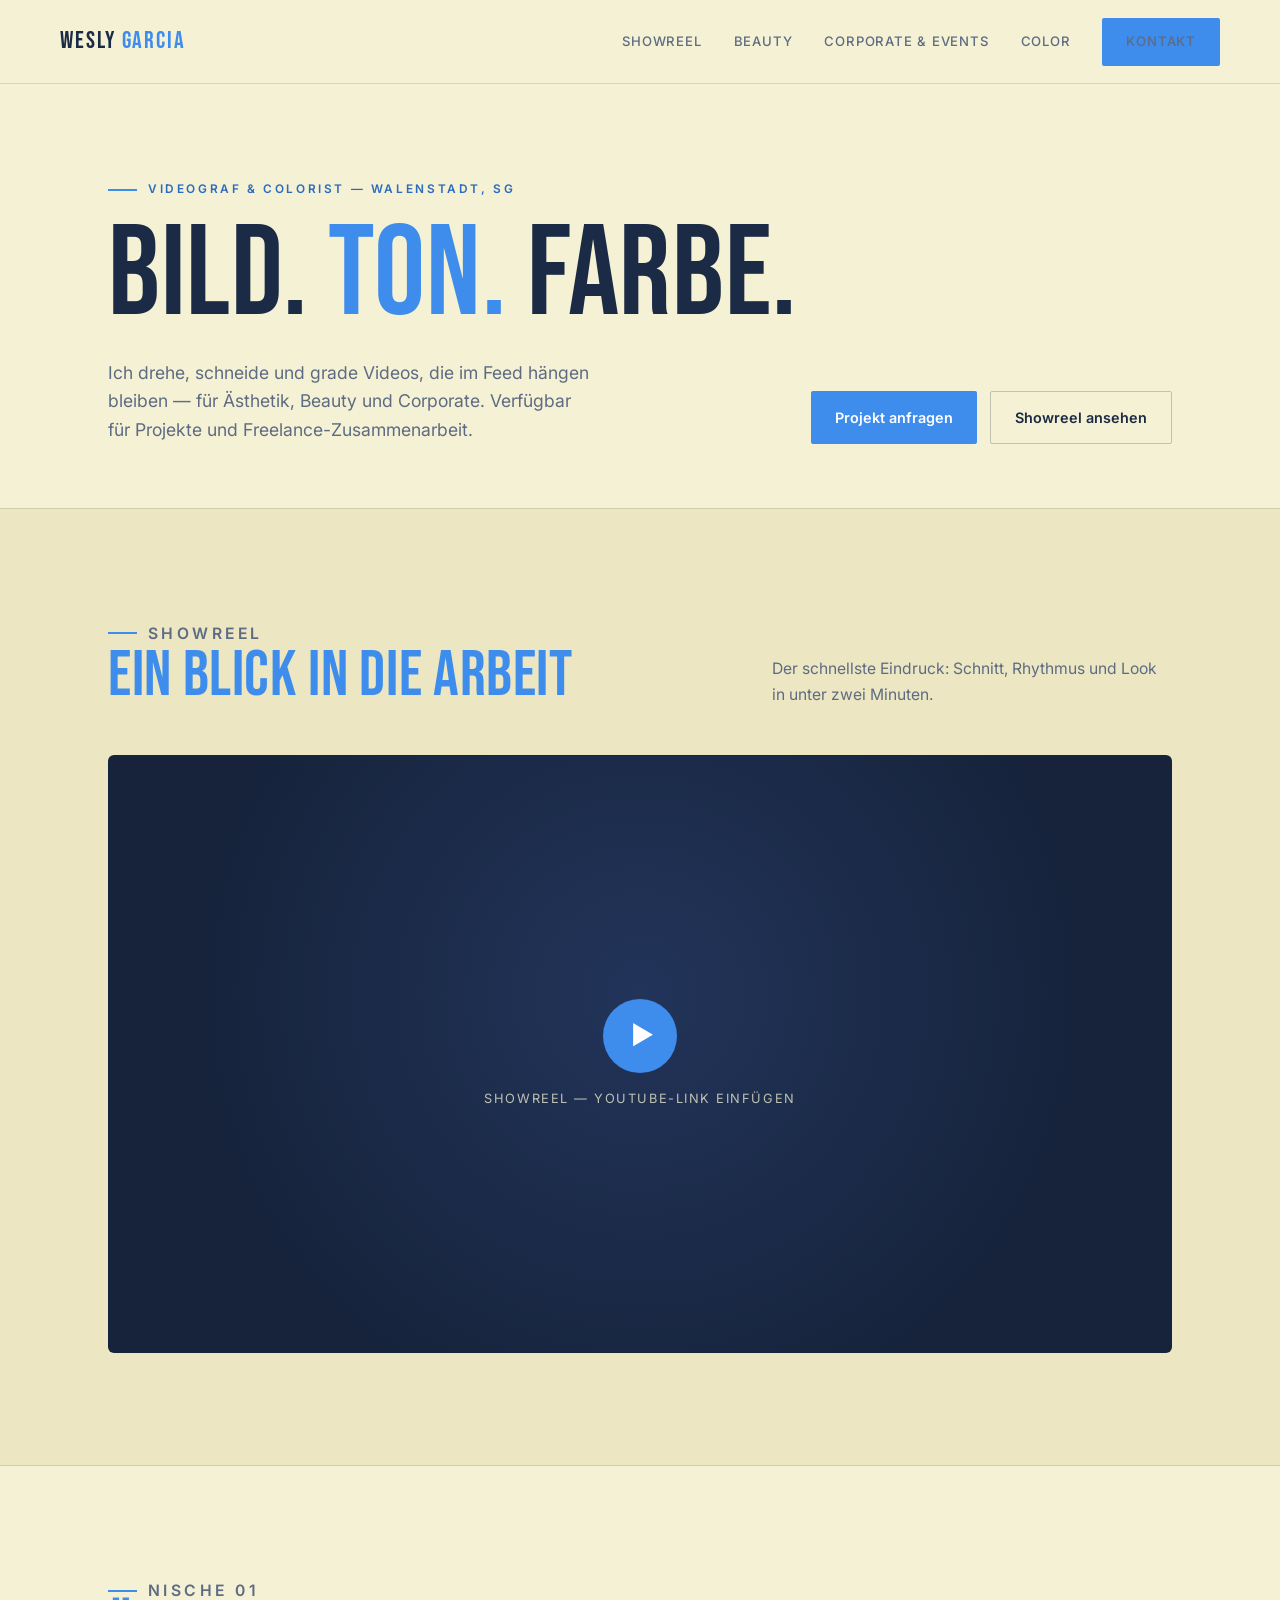
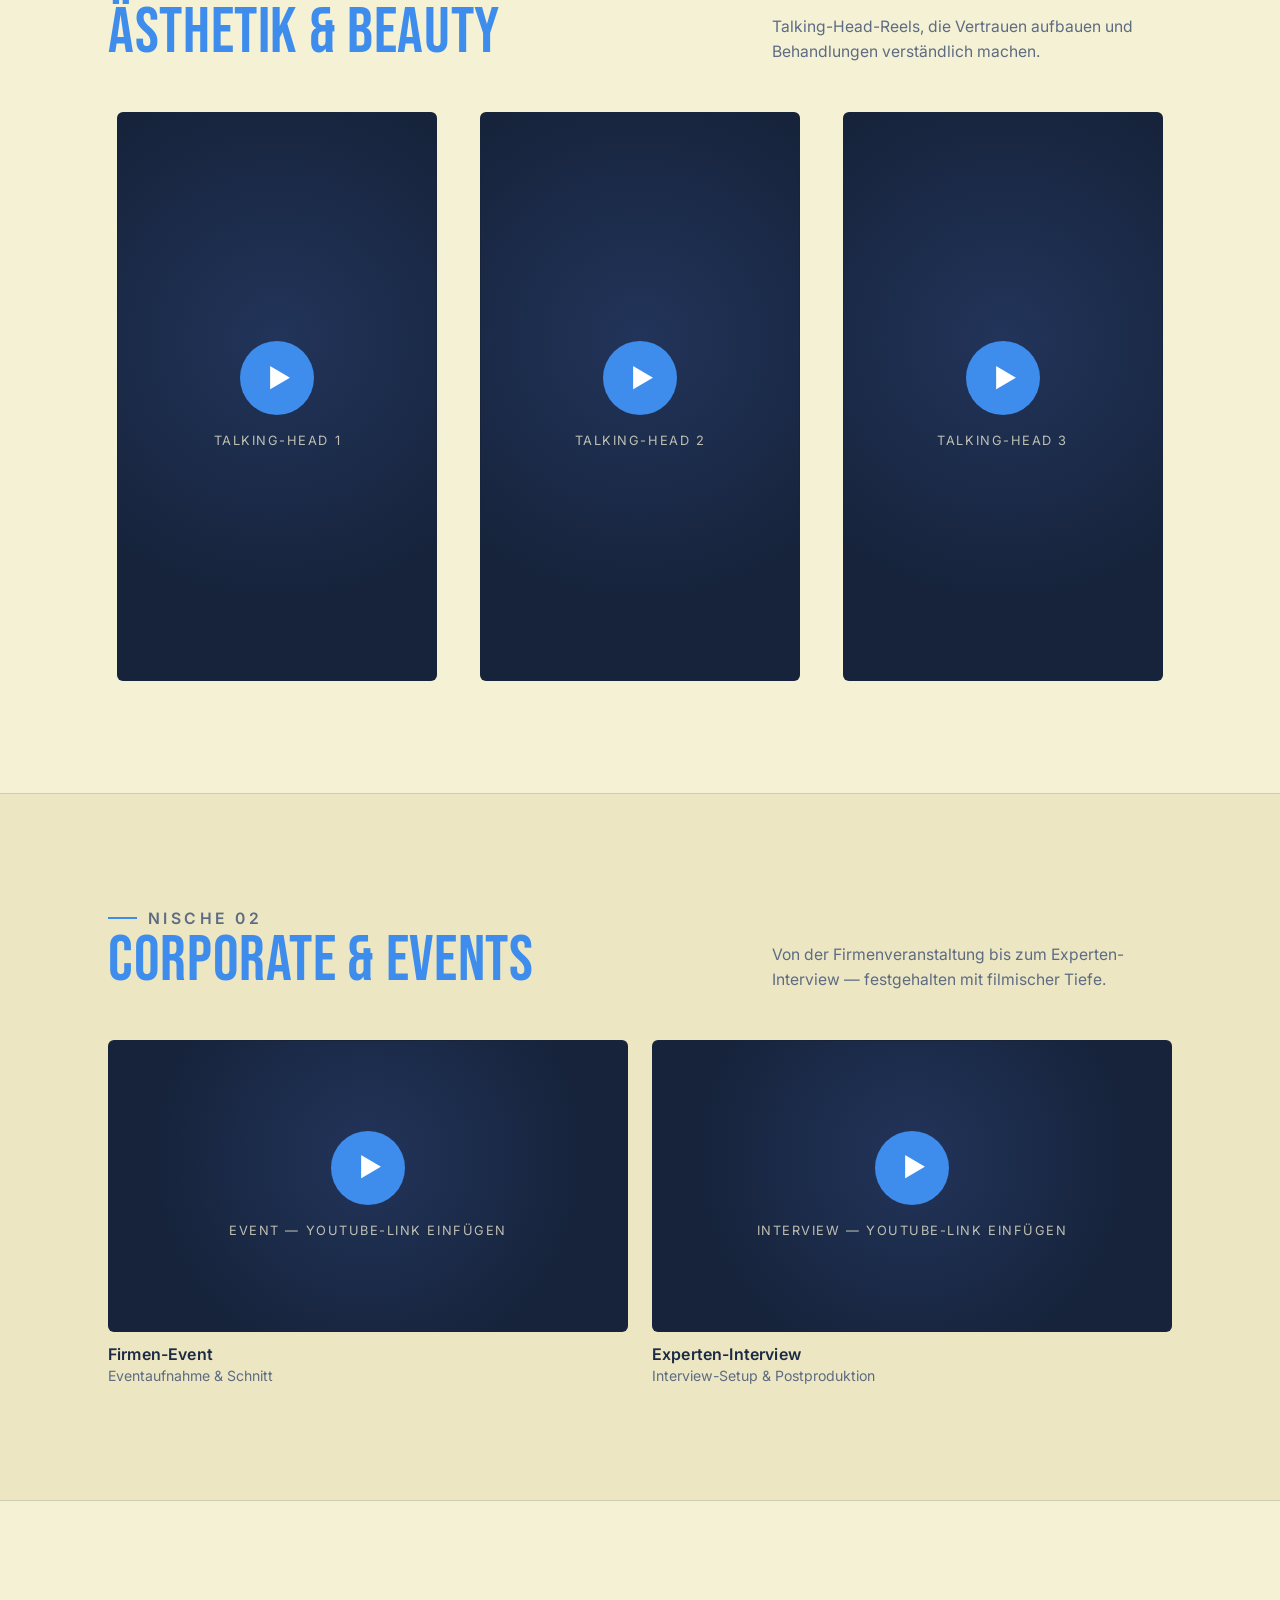
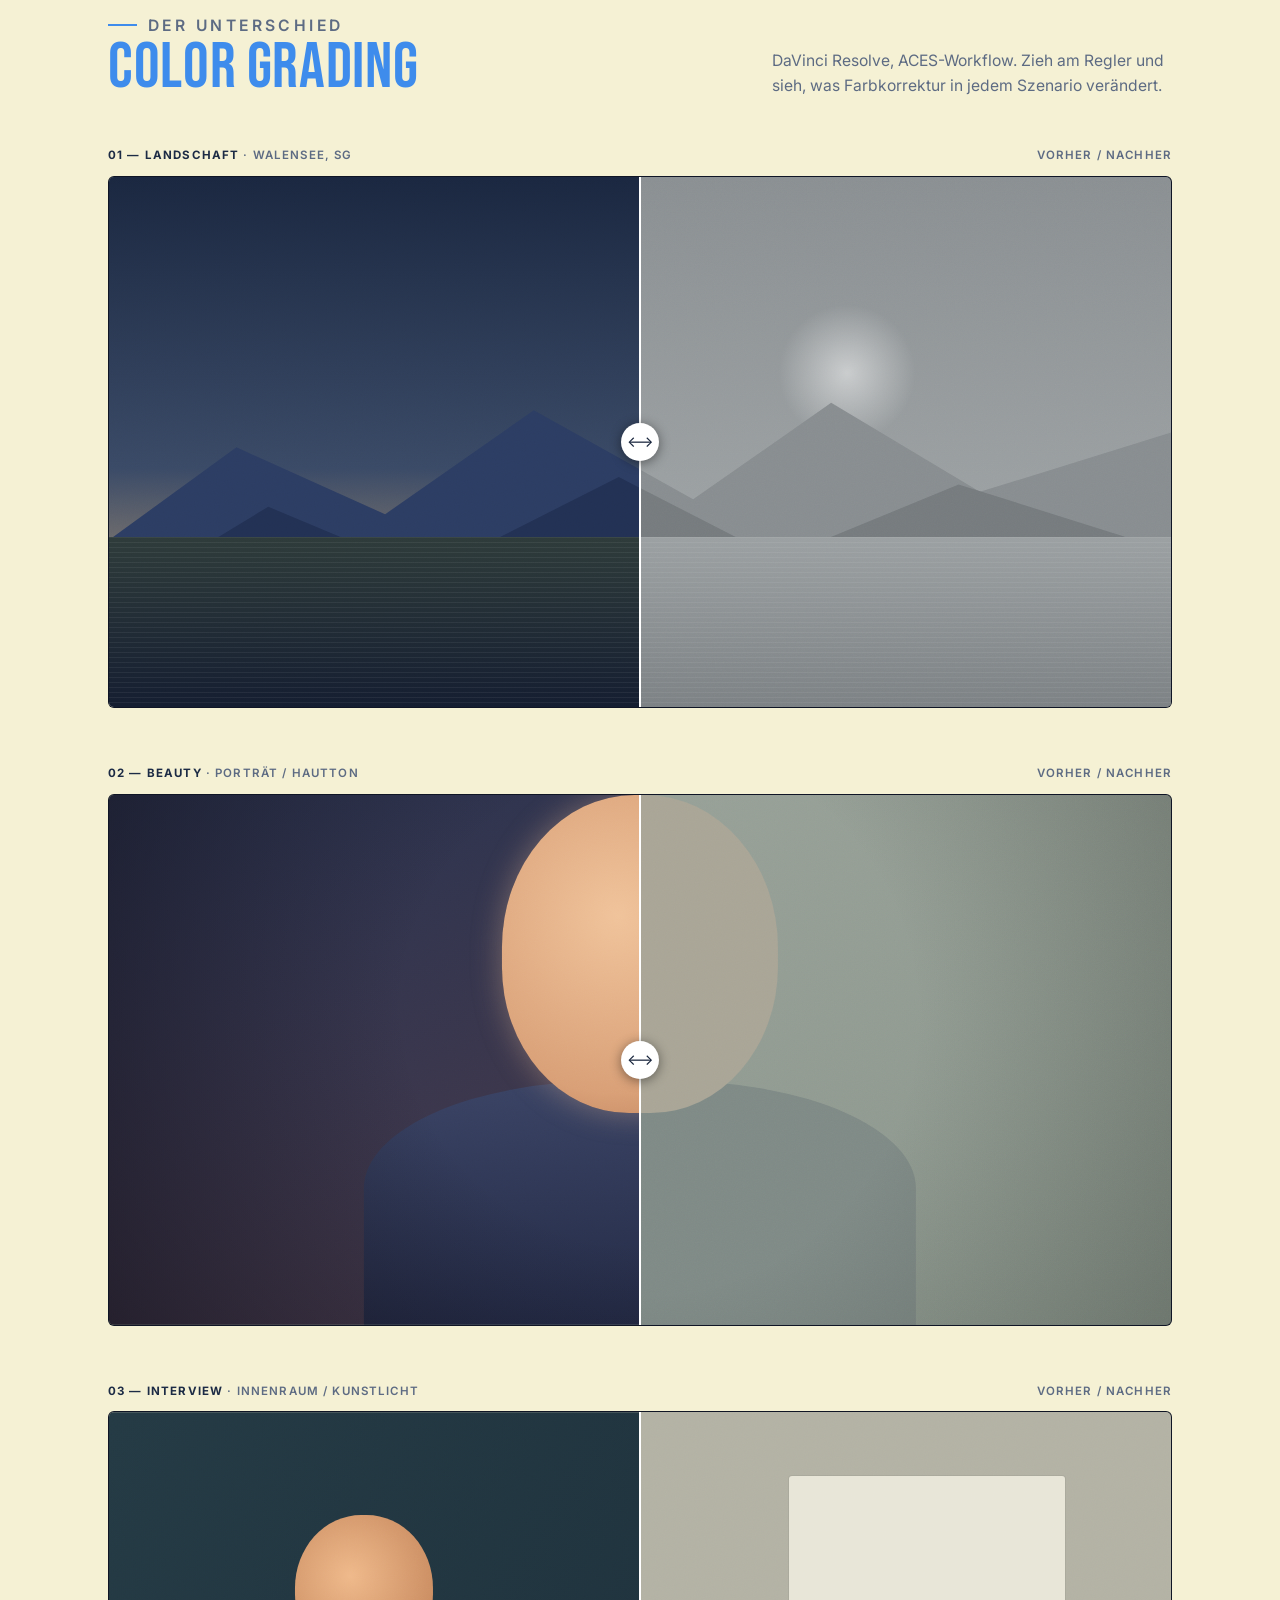
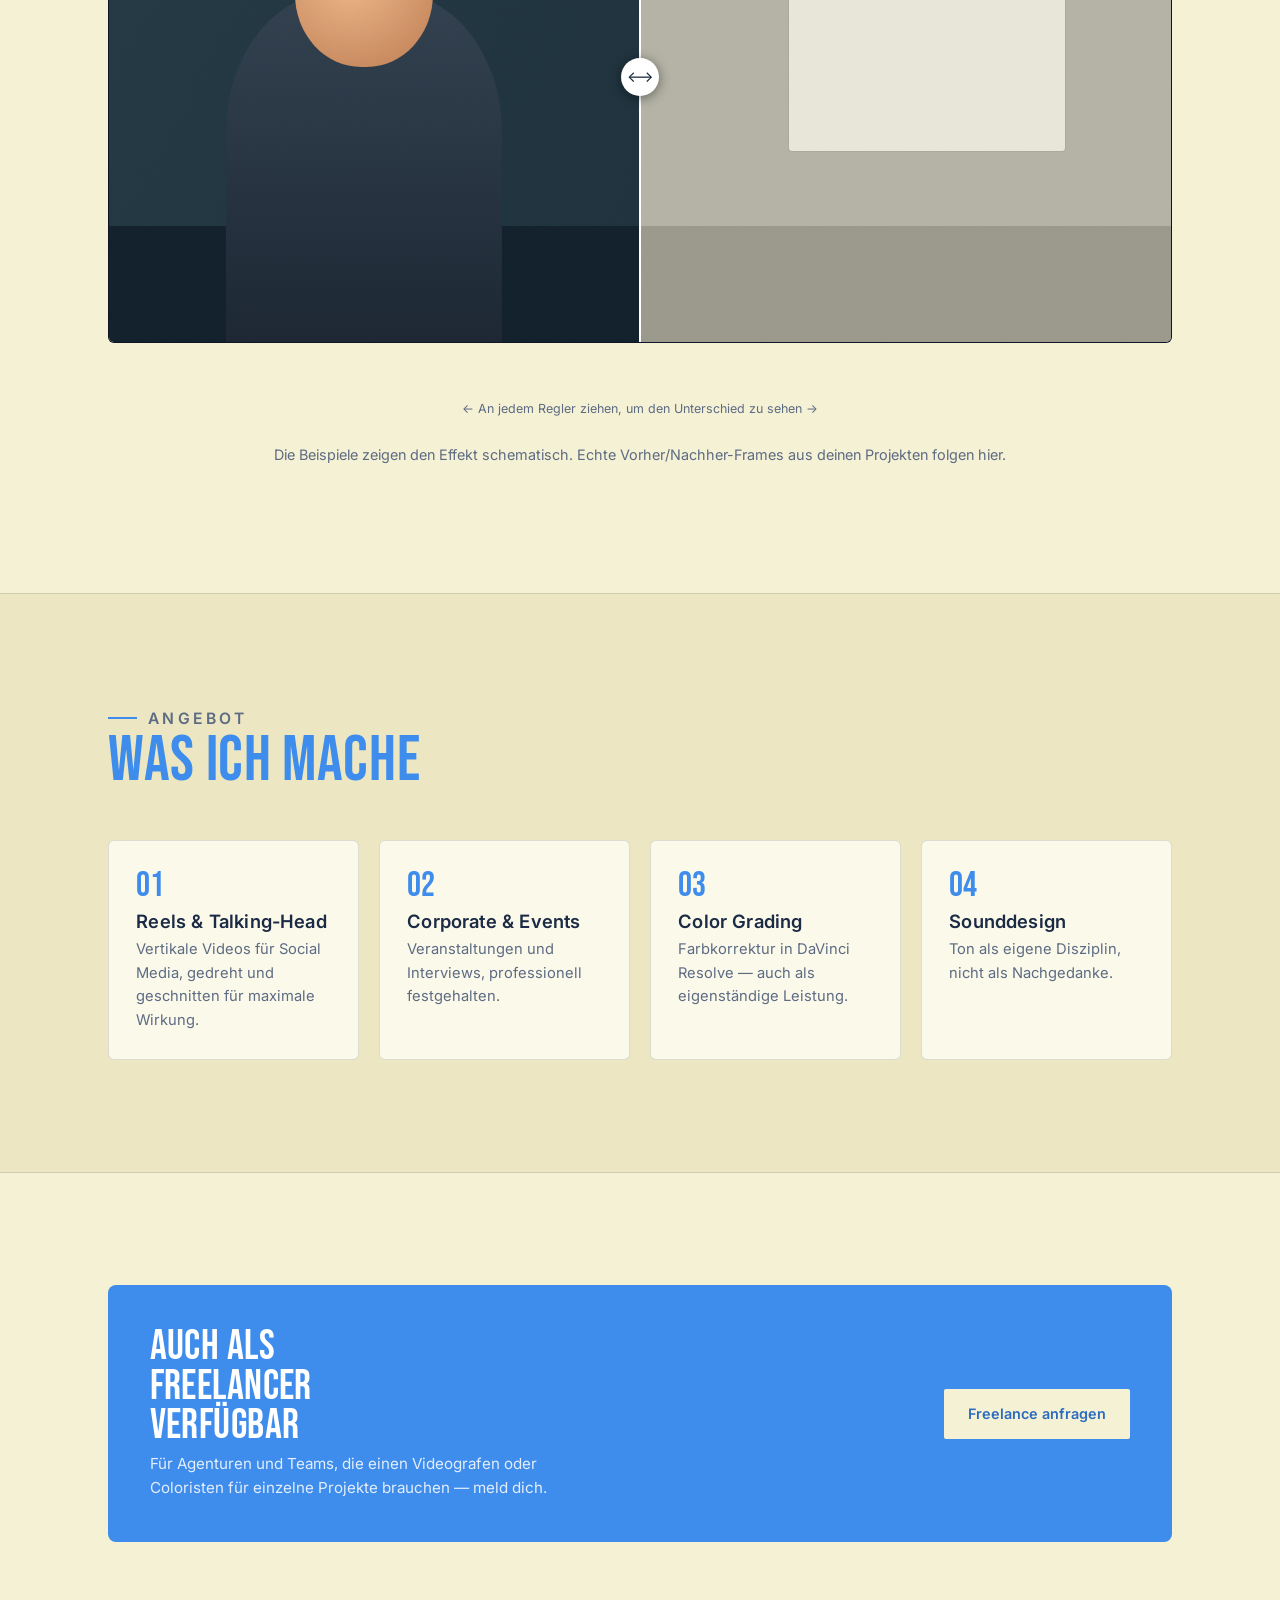
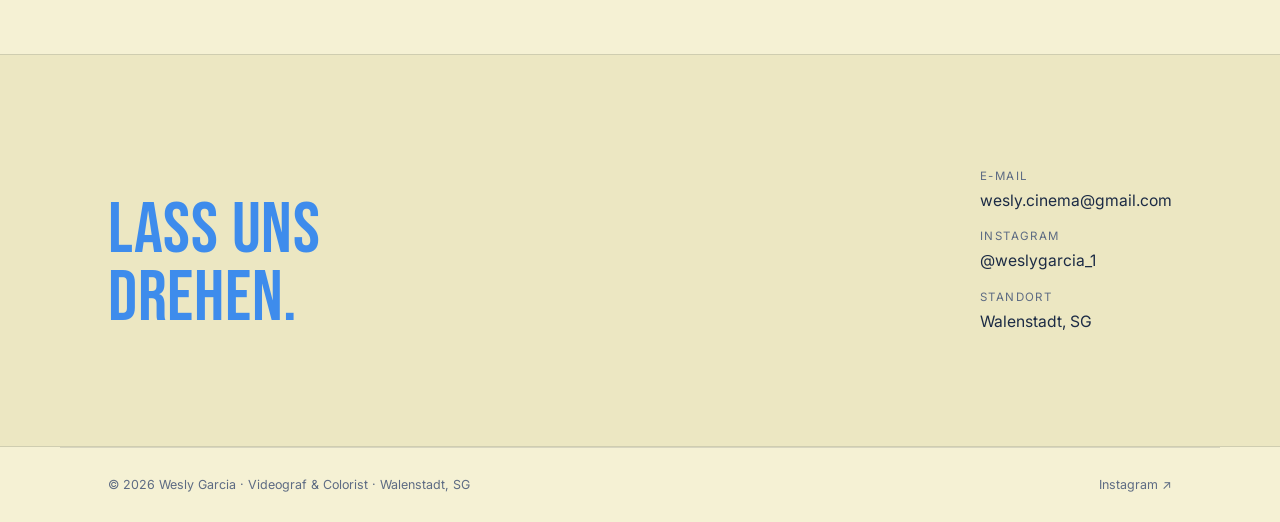
==== index.html @ 2d93962d "Add files via upload" ====
<!DOCTYPE html>
<html lang="de">
<head>
<meta charset="UTF-8">
<meta name="viewport" content="width=device-width, initial-scale=1.0">
<title>Wesly Garcia — Videograf &amp; Colorist, Walenstadt</title>
<meta name="description" content="Wesly Garcia — freier Videograf und Colorist in Walenstadt, SG. Talking-Head-Videos, Corporate & Events, Color Grading. Auch für Freelance-Zusammenarbeit verfügbar.">
<link rel="preconnect" href="https://fonts.googleapis.com">
<link rel="preconnect" href="https://fonts.gstatic.com" crossorigin>
<link href="https://fonts.googleapis.com/css2?family=Bebas+Neue&family=Inter:wght@400;500;600;700&display=swap" rel="stylesheet">
<style>
  :root{
    /* --- Farbpalette --- */
    --beige: #F5F1D4;        /* Hintergrund */
    --beige-alt: #ECE7C2;    /* alternierende Sektionen */
    --panel: #FBF9EA;        /* Karten */
    --blue: #3E8CEC;         /* Akzent / Titel */
    --blue-deep: #2b6bc0;    /* Hover / kleine Labels */
    --ink: #1c2b45;          /* Fliesstext */
    --ink-dim: #5d6b83;      /* gedämpfter Text */
    --video-bg: #16233b;     /* Videoflächen (dunkel für Kontrast) */
    --line: rgba(28,43,69,0.14);
    --line-strong: rgba(28,43,69,0.24);
    --max: 1160px;
    --gap: clamp(1.25rem, 4vw, 3rem);
  }

  *{ box-sizing:border-box; }
  html{ scroll-behavior:smooth; }
  body{
    margin:0; background:var(--beige); color:var(--ink);
    font-family:'Inter',system-ui,sans-serif; line-height:1.6;
    -webkit-font-smoothing:antialiased;
  }
  ::selection{ background:var(--blue); color:var(--beige); }
  img,iframe{ display:block; max-width:100%; }

  h1,h2,h3,.display{
    font-family:'Bebas Neue','Inter',sans-serif; font-weight:400;
    letter-spacing:0.01em; line-height:0.95; margin:0;
  }

  .eyebrow{
    font-family:'Inter',sans-serif; font-size:0.74rem; font-weight:600;
    letter-spacing:0.22em; text-transform:uppercase; color:var(--blue-deep);
    margin:0 0 1rem; display:flex; align-items:center; gap:0.7rem;
  }
  .eyebrow::before{ content:""; width:1.8rem; height:2px; background:var(--blue); }

  .wrap{ max-width:var(--max); margin:0 auto; padding-left:var(--gap); padding-right:var(--gap); }
  :focus-visible{ outline:2px solid var(--blue); outline-offset:3px; }

  .btn{
    display:inline-flex; align-items:center; gap:0.5rem;
    font-family:'Inter',sans-serif; font-weight:600; font-size:0.9rem;
    text-decoration:none; padding:0.85rem 1.5rem; border-radius:2px;
    transition:transform .15s ease, background .15s ease, color .15s ease, border-color .15s ease;
  }
  .btn-primary{ background:var(--blue); color:#fff; }
  .btn-primary:hover{ background:var(--blue-deep); transform:translateY(-2px); }
  .btn-ghost{ border:1px solid var(--line-strong); color:var(--ink); }
  .btn-ghost:hover{ border-color:var(--blue); color:var(--blue-deep); transform:translateY(-2px); }

  /* ---------- NAV ---------- */
  header.nav{
    position:sticky; top:0; z-index:30;
    background:rgba(245,241,212,0.9); backdrop-filter:blur(10px);
    border-bottom:1px solid var(--line);
  }
  .nav-inner{ display:flex; align-items:center; justify-content:space-between; padding:1.1rem 0; }
  .logo{ font-family:'Bebas Neue',sans-serif; font-size:1.5rem; letter-spacing:0.08em; text-decoration:none; color:var(--ink); }
  .logo span{ color:var(--blue); }
  nav.links{ display:flex; gap:2rem; align-items:center; }
  nav.links a{ text-decoration:none; font-size:0.82rem; font-weight:500; letter-spacing:0.06em; text-transform:uppercase; color:var(--ink-dim); transition:color .15s ease; }
  nav.links a:hover{ color:var(--blue-deep); }
  .nav-cta{ display:none; }
  @media (min-width:860px){ .nav-cta{ display:inline-flex; } }
  @media (max-width:859px){ nav.links a:not(.nav-cta){ display:none; } }

  /* ---------- HERO ---------- */
  .hero{ padding:clamp(3.5rem,9vw,6rem) 0 clamp(2.5rem,6vw,4rem); }
  .hero h1{ font-size:clamp(3.2rem,11vw,8rem); letter-spacing:0.005em; text-transform:uppercase; color:var(--ink); }
  .hero h1 .thin{ color:var(--blue); }
  .hero-row{ display:flex; flex-wrap:wrap; justify-content:space-between; align-items:flex-end; gap:1.5rem; margin-top:1.4rem; }
  .hero p.lede{ font-size:1.1rem; color:var(--ink-dim); max-width:44ch; margin:0; }
  .hero .actions{ display:flex; gap:0.8rem; flex-wrap:wrap; }

  /* ---------- VIDEO FRAME ---------- */
  .video-frame{
    position:relative; width:100%; aspect-ratio:16/9;
    background:var(--video-bg); border:1px solid var(--line);
    border-radius:6px; overflow:hidden;
  }
  .video-frame iframe{ position:absolute; inset:0; width:100%; height:100%; border:0; }
  .video-placeholder{
    position:absolute; inset:0; display:flex; flex-direction:column;
    align-items:center; justify-content:center; gap:1rem;
    background:radial-gradient(circle at 50% 40%, #22345a, var(--video-bg) 70%);
    color:rgba(245,241,212,0.75); text-align:center; padding:1.5rem;
  }
  .play-btn{
    width:74px; height:74px; border-radius:50%; background:var(--blue); color:#fff;
    display:flex; align-items:center; justify-content:center; font-size:1.6rem; padding-left:5px;
  }
  .video-placeholder .ph-label{ font-size:0.8rem; letter-spacing:0.12em; text-transform:uppercase; }

  /* ---------- SECTIONS ---------- */
  section{ padding:clamp(4rem,9vw,7rem) 0; }
  section.alt{ background:var(--beige-alt); border-top:1px solid var(--line); border-bottom:1px solid var(--line); }
  .section-head{ display:flex; justify-content:space-between; align-items:flex-end; flex-wrap:wrap; gap:1rem; margin-bottom:clamp(2rem,5vw,3rem); }
  .section-head h2{ font-size:clamp(2.4rem,6vw,4rem); text-transform:uppercase; color:var(--blue); }
  .section-head p{ color:var(--ink-dim); max-width:40ch; margin:0; font-size:0.98rem; }

  /* ---------- BEFORE / AFTER SLIDER ---------- */
  .grade-block{ margin-bottom:clamp(2.5rem,5vw,3.5rem); }
  .grade-block:last-child{ margin-bottom:0; }
  .slider-caption{
    display:flex; justify-content:space-between; align-items:baseline; gap:1rem;
    font-family:'Inter',sans-serif; font-size:0.72rem; font-weight:600;
    letter-spacing:0.1em; text-transform:uppercase; color:var(--ink-dim); margin-bottom:0.7rem;
  }
  .slider-caption strong{ color:var(--ink); font-weight:700; }
  .grade-slider{
    position:relative; width:100%; aspect-ratio:16/8;
    border-radius:6px; overflow:hidden; border:1px solid var(--line); background:#0d1220;
  }
  .frame{ position:absolute; inset:0; overflow:hidden; }
  .frame.graded{ clip-path:inset(0 calc(100% - var(--pos,50%)) 0 0); }
  .divider{ position:absolute; top:0; bottom:0; left:var(--pos,50%); width:2px; background:#fff; transform:translateX(-1px); pointer-events:none; }
  .handle{
    position:absolute; top:50%; left:var(--pos,50%); width:38px; height:38px;
    transform:translate(-50%,-50%); border-radius:50%; background:#fff;
    display:flex; align-items:center; justify-content:center; pointer-events:none;
    box-shadow:0 2px 12px rgba(0,0,0,0.45); color:#16233b; font-size:0.95rem;
  }
  .handle::after{ content:"⟷"; }
  .grade-range{ position:absolute; inset:0; width:100%; height:100%; margin:0; opacity:0; cursor:ew-resize; }
  .tag{
    position:absolute; bottom:0.9rem; font-family:'Inter',sans-serif;
    font-size:0.66rem; font-weight:600; letter-spacing:0.1em;
    padding:0.3rem 0.6rem; border-radius:3px; background:rgba(13,18,32,0.6); color:#fff;
  }
  .tag.left{ left:0.9rem; } .tag.right{ right:0.9rem; }
  .grain{
    position:absolute; inset:0; opacity:0.05; mix-blend-mode:overlay; pointer-events:none;
    background-image:url("data:image/svg+xml;utf8,<svg xmlns='http://www.w3.org/2000/svg' width='120' height='120'><filter id='n'><feTurbulence type='fractalNoise' baseFrequency='0.9' numOctaves='2' stitchTiles='stitch'/></filter><rect width='100%25' height='100%25' filter='url(%23n)'/></svg>");
  }
  .slider-help{ font-size:0.78rem; color:var(--ink-dim); margin-top:0.7rem; text-align:center; }

  /* ---- SCENE: SEE / LANDSCHAFT ---- */
  .scene-lake .sky{ position:absolute; inset:0; }
  .scene-lake .sun{ position:absolute; width:13%; aspect-ratio:1; border-radius:50%; top:24%; left:63%; }
  .scene-lake .mtn{ position:absolute; left:0; right:0; bottom:0; height:70%; }
  .scene-lake .water{ position:absolute; left:0; right:0; bottom:0; height:32%; }
  .scene-lake .water::before{ content:""; position:absolute; inset:0; background:repeating-linear-gradient(to bottom,rgba(255,255,255,0.06) 0px,rgba(255,255,255,0.06) 1px,transparent 1px,transparent 5px); }
  .scene-lake .raw .sky{ background:linear-gradient(180deg,#8a8f92,#9ba0a2 60%,#a7abac); }
  .scene-lake .raw .sun{ background:radial-gradient(circle,rgba(255,255,255,0.5),rgba(255,255,255,0) 70%); }
  .scene-lake .raw .mtn.back{ clip-path:polygon(0 55%,12% 30%,26% 48%,40% 20%,55% 44%,68% 18%,82% 42%,100% 26%,100% 100%,0 100%); background:#888d90; }
  .scene-lake .raw .mtn.mid{ clip-path:polygon(0 72%,15% 46%,30% 64%,48% 38%,63% 60%,80% 40%,100% 58%,100% 100%,0 100%); background:#767b7e; }
  .scene-lake .raw .mtn.front{ clip-path:polygon(0 88%,20% 66%,38% 80%,58% 60%,75% 78%,100% 68%,100% 100%,0 100%); background:#5b6063; }
  .scene-lake .raw .water{ background:linear-gradient(180deg,#9ba0a2,#7c8184); }
  .scene-lake .graded .sky{ background:linear-gradient(180deg,#1a2740,#3a4a66 55%,#e0b57a); }
  .scene-lake .graded .sun{ background:radial-gradient(circle,#fbe6c4,#e0b57a 45%,rgba(224,181,122,0) 72%); box-shadow:0 0 55px 18px rgba(224,181,122,0.3); }
  .scene-lake .graded .mtn.back{ clip-path:polygon(0 55%,12% 30%,26% 48%,40% 20%,55% 44%,68% 18%,82% 42%,100% 26%,100% 100%,0 100%); background:#2c3d63; }
  .scene-lake .graded .mtn.mid{ clip-path:polygon(0 72%,15% 46%,30% 64%,48% 38%,63% 60%,80% 40%,100% 58%,100% 100%,0 100%); background:#223154; }
  .scene-lake .graded .mtn.front{ clip-path:polygon(0 88%,20% 66%,38% 80%,58% 60%,75% 78%,100% 68%,100% 100%,0 100%); background:#141d30; }
  .scene-lake .graded .water{ background:linear-gradient(180deg,#2e3b3a,#141d30); }

  /* ---- SCENE: PORTRÄT / BEAUTY ---- */
  .scene-portrait .bg{ position:absolute; inset:0; }
  .scene-portrait .body{ position:absolute; bottom:0; left:50%; transform:translateX(-50%); width:52%; height:46%; border-radius:44% 44% 0 0; }
  .scene-portrait .head{ position:absolute; bottom:40%; left:50%; transform:translateX(-50%); width:26%; aspect-ratio:1/1.15; border-radius:48% 48% 46% 46%; }
  .scene-portrait .vignette{ position:absolute; inset:0; }
  .scene-portrait .raw .bg{ background:linear-gradient(160deg,#9aa39a,#8b968c); }
  .scene-portrait .raw .body{ background:#7f8a86; }
  .scene-portrait .raw .head{ background:#a9a596; }
  .scene-portrait .raw .vignette{ background:radial-gradient(circle at 50% 42%, transparent 45%, rgba(30,35,30,0.28)); }
  .scene-portrait .graded .bg{ background:linear-gradient(160deg,#2a3350,#43384a 70%,#6b4a52); }
  .scene-portrait .graded .body{ background:linear-gradient(180deg,#3a4364,#232a45); }
  .scene-portrait .graded .head{ background:radial-gradient(circle at 42% 38%, #f0c39a, #d99f76 70%, #b87a55); box-shadow:0 0 30px rgba(240,195,154,0.35); }
  .scene-portrait .graded .vignette{ background:radial-gradient(circle at 50% 40%, transparent 38%, rgba(15,12,20,0.55)); }

  /* ---- SCENE: INTERVIEW / INNENRAUM ---- */
  .scene-interview .wall{ position:absolute; inset:0; }
  .scene-interview .window{ position:absolute; top:12%; right:10%; width:26%; height:52%; border-radius:3px; }
  .scene-interview .floor{ position:absolute; left:0; right:0; bottom:0; height:22%; }
  .scene-interview .subject{ position:absolute; bottom:0; left:24%; transform:translateX(-50%); width:26%; height:66%; border-radius:40% 40% 0 0; }
  .scene-interview .shead{ position:absolute; bottom:52%; left:24%; transform:translateX(-50%); width:13%; aspect-ratio:1/1.1; border-radius:48%; }
  .scene-interview .raw .wall{ background:#b3b2a4; }
  .scene-interview .raw .window{ background:#e8e6d8; box-shadow:0 0 0 1px rgba(0,0,0,0.05); }
  .scene-interview .raw .floor{ background:#9a988b; }
  .scene-interview .raw .subject{ background:#6f7268; }
  .scene-interview .raw .shead{ background:#aba894; }
  .scene-interview .graded .wall{ background:linear-gradient(120deg,#243a44,#1b2c38); }
  .scene-interview .graded .window{ background:linear-gradient(180deg,#f4d9a0,#e0b170); box-shadow:0 0 40px 8px rgba(244,217,160,0.4); }
  .scene-interview .graded .floor{ background:#12212b; }
  .scene-interview .graded .subject{ background:linear-gradient(180deg,#33414f,#1c2733); }
  .scene-interview .graded .shead{ background:radial-gradient(circle at 40% 40%, #efb98a, #c98a5f 75%); }

  /* ---------- VIDEO GRID ---------- */
  .video-grid{ display:grid; grid-template-columns:repeat(auto-fit,minmax(300px,1fr)); gap:1.5rem; }
  .video-grid.trio{ grid-template-columns:repeat(auto-fit,minmax(240px,1fr)); }
  .video-card{ display:flex; flex-direction:column; gap:0.9rem; }
  .video-card .meta h3{ font-family:'Inter',sans-serif; font-weight:600; font-size:1rem; margin:0 0 0.2rem; color:var(--ink); }
  .video-card .meta p{ margin:0; font-size:0.88rem; color:var(--ink-dim); }
  .video-frame.vertical{ aspect-ratio:9/16; max-width:320px; margin:0 auto; width:100%; }

  /* ---------- ANGEBOT ---------- */
  .offer-grid{ display:grid; grid-template-columns:repeat(auto-fit,minmax(230px,1fr)); gap:1.25rem; }
  .offer-card{ background:var(--panel); border:1px solid var(--line); border-radius:6px; padding:1.7rem; display:flex; flex-direction:column; }
  .offer-card .num{ font-family:'Bebas Neue',sans-serif; font-size:2.2rem; color:var(--blue); line-height:1; margin-bottom:0.6rem; }
  .offer-card h3{ font-family:'Inter',sans-serif; font-weight:600; font-size:1.15rem; margin:0 0 0.5rem; color:var(--ink); }
  .offer-card p{ margin:0; color:var(--ink-dim); font-size:0.92rem; }

  /* ---------- FREELANCE ---------- */
  .freelance{
    background:var(--blue); color:#fff; border-radius:8px;
    padding:clamp(1.8rem,4vw,2.6rem); display:flex; flex-wrap:wrap;
    align-items:center; justify-content:space-between; gap:1.5rem;
  }
  .freelance h3{ font-family:'Bebas Neue',sans-serif; font-size:clamp(1.8rem,4vw,2.6rem); text-transform:uppercase; max-width:16ch; color:#fff; }
  .freelance p{ color:rgba(255,255,255,0.85); margin:0.4rem 0 0; max-width:42ch; font-size:0.95rem; }
  .freelance .btn-primary{ background:var(--beige); color:var(--blue-deep); }
  .freelance .btn-primary:hover{ background:#fff; }

  /* ---------- CONTACT ---------- */
  .contact-inner{ display:flex; flex-wrap:wrap; justify-content:space-between; align-items:flex-end; gap:2rem; }
  .contact-inner h2{ font-size:clamp(2.6rem,6vw,4.5rem); text-transform:uppercase; max-width:14ch; color:var(--blue); }
  .contact-links{ display:flex; flex-direction:column; gap:0.9rem; font-size:0.98rem; }
  .contact-links a{ text-decoration:none; color:var(--ink); }
  .contact-links a:hover{ color:var(--blue-deep); }
  .contact-links .label{ font-size:0.72rem; letter-spacing:0.12em; text-transform:uppercase; color:var(--ink-dim); display:block; margin-bottom:0.15rem; }

  footer{ border-top:1px solid var(--line); padding:1.7rem 0; font-size:0.78rem; color:var(--ink-dim); display:flex; justify-content:space-between; flex-wrap:wrap; gap:0.6rem; }
  footer a{ color:var(--ink-dim); text-decoration:none; }
  footer a:hover{ color:var(--blue-deep); }

  @media (prefers-reduced-motion:reduce){ html{ scroll-behavior:auto; } .btn{ transition:none; } }
</style>
</head>
<body id="top">

<header class="nav">
  <div class="wrap nav-inner">
    <a class="logo" href="#top">WESLY <span>GARCIA</span></a>
    <nav class="links">
      <a href="#reel">Showreel</a>
      <a href="#beauty">Beauty</a>
      <a href="#corporate">Corporate &amp; Events</a>
      <a href="#grading">Color</a>
      <a class="btn btn-primary nav-cta" href="#kontakt">Kontakt</a>
    </nav>
  </div>
</header>

<main>

  <!-- HERO -->
  <section class="hero">
    <div class="wrap">
      <p class="eyebrow">Videograf &amp; Colorist — Walenstadt, SG</p>
      <h1>Bild.<span class="thin"> Ton.</span> Farbe.</h1>
      <div class="hero-row">
        <p class="lede">Ich drehe, schneide und grade Videos, die im Feed hängen bleiben — für Ästhetik, Beauty und Corporate. Verfügbar für Projekte und Freelance-Zusammenarbeit.</p>
        <div class="actions">
          <a class="btn btn-primary" href="#kontakt">Projekt anfragen</a>
          <a class="btn btn-ghost" href="#reel">Showreel ansehen</a>
        </div>
      </div>
    </div>
  </section>

  <!-- SHOWREEL -->
  <section id="reel" class="alt">
    <div class="wrap">
      <div class="section-head">
        <div><p class="eyebrow">Showreel</p><h2>Ein Blick in die Arbeit</h2></div>
        <p>Der schnellste Eindruck: Schnitt, Rhythmus und Look in unter zwei Minuten.</p>
      </div>
      <div class="video-frame" data-yt="VIDEO_ID_SHOWREEL">
        <div class="video-placeholder"><div class="play-btn">▶</div><div class="ph-label">Showreel — YouTube-Link einfügen</div></div>
      </div>
    </div>
  </section>

  <!-- ÄSTHETIK & BEAUTY -->
  <section id="beauty">
    <div class="wrap">
      <div class="section-head">
        <div><p class="eyebrow">Nische 01</p><h2>Ästhetik &amp; Beauty</h2></div>
        <p>Talking-Head-Reels, die Vertrauen aufbauen und Behandlungen verständlich machen.</p>
      </div>
      <div class="video-grid trio">
        <div class="video-card"><div class="video-frame vertical" data-yt="VIDEO_ID_BEAUTY_1"><div class="video-placeholder"><div class="play-btn">▶</div><div class="ph-label">Talking-Head 1</div></div></div></div>
        <div class="video-card"><div class="video-frame vertical" data-yt="VIDEO_ID_BEAUTY_2"><div class="video-placeholder"><div class="play-btn">▶</div><div class="ph-label">Talking-Head 2</div></div></div></div>
        <div class="video-card"><div class="video-frame vertical" data-yt="VIDEO_ID_BEAUTY_3"><div class="video-placeholder"><div class="play-btn">▶</div><div class="ph-label">Talking-Head 3</div></div></div></div>
      </div>
    </div>
  </section>

  <!-- CORPORATE & EVENTS -->
  <section id="corporate" class="alt">
    <div class="wrap">
      <div class="section-head">
        <div><p class="eyebrow">Nische 02</p><h2>Corporate &amp; Events</h2></div>
        <p>Von der Firmenveranstaltung bis zum Experten-Interview — festgehalten mit filmischer Tiefe.</p>
      </div>
      <div class="video-grid">
        <div class="video-card">
          <div class="video-frame" data-yt="VIDEO_ID_EVENT"><div class="video-placeholder"><div class="play-btn">▶</div><div class="ph-label">Event — YouTube-Link einfügen</div></div></div>
          <div class="meta"><h3>Firmen-Event</h3><p>Eventaufnahme &amp; Schnitt</p></div>
        </div>
        <div class="video-card">
          <div class="video-frame" data-yt="VIDEO_ID_INTERVIEW"><div class="video-placeholder"><div class="play-btn">▶</div><div class="ph-label">Interview — YouTube-Link einfügen</div></div></div>
          <div class="meta"><h3>Experten-Interview</h3><p>Interview-Setup &amp; Postproduktion</p></div>
        </div>
      </div>
    </div>
  </section>

  <!-- COLOR GRADING / VORHER-NACHHER -->
  <section id="grading">
    <div class="wrap">
      <div class="section-head">
        <div><p class="eyebrow">Der Unterschied</p><h2>Color Grading</h2></div>
        <p>DaVinci Resolve, ACES-Workflow. Zieh am Regler und sieh, was Farbkorrektur in jedem Szenario verändert.</p>
      </div>

      <!-- Beispiel 1: Landschaft -->
      <div class="grade-block">
        <div class="slider-caption"><span><strong>01 — Landschaft</strong> · Walensee, SG</span><span>Vorher / Nachher</span></div>
        <div class="grade-slider scene-lake">
          <div class="frame raw"><div class="sky"></div><div class="sun"></div><div class="mtn back"></div><div class="mtn mid"></div><div class="mtn front"></div><div class="water"></div><div class="grain"></div><span class="tag left">Roh</span></div>
          <div class="frame graded"><div class="sky"></div><div class="sun"></div><div class="mtn back"></div><div class="mtn mid"></div><div class="mtn front"></div><div class="water"></div><div class="grain"></div><span class="tag right">Graded</span></div>
          <div class="divider"></div><div class="handle"></div>
          <input class="grade-range" type="range" min="0" max="100" value="50" aria-label="Regler Landschaft">
        </div>
      </div>

      <!-- Beispiel 2: Porträt / Beauty -->
      <div class="grade-block">
        <div class="slider-caption"><span><strong>02 — Beauty</strong> · Porträt / Hautton</span><span>Vorher / Nachher</span></div>
        <div class="grade-slider scene-portrait">
          <div class="frame raw"><div class="bg"></div><div class="body"></div><div class="head"></div><div class="vignette"></div><div class="grain"></div><span class="tag left">Roh</span></div>
          <div class="frame graded"><div class="bg"></div><div class="body"></div><div class="head"></div><div class="vignette"></div><div class="grain"></div><span class="tag right">Graded</span></div>
          <div class="divider"></div><div class="handle"></div>
          <input class="grade-range" type="range" min="0" max="100" value="50" aria-label="Regler Porträt">
        </div>
      </div>

      <!-- Beispiel 3: Interview / Innenraum -->
      <div class="grade-block">
        <div class="slider-caption"><span><strong>03 — Interview</strong> · Innenraum / Kunstlicht</span><span>Vorher / Nachher</span></div>
        <div class="grade-slider scene-interview">
          <div class="frame raw"><div class="wall"></div><div class="window"></div><div class="floor"></div><div class="subject"></div><div class="shead"></div><div class="grain"></div><span class="tag left">Roh</span></div>
          <div class="frame graded"><div class="wall"></div><div class="window"></div><div class="floor"></div><div class="subject"></div><div class="shead"></div><div class="grain"></div><span class="tag right">Graded</span></div>
          <div class="divider"></div><div class="handle"></div>
          <input class="grade-range" type="range" min="0" max="100" value="50" aria-label="Regler Interview">
        </div>
      </div>

      <p class="slider-help">← An jedem Regler ziehen, um den Unterschied zu sehen →</p>
      <p style="text-align:center; color:var(--ink-dim); font-size:0.9rem; margin-top:1.5rem;">Die Beispiele zeigen den Effekt schematisch. Echte Vorher/Nachher-Frames aus deinen Projekten folgen hier.</p>
    </div>
  </section>

  <!-- ANGEBOT -->
  <section id="angebot" class="alt">
    <div class="wrap">
      <div class="section-head"><div><p class="eyebrow">Angebot</p><h2>Was ich mache</h2></div></div>
      <div class="offer-grid">
        <div class="offer-card"><div class="num">01</div><h3>Reels &amp; Talking-Head</h3><p>Vertikale Videos für Social Media, gedreht und geschnitten für maximale Wirkung.</p></div>
        <div class="offer-card"><div class="num">02</div><h3>Corporate &amp; Events</h3><p>Veranstaltungen und Interviews, professionell festgehalten.</p></div>
        <div class="offer-card"><div class="num">03</div><h3>Color Grading</h3><p>Farbkorrektur in DaVinci Resolve — auch als eigenständige Leistung.</p></div>
        <div class="offer-card"><div class="num">04</div><h3>Sounddesign</h3><p>Ton als eigene Disziplin, nicht als Nachgedanke.</p></div>
      </div>
    </div>
  </section>

  <!-- FREELANCE -->
  <section id="freelance">
    <div class="wrap">
      <div class="freelance">
        <div>
          <h3>Auch als Freelancer verfügbar</h3>
          <p>Für Agenturen und Teams, die einen Videografen oder Coloristen für einzelne Projekte brauchen — meld dich.</p>
        </div>
        <a class="btn btn-primary" href="mailto:wesly.cinema@gmail.com?subject=Freelance-Anfrage">Freelance anfragen</a>
      </div>
    </div>
  </section>

  <!-- KONTAKT -->
  <section id="kontakt" class="alt">
    <div class="wrap contact-inner">
      <h2>Lass uns drehen.</h2>
      <div class="contact-links">
        <a href="mailto:wesly.cinema@gmail.com?subject=Projektanfrage"><span class="label">E-Mail</span>wesly.cinema@gmail.com</a>
        <a href="https://www.instagram.com/weslygarcia_1/" target="_blank" rel="noopener"><span class="label">Instagram</span>@weslygarcia_1</a>
        <span><span class="label">Standort</span>Walenstadt, SG</span>
      </div>
    </div>
  </section>

</main>

<footer class="wrap">
  <span>© 2026 Wesly Garcia · Videograf &amp; Colorist · Walenstadt, SG</span>
  <a href="https://www.instagram.com/weslygarcia_1/" target="_blank" rel="noopener">Instagram ↗</a>
</footer>

<script>
  // Alle Vorher/Nachher-Regler verkabeln
  document.querySelectorAll('.grade-slider').forEach(slider => {
    const range = slider.querySelector('.grade-range');
    const setPos = v => slider.style.setProperty('--pos', v + '%');
    setPos(range.value);
    range.addEventListener('input', e => setPos(e.target.value));
  });

  // Klick-zum-Laden YouTube
  document.querySelectorAll('.video-frame[data-yt]').forEach(frame => {
    const id = frame.getAttribute('data-yt');
    const isPlaceholder = !id || id.startsWith('VIDEO_ID_');
    frame.style.cursor = isPlaceholder ? 'default' : 'pointer';
    if (isPlaceholder) return;
    frame.addEventListener('click', () => {
      frame.innerHTML =
        '<iframe src="https://www.youtube.com/embed/' + id + '?autoplay=1&rel=0" ' +
        'title="Video" allow="accelerometer; autoplay; clipboard-write; encrypted-media; gyroscope; picture-in-picture" allowfullscreen></iframe>';
    });
  });
</script>

</body>
</html>
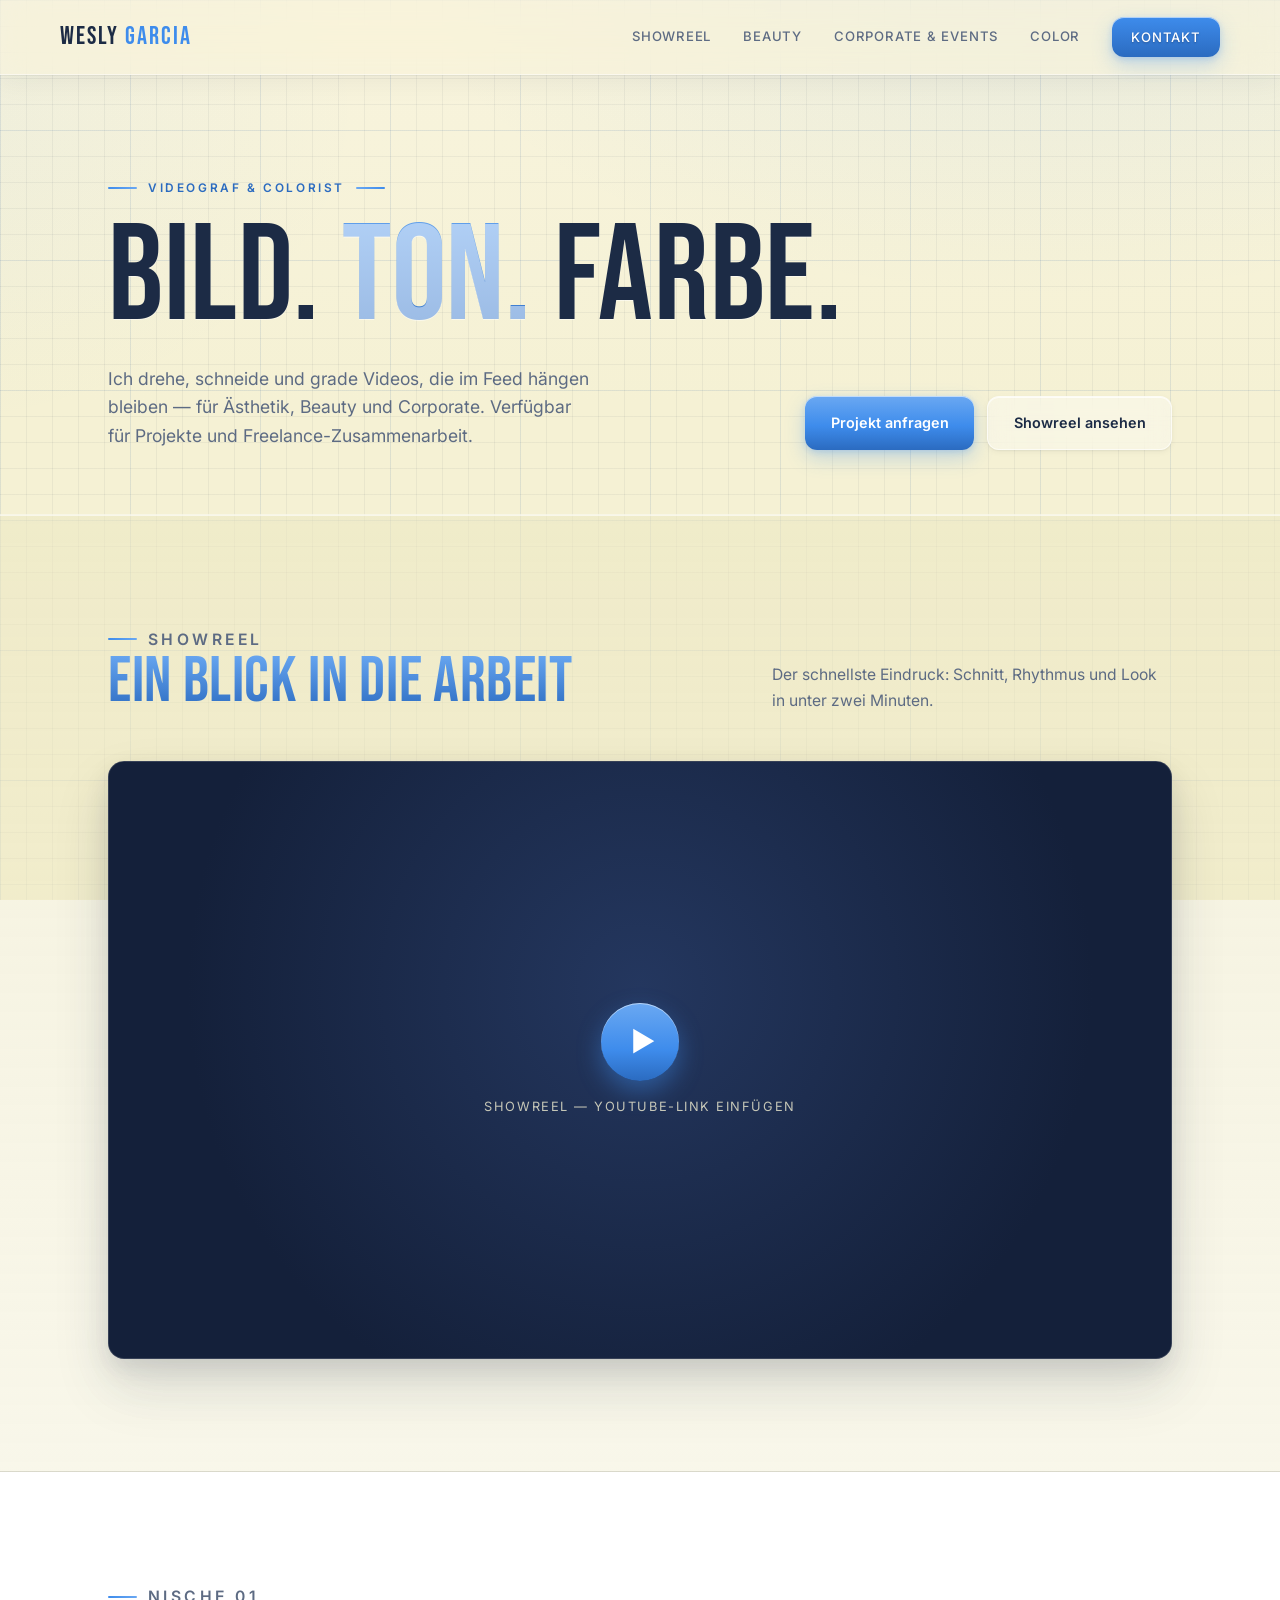
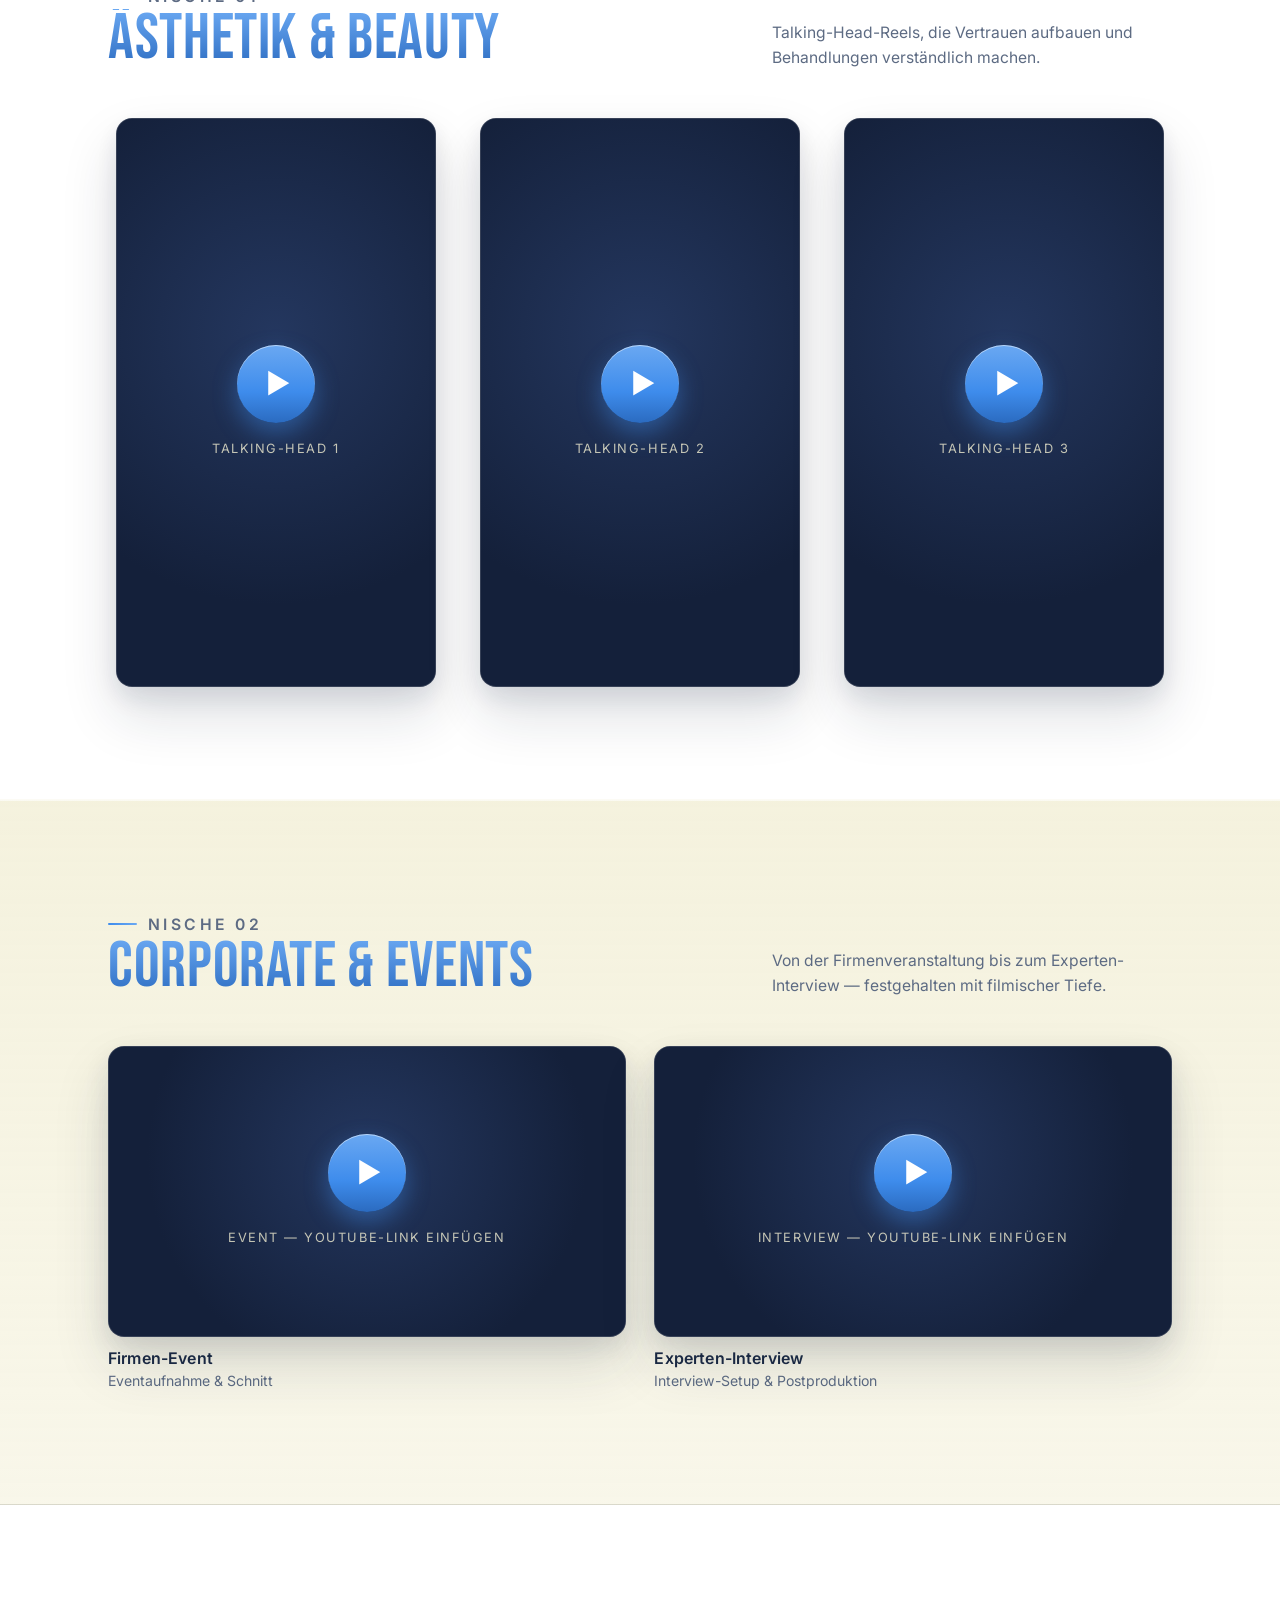
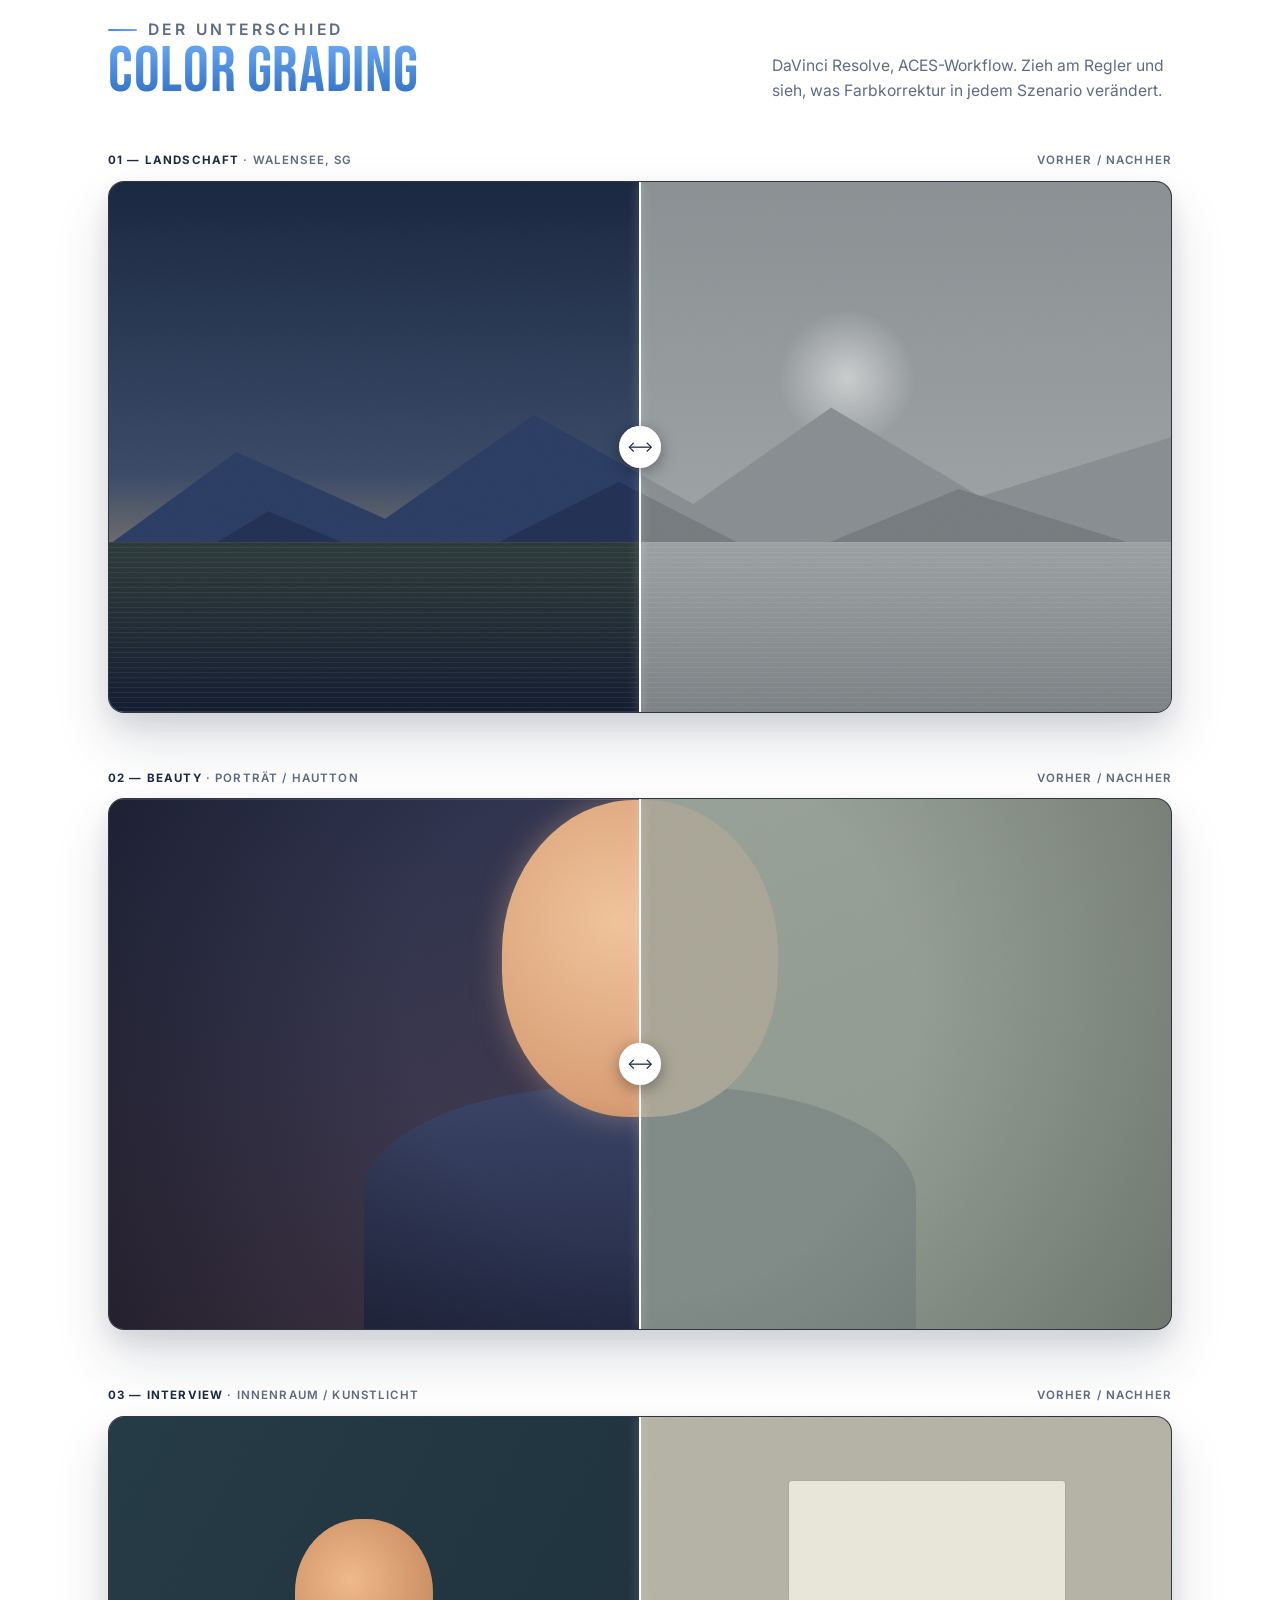
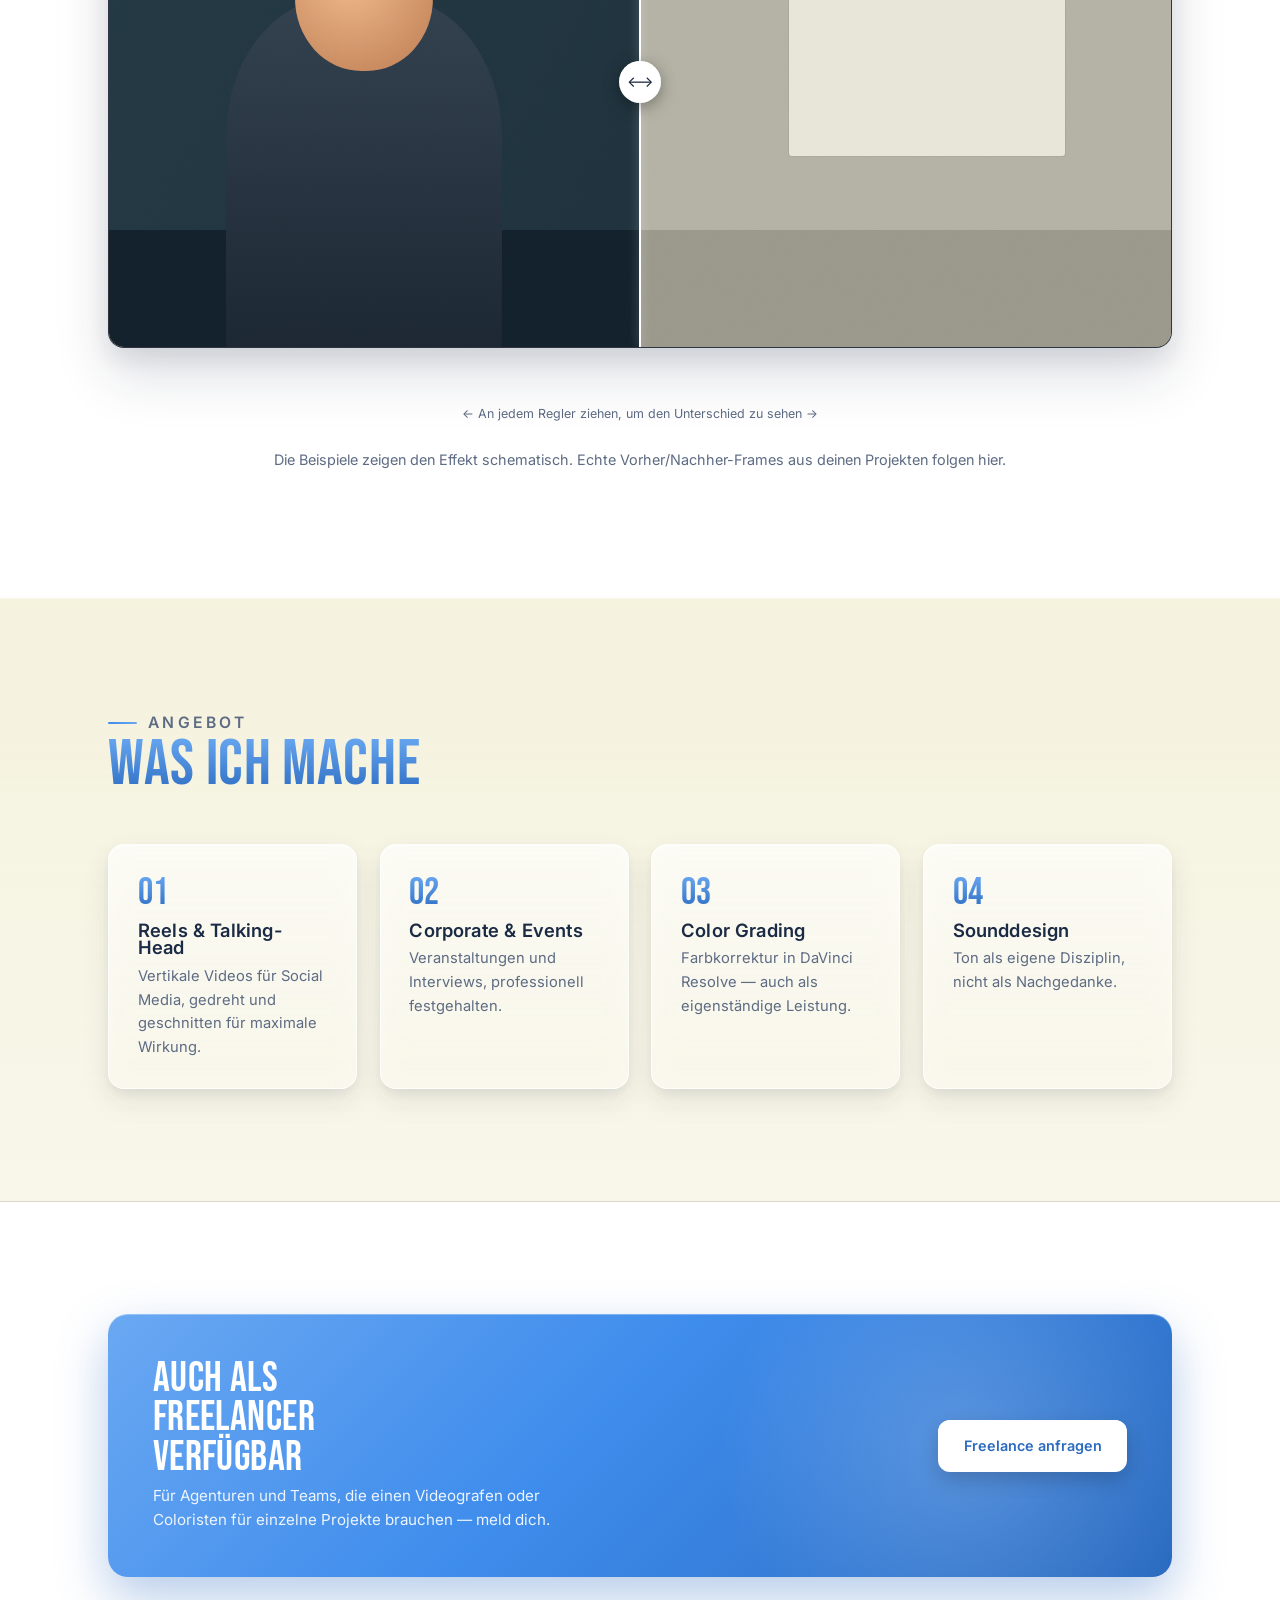
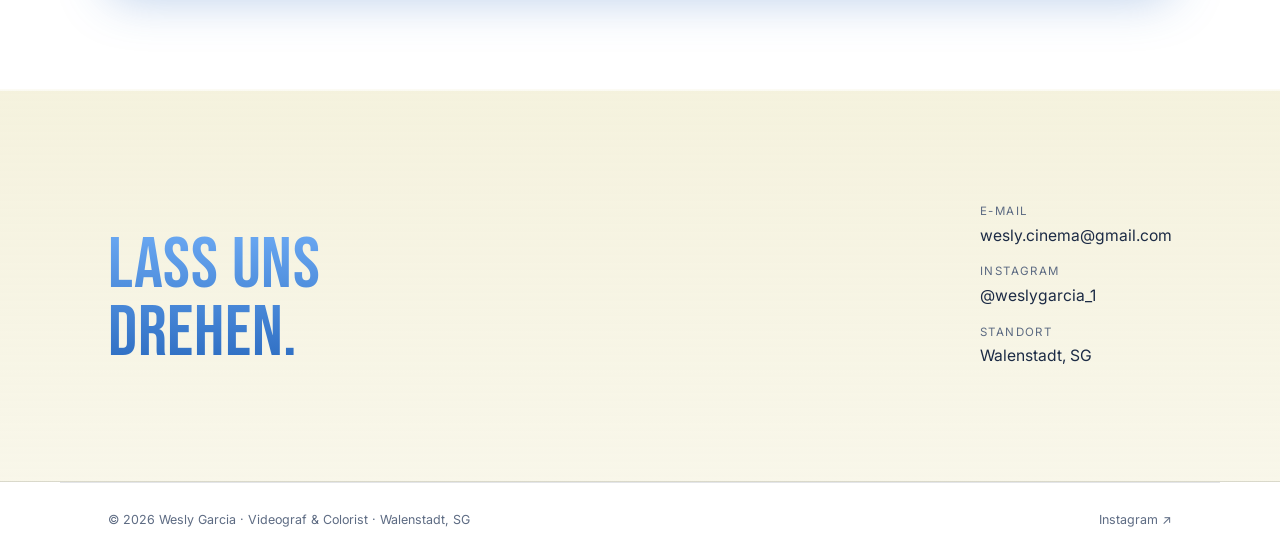
==== commit cfc38c70: "Add files via upload" ====
--- a/index.html
+++ b/index.html
@@ -11,16 +11,26 @@
 <style>
   :root{
     /* --- Farbpalette --- */
-    --beige: #F5F1D4;        /* Hintergrund */
-    --beige-alt: #ECE7C2;    /* alternierende Sektionen */
-    --panel: #FBF9EA;        /* Karten */
-    --blue: #3E8CEC;         /* Akzent / Titel */
-    --blue-deep: #2b6bc0;    /* Hover / kleine Labels */
-    --ink: #1c2b45;          /* Fliesstext */
-    --ink-dim: #5d6b83;      /* gedämpfter Text */
-    --video-bg: #16233b;     /* Videoflächen (dunkel für Kontrast) */
-    --line: rgba(28,43,69,0.14);
-    --line-strong: rgba(28,43,69,0.24);
+    --beige: #F5F1D4;
+    --beige-2: #F8F4DE;
+    --beige-alt: #ECE7C2;
+    --panel: #FCFAEE;
+    --blue: #3E8CEC;
+    --blue-light: #6aa8f2;
+    --blue-deep: #2b6bc0;
+    --ink: #1c2b45;
+    --ink-dim: #5d6b83;
+    --video-bg: #14203a;
+    --line: rgba(28,43,69,0.12);
+    --line-strong: rgba(28,43,69,0.22);
+
+    /* --- Schatten / Tiefe (Elevation) --- */
+    --sh-sm: 0 1px 2px rgba(20,32,58,0.06), 0 2px 6px rgba(20,32,58,0.05);
+    --sh-md: 0 4px 10px rgba(20,32,58,0.06), 0 12px 28px rgba(20,32,58,0.09);
+    --sh-lg: 0 10px 24px rgba(20,32,58,0.10), 0 28px 56px rgba(20,32,58,0.14);
+    --sh-blue: 0 8px 20px rgba(62,140,236,0.28), 0 2px 6px rgba(62,140,236,0.22);
+    --sh-inset: inset 0 1px 0 rgba(255,255,255,0.6);
+
     --max: 1160px;
     --gap: clamp(1.25rem, 4vw, 3rem);
   }
@@ -28,11 +38,22 @@
   *{ box-sizing:border-box; }
   html{ scroll-behavior:smooth; }
   body{
-    margin:0; background:var(--beige); color:var(--ink);
+    margin:0;
+    color:var(--ink);
     font-family:'Inter',system-ui,sans-serif; line-height:1.6;
     -webkit-font-smoothing:antialiased;
-  }
-  ::selection{ background:var(--blue); color:var(--beige); }
+    /* Papier-Textur (Karo/Raster) + weiche Lichtflecken + warmer Verlauf */
+    background:
+      radial-gradient(1100px 620px at 82% -8%, rgba(62,140,236,0.09), transparent 60%),
+      radial-gradient(900px 600px at -10% 12%, rgba(62,140,236,0.05), transparent 55%),
+      repeating-linear-gradient(to right, rgba(28,43,69,0.055) 0 1px, transparent 1px 26px),
+      repeating-linear-gradient(to bottom, rgba(28,43,69,0.055) 0 1px, transparent 1px 26px),
+      repeating-linear-gradient(to right, rgba(62,140,236,0.07) 0 1.5px, transparent 1.5px 130px),
+      repeating-linear-gradient(to bottom, rgba(62,140,236,0.07) 0 1.5px, transparent 1.5px 130px),
+      linear-gradient(180deg, var(--beige-2) 0%, var(--beige) 45%);
+    background-attachment: fixed;
+  }
+  ::selection{ background:var(--blue); color:#fff; }
   img,iframe{ display:block; max-width:100%; }
 
   h1,h2,h3,.display{
@@ -45,42 +66,72 @@
     letter-spacing:0.22em; text-transform:uppercase; color:var(--blue-deep);
     margin:0 0 1rem; display:flex; align-items:center; gap:0.7rem;
   }
-  .eyebrow::before{ content:""; width:1.8rem; height:2px; background:var(--blue); }
+  .eyebrow::before{ content:""; width:1.8rem; height:2px; border-radius:2px;
+    background:linear-gradient(90deg,var(--blue),var(--blue-light)); }
+  .hero .eyebrow::after{ content:""; width:1.8rem; height:2px; border-radius:2px;
+    background:linear-gradient(90deg,var(--blue-light),var(--blue)); }
 
   .wrap{ max-width:var(--max); margin:0 auto; padding-left:var(--gap); padding-right:var(--gap); }
   :focus-visible{ outline:2px solid var(--blue); outline-offset:3px; }
 
+  /* ---------- BUTTONS (Glas + Tiefe) ---------- */
   .btn{
-    display:inline-flex; align-items:center; gap:0.5rem;
+    position:relative; display:inline-flex; align-items:center; gap:0.5rem;
     font-family:'Inter',sans-serif; font-weight:600; font-size:0.9rem;
-    text-decoration:none; padding:0.85rem 1.5rem; border-radius:2px;
-    transition:transform .15s ease, background .15s ease, color .15s ease, border-color .15s ease;
-  }
-  .btn-primary{ background:var(--blue); color:#fff; }
-  .btn-primary:hover{ background:var(--blue-deep); transform:translateY(-2px); }
-  .btn-ghost{ border:1px solid var(--line-strong); color:var(--ink); }
-  .btn-ghost:hover{ border-color:var(--blue); color:var(--blue-deep); transform:translateY(-2px); }
-
-  /* ---------- NAV ---------- */
+    text-decoration:none; padding:0.9rem 1.6rem; border-radius:12px;
+    transition:transform .2s cubic-bezier(.2,.8,.2,1), box-shadow .2s ease, background .2s ease, border-color .2s ease;
+    will-change:transform;
+  }
+  .btn-primary{
+    color:#fff;
+    background:linear-gradient(180deg,var(--blue-light),var(--blue) 55%,var(--blue-deep));
+    box-shadow:var(--sh-blue), var(--sh-inset);
+  }
+  .btn-primary:hover{ transform:translateY(-3px); box-shadow:0 14px 30px rgba(62,140,236,0.36), 0 4px 10px rgba(62,140,236,0.28), var(--sh-inset); }
+  .btn-primary:active{ transform:translateY(-1px); }
+  .btn-ghost{
+    color:var(--ink);
+    background:rgba(255,255,255,0.35);
+    border:1px solid rgba(255,255,255,0.6);
+    backdrop-filter:blur(10px); -webkit-backdrop-filter:blur(10px);
+    box-shadow:var(--sh-sm), inset 0 1px 0 rgba(255,255,255,0.7);
+  }
+  .btn-ghost:hover{ transform:translateY(-3px); color:var(--blue-deep); border-color:var(--blue-light); box-shadow:var(--sh-md), inset 0 1px 0 rgba(255,255,255,0.7); }
+  .btn-ghost:active{ transform:translateY(-1px); }
+
+  /* ---------- NAV (Glasmorphismus) ---------- */
   header.nav{
     position:sticky; top:0; z-index:30;
-    background:rgba(245,241,212,0.9); backdrop-filter:blur(10px);
-    border-bottom:1px solid var(--line);
-  }
-  .nav-inner{ display:flex; align-items:center; justify-content:space-between; padding:1.1rem 0; }
-  .logo{ font-family:'Bebas Neue',sans-serif; font-size:1.5rem; letter-spacing:0.08em; text-decoration:none; color:var(--ink); }
+    background:rgba(248,244,222,0.6);
+    backdrop-filter:blur(16px) saturate(1.4); -webkit-backdrop-filter:blur(16px) saturate(1.4);
+    border-bottom:1px solid rgba(255,255,255,0.5);
+    box-shadow:0 1px 0 rgba(28,43,69,0.05), 0 8px 24px rgba(20,32,58,0.05);
+  }
+  .nav-inner{ display:flex; align-items:center; justify-content:space-between; padding:1.05rem 0; }
+  .logo{ font-family:'Bebas Neue',sans-serif; font-size:1.55rem; letter-spacing:0.08em; text-decoration:none; color:var(--ink); }
   .logo span{ color:var(--blue); }
   nav.links{ display:flex; gap:2rem; align-items:center; }
   nav.links a{ text-decoration:none; font-size:0.82rem; font-weight:500; letter-spacing:0.06em; text-transform:uppercase; color:var(--ink-dim); transition:color .15s ease; }
   nav.links a:hover{ color:var(--blue-deep); }
-  .nav-cta{ display:none; }
+  .nav-cta{ display:none; padding:0.6rem 1.2rem; }
+  .nav-cta.btn-primary{
+    color:#fff;
+    background:linear-gradient(180deg,var(--blue),var(--blue-deep));
+    text-shadow:0 1px 2px rgba(20,32,58,0.35);
+  }
   @media (min-width:860px){ .nav-cta{ display:inline-flex; } }
   @media (max-width:859px){ nav.links a:not(.nav-cta){ display:none; } }
 
   /* ---------- HERO ---------- */
-  .hero{ padding:clamp(3.5rem,9vw,6rem) 0 clamp(2.5rem,6vw,4rem); }
-  .hero h1{ font-size:clamp(3.2rem,11vw,8rem); letter-spacing:0.005em; text-transform:uppercase; color:var(--ink); }
-  .hero h1 .thin{ color:var(--blue); }
+  .hero{ padding:clamp(3.5rem,9vw,6.5rem) 0 clamp(2.5rem,6vw,4rem); }
+  .hero h1{
+    font-size:clamp(3.2rem,11vw,8.5rem); letter-spacing:0.005em; text-transform:uppercase;
+    color:var(--ink); text-shadow:0 1px 0 rgba(255,255,255,0.5);
+  }
+  .hero h1 .thin{
+    background:linear-gradient(180deg,var(--blue-light),var(--blue-deep));
+    -webkit-background-clip:text; background-clip:text; -webkit-text-fill-color:transparent;
+  }
   .hero-row{ display:flex; flex-wrap:wrap; justify-content:space-between; align-items:flex-end; gap:1.5rem; margin-top:1.4rem; }
   .hero p.lede{ font-size:1.1rem; color:var(--ink-dim); max-width:44ch; margin:0; }
   .hero .actions{ display:flex; gap:0.8rem; flex-wrap:wrap; }
@@ -88,27 +139,38 @@
   /* ---------- VIDEO FRAME ---------- */
   .video-frame{
     position:relative; width:100%; aspect-ratio:16/9;
-    background:var(--video-bg); border:1px solid var(--line);
-    border-radius:6px; overflow:hidden;
-  }
+    background:var(--video-bg); border:1px solid rgba(255,255,255,0.15);
+    border-radius:16px; overflow:hidden;
+    box-shadow:var(--sh-lg);
+    transition:transform .25s cubic-bezier(.2,.8,.2,1), box-shadow .25s ease;
+  }
+  .video-frame:hover{ transform:translateY(-4px); box-shadow:0 16px 34px rgba(20,32,58,0.16), 0 40px 70px rgba(20,32,58,0.18); }
   .video-frame iframe{ position:absolute; inset:0; width:100%; height:100%; border:0; }
   .video-placeholder{
     position:absolute; inset:0; display:flex; flex-direction:column;
     align-items:center; justify-content:center; gap:1rem;
-    background:radial-gradient(circle at 50% 40%, #22345a, var(--video-bg) 70%);
-    color:rgba(245,241,212,0.75); text-align:center; padding:1.5rem;
+    background:radial-gradient(circle at 50% 38%, #24375f, var(--video-bg) 70%);
+    color:rgba(245,241,212,0.78); text-align:center; padding:1.5rem;
   }
   .play-btn{
-    width:74px; height:74px; border-radius:50%; background:var(--blue); color:#fff;
-    display:flex; align-items:center; justify-content:center; font-size:1.6rem; padding-left:5px;
+    width:78px; height:78px; border-radius:50%; color:#fff;
+    background:linear-gradient(180deg,var(--blue-light),var(--blue) 60%,var(--blue-deep));
+    display:flex; align-items:center; justify-content:center; font-size:1.7rem; padding-left:5px;
+    box-shadow:0 10px 24px rgba(62,140,236,0.45), inset 0 1px 0 rgba(255,255,255,0.5);
   }
   .video-placeholder .ph-label{ font-size:0.8rem; letter-spacing:0.12em; text-transform:uppercase; }
 
   /* ---------- SECTIONS ---------- */
-  section{ padding:clamp(4rem,9vw,7rem) 0; }
-  section.alt{ background:var(--beige-alt); border-top:1px solid var(--line); border-bottom:1px solid var(--line); }
+  section{ padding:clamp(4rem,9vw,7rem) 0; position:relative; }
+  section.alt{
+    background:linear-gradient(180deg, rgba(236,231,194,0.55), rgba(236,231,194,0.35));
+    border-top:1px solid rgba(255,255,255,0.5); border-bottom:1px solid var(--line);
+    box-shadow:inset 0 1px 0 rgba(255,255,255,0.6);
+  }
   .section-head{ display:flex; justify-content:space-between; align-items:flex-end; flex-wrap:wrap; gap:1rem; margin-bottom:clamp(2rem,5vw,3rem); }
-  .section-head h2{ font-size:clamp(2.4rem,6vw,4rem); text-transform:uppercase; color:var(--blue); }
+  .section-head h2{ font-size:clamp(2.4rem,6vw,4rem); text-transform:uppercase;
+    background:linear-gradient(180deg,var(--blue-light),var(--blue-deep));
+    -webkit-background-clip:text; background-clip:text; -webkit-text-fill-color:transparent; }
   .section-head p{ color:var(--ink-dim); max-width:40ch; margin:0; font-size:0.98rem; }
 
   /* ---------- BEFORE / AFTER SLIDER ---------- */
@@ -122,23 +184,26 @@
   .slider-caption strong{ color:var(--ink); font-weight:700; }
   .grade-slider{
     position:relative; width:100%; aspect-ratio:16/8;
-    border-radius:6px; overflow:hidden; border:1px solid var(--line); background:#0d1220;
+    border-radius:16px; overflow:hidden; border:1px solid rgba(255,255,255,0.15); background:#0d1220;
+    box-shadow:var(--sh-lg);
   }
   .frame{ position:absolute; inset:0; overflow:hidden; }
   .frame.graded{ clip-path:inset(0 calc(100% - var(--pos,50%)) 0 0); }
-  .divider{ position:absolute; top:0; bottom:0; left:var(--pos,50%); width:2px; background:#fff; transform:translateX(-1px); pointer-events:none; }
+  .divider{ position:absolute; top:0; bottom:0; left:var(--pos,50%); width:2px; background:#fff; transform:translateX(-1px); pointer-events:none; box-shadow:0 0 10px rgba(255,255,255,0.5); }
   .handle{
-    position:absolute; top:50%; left:var(--pos,50%); width:38px; height:38px;
+    position:absolute; top:50%; left:var(--pos,50%); width:42px; height:42px;
     transform:translate(-50%,-50%); border-radius:50%; background:#fff;
     display:flex; align-items:center; justify-content:center; pointer-events:none;
-    box-shadow:0 2px 12px rgba(0,0,0,0.45); color:#16233b; font-size:0.95rem;
+    box-shadow:0 4px 16px rgba(0,0,0,0.35), inset 0 1px 0 rgba(255,255,255,0.9); color:#16233b; font-size:0.95rem;
   }
   .handle::after{ content:"⟷"; }
   .grade-range{ position:absolute; inset:0; width:100%; height:100%; margin:0; opacity:0; cursor:ew-resize; }
   .tag{
     position:absolute; bottom:0.9rem; font-family:'Inter',sans-serif;
     font-size:0.66rem; font-weight:600; letter-spacing:0.1em;
-    padding:0.3rem 0.6rem; border-radius:3px; background:rgba(13,18,32,0.6); color:#fff;
+    padding:0.32rem 0.65rem; border-radius:8px; color:#fff;
+    background:rgba(13,18,32,0.45); backdrop-filter:blur(6px); -webkit-backdrop-filter:blur(6px);
+    border:1px solid rgba(255,255,255,0.14);
   }
   .tag.left{ left:0.9rem; } .tag.right{ right:0.9rem; }
   .grain{
@@ -198,34 +263,53 @@
   .scene-interview .graded .shead{ background:radial-gradient(circle at 40% 40%, #efb98a, #c98a5f 75%); }
 
   /* ---------- VIDEO GRID ---------- */
-  .video-grid{ display:grid; grid-template-columns:repeat(auto-fit,minmax(300px,1fr)); gap:1.5rem; }
+  .video-grid{ display:grid; grid-template-columns:repeat(auto-fit,minmax(300px,1fr)); gap:1.8rem; }
   .video-grid.trio{ grid-template-columns:repeat(auto-fit,minmax(240px,1fr)); }
   .video-card{ display:flex; flex-direction:column; gap:0.9rem; }
   .video-card .meta h3{ font-family:'Inter',sans-serif; font-weight:600; font-size:1rem; margin:0 0 0.2rem; color:var(--ink); }
   .video-card .meta p{ margin:0; font-size:0.88rem; color:var(--ink-dim); }
   .video-frame.vertical{ aspect-ratio:9/16; max-width:320px; margin:0 auto; width:100%; }
 
-  /* ---------- ANGEBOT ---------- */
-  .offer-grid{ display:grid; grid-template-columns:repeat(auto-fit,minmax(230px,1fr)); gap:1.25rem; }
-  .offer-card{ background:var(--panel); border:1px solid var(--line); border-radius:6px; padding:1.7rem; display:flex; flex-direction:column; }
-  .offer-card .num{ font-family:'Bebas Neue',sans-serif; font-size:2.2rem; color:var(--blue); line-height:1; margin-bottom:0.6rem; }
+  /* ---------- ANGEBOT (Glaskarten mit Tiefe) ---------- */
+  .offer-grid{ display:grid; grid-template-columns:repeat(auto-fit,minmax(230px,1fr)); gap:1.4rem; }
+  .offer-card{
+    position:relative; border-radius:16px; padding:1.8rem; display:flex; flex-direction:column;
+    background:linear-gradient(180deg, rgba(255,255,255,0.75), rgba(255,255,255,0.45));
+    backdrop-filter:blur(12px); -webkit-backdrop-filter:blur(12px);
+    border:1px solid rgba(255,255,255,0.7);
+    box-shadow:var(--sh-md), inset 0 1px 0 rgba(255,255,255,0.8);
+    transition:transform .25s cubic-bezier(.2,.8,.2,1), box-shadow .25s ease;
+  }
+  .offer-card:hover{ transform:translateY(-6px); box-shadow:var(--sh-lg), inset 0 1px 0 rgba(255,255,255,0.8); }
+  .offer-card .num{
+    font-family:'Bebas Neue',sans-serif; font-size:2.4rem; line-height:1; margin-bottom:0.6rem;
+    background:linear-gradient(180deg,var(--blue-light),var(--blue-deep));
+    -webkit-background-clip:text; background-clip:text; -webkit-text-fill-color:transparent;
+  }
   .offer-card h3{ font-family:'Inter',sans-serif; font-weight:600; font-size:1.15rem; margin:0 0 0.5rem; color:var(--ink); }
   .offer-card p{ margin:0; color:var(--ink-dim); font-size:0.92rem; }
 
-  /* ---------- FREELANCE ---------- */
+  /* ---------- FREELANCE (erhöhtes Panel) ---------- */
   .freelance{
-    background:var(--blue); color:#fff; border-radius:8px;
-    padding:clamp(1.8rem,4vw,2.6rem); display:flex; flex-wrap:wrap;
+    position:relative; overflow:hidden; color:#fff; border-radius:20px;
+    padding:clamp(1.8rem,4vw,2.8rem); display:flex; flex-wrap:wrap;
     align-items:center; justify-content:space-between; gap:1.5rem;
-  }
+    background:linear-gradient(135deg,var(--blue-light),var(--blue) 45%,var(--blue-deep));
+    box-shadow:0 20px 50px rgba(43,107,192,0.35), inset 0 1px 0 rgba(255,255,255,0.3);
+  }
+  .freelance::after{ content:""; position:absolute; top:-40%; right:-10%; width:60%; height:180%;
+    background:radial-gradient(circle, rgba(255,255,255,0.18), transparent 60%); pointer-events:none; }
+  .freelance > *{ position:relative; z-index:1; }
   .freelance h3{ font-family:'Bebas Neue',sans-serif; font-size:clamp(1.8rem,4vw,2.6rem); text-transform:uppercase; max-width:16ch; color:#fff; }
-  .freelance p{ color:rgba(255,255,255,0.85); margin:0.4rem 0 0; max-width:42ch; font-size:0.95rem; }
-  .freelance .btn-primary{ background:var(--beige); color:var(--blue-deep); }
-  .freelance .btn-primary:hover{ background:#fff; }
+  .freelance p{ color:rgba(255,255,255,0.9); margin:0.4rem 0 0; max-width:42ch; font-size:0.95rem; }
+  .freelance .btn-primary{ background:#fff; color:var(--blue-deep); box-shadow:0 8px 20px rgba(0,0,0,0.18), inset 0 1px 0 rgba(255,255,255,0.9); }
+  .freelance .btn-primary:hover{ background:var(--beige-2); }
 
   /* ---------- CONTACT ---------- */
   .contact-inner{ display:flex; flex-wrap:wrap; justify-content:space-between; align-items:flex-end; gap:2rem; }
-  .contact-inner h2{ font-size:clamp(2.6rem,6vw,4.5rem); text-transform:uppercase; max-width:14ch; color:var(--blue); }
+  .contact-inner h2{ font-size:clamp(2.6rem,6vw,4.5rem); text-transform:uppercase; max-width:14ch;
+    background:linear-gradient(180deg,var(--blue-light),var(--blue-deep));
+    -webkit-background-clip:text; background-clip:text; -webkit-text-fill-color:transparent; }
   .contact-links{ display:flex; flex-direction:column; gap:0.9rem; font-size:0.98rem; }
   .contact-links a{ text-decoration:none; color:var(--ink); }
   .contact-links a:hover{ color:var(--blue-deep); }
@@ -235,7 +319,7 @@
   footer a{ color:var(--ink-dim); text-decoration:none; }
   footer a:hover{ color:var(--blue-deep); }
 
-  @media (prefers-reduced-motion:reduce){ html{ scroll-behavior:auto; } .btn{ transition:none; } }
+  @media (prefers-reduced-motion:reduce){ html{ scroll-behavior:auto; } .btn,.offer-card,.video-frame{ transition:none; } }
 </style>
 </head>
 <body id="top">
@@ -258,7 +342,7 @@
   <!-- HERO -->
   <section class="hero">
     <div class="wrap">
-      <p class="eyebrow">Videograf &amp; Colorist — Walenstadt, SG</p>
+      <p class="eyebrow">Videograf &amp; Colorist</p>
       <h1>Bild.<span class="thin"> Ton.</span> Farbe.</h1>
       <div class="hero-row">
         <p class="lede">Ich drehe, schneide und grade Videos, die im Feed hängen bleiben — für Ästhetik, Beauty und Corporate. Verfügbar für Projekte und Freelance-Zusammenarbeit.</p>
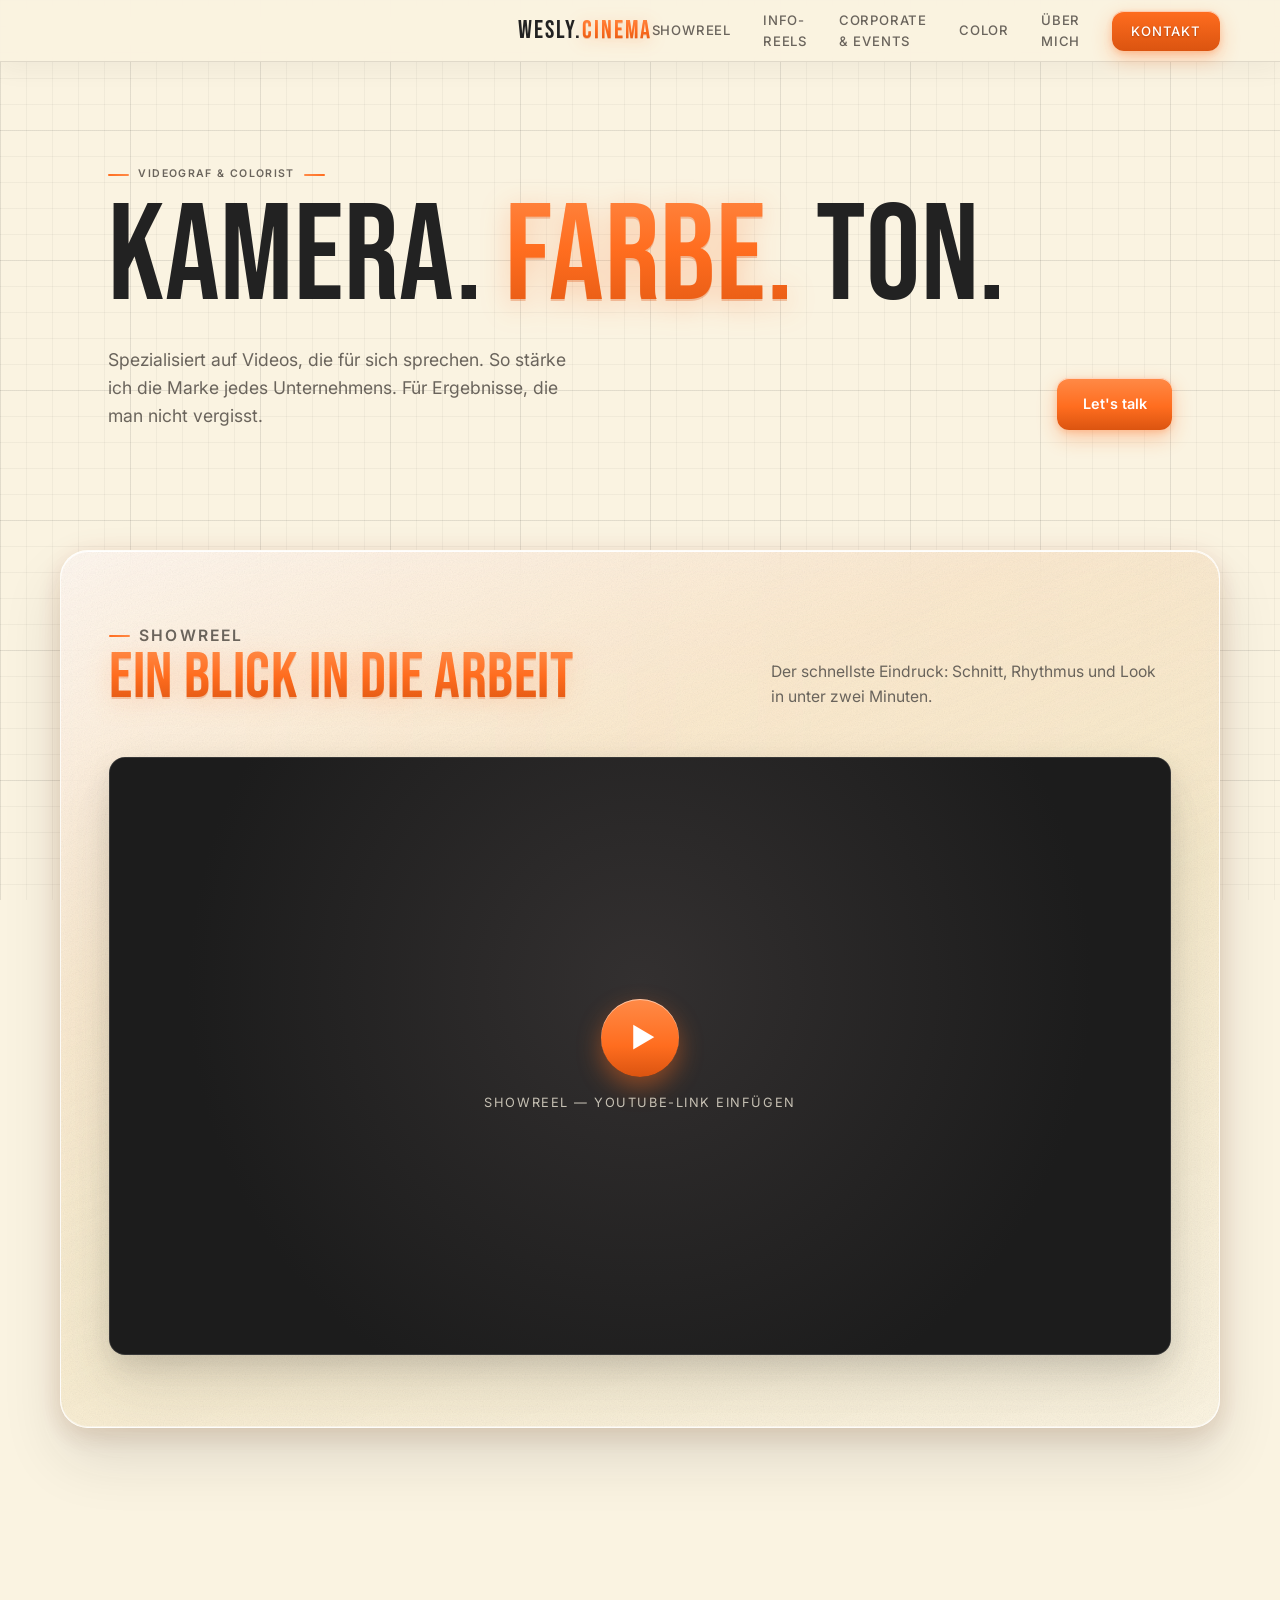
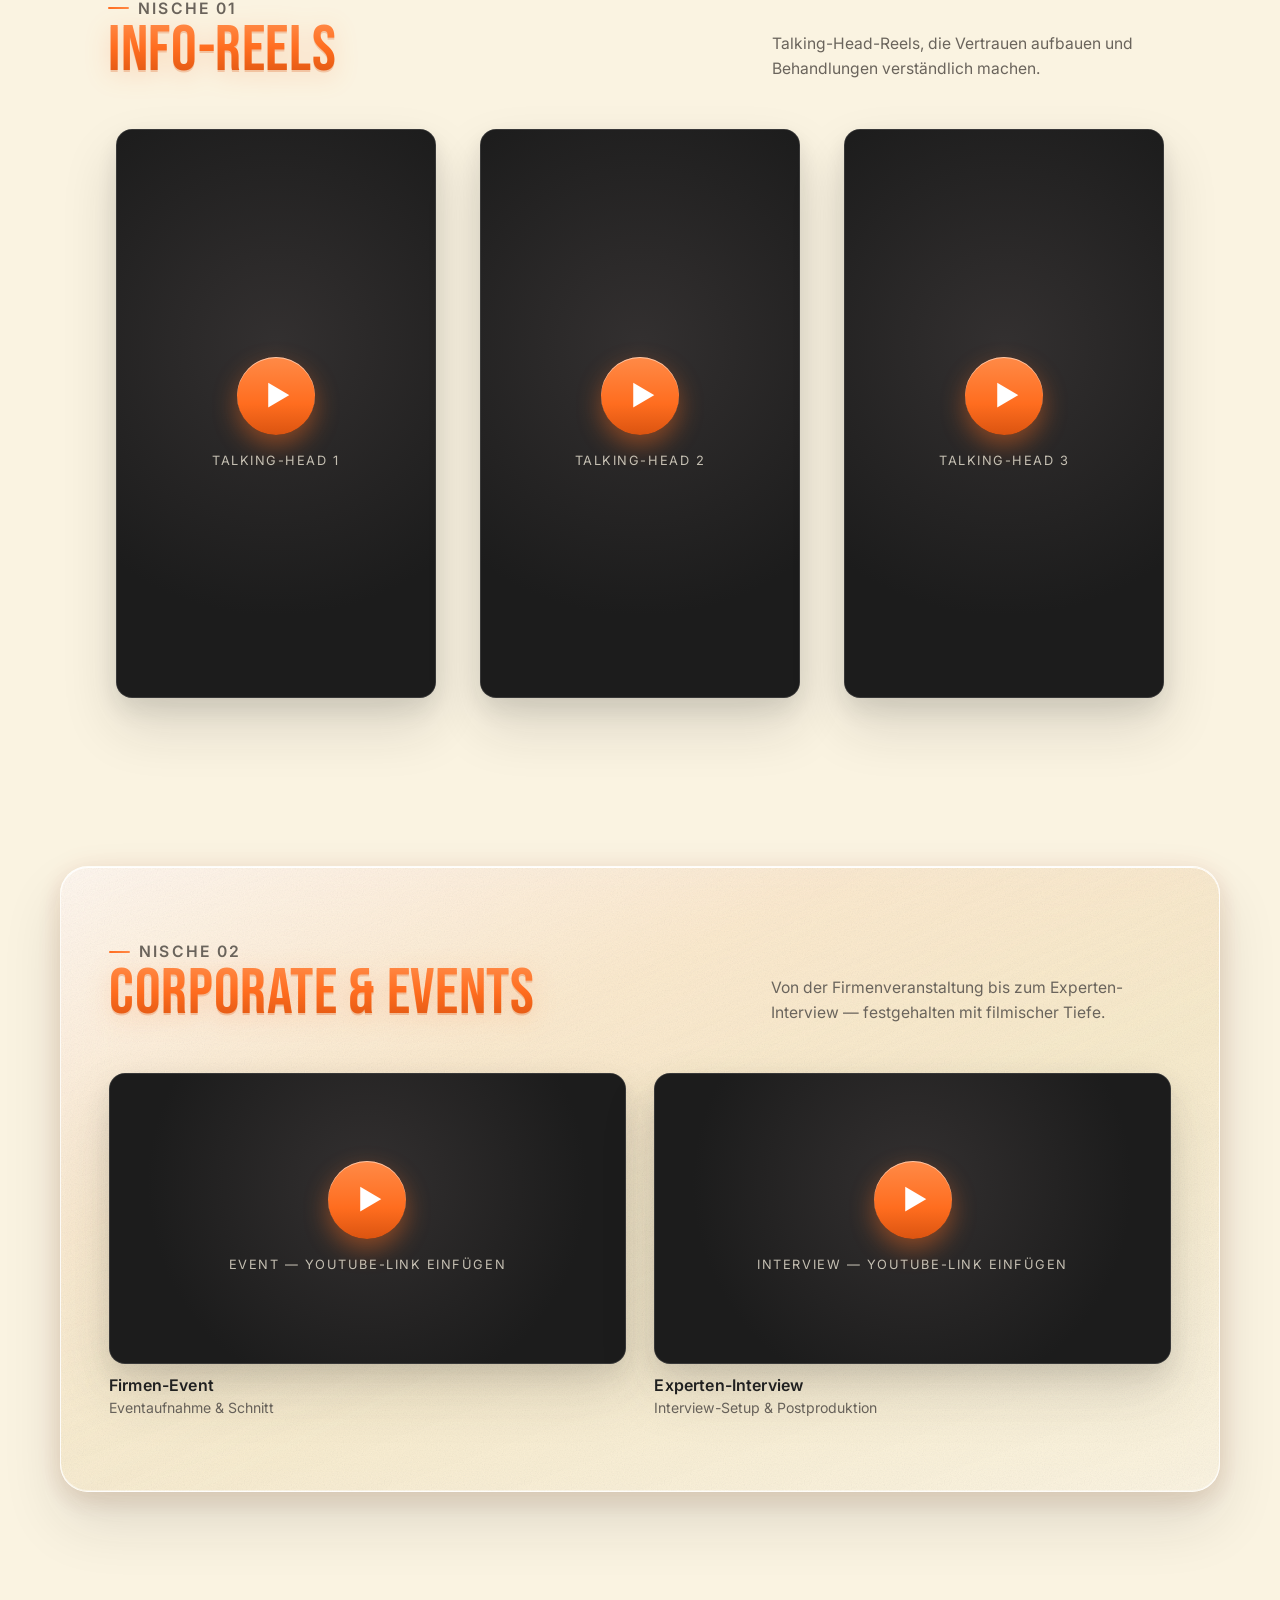
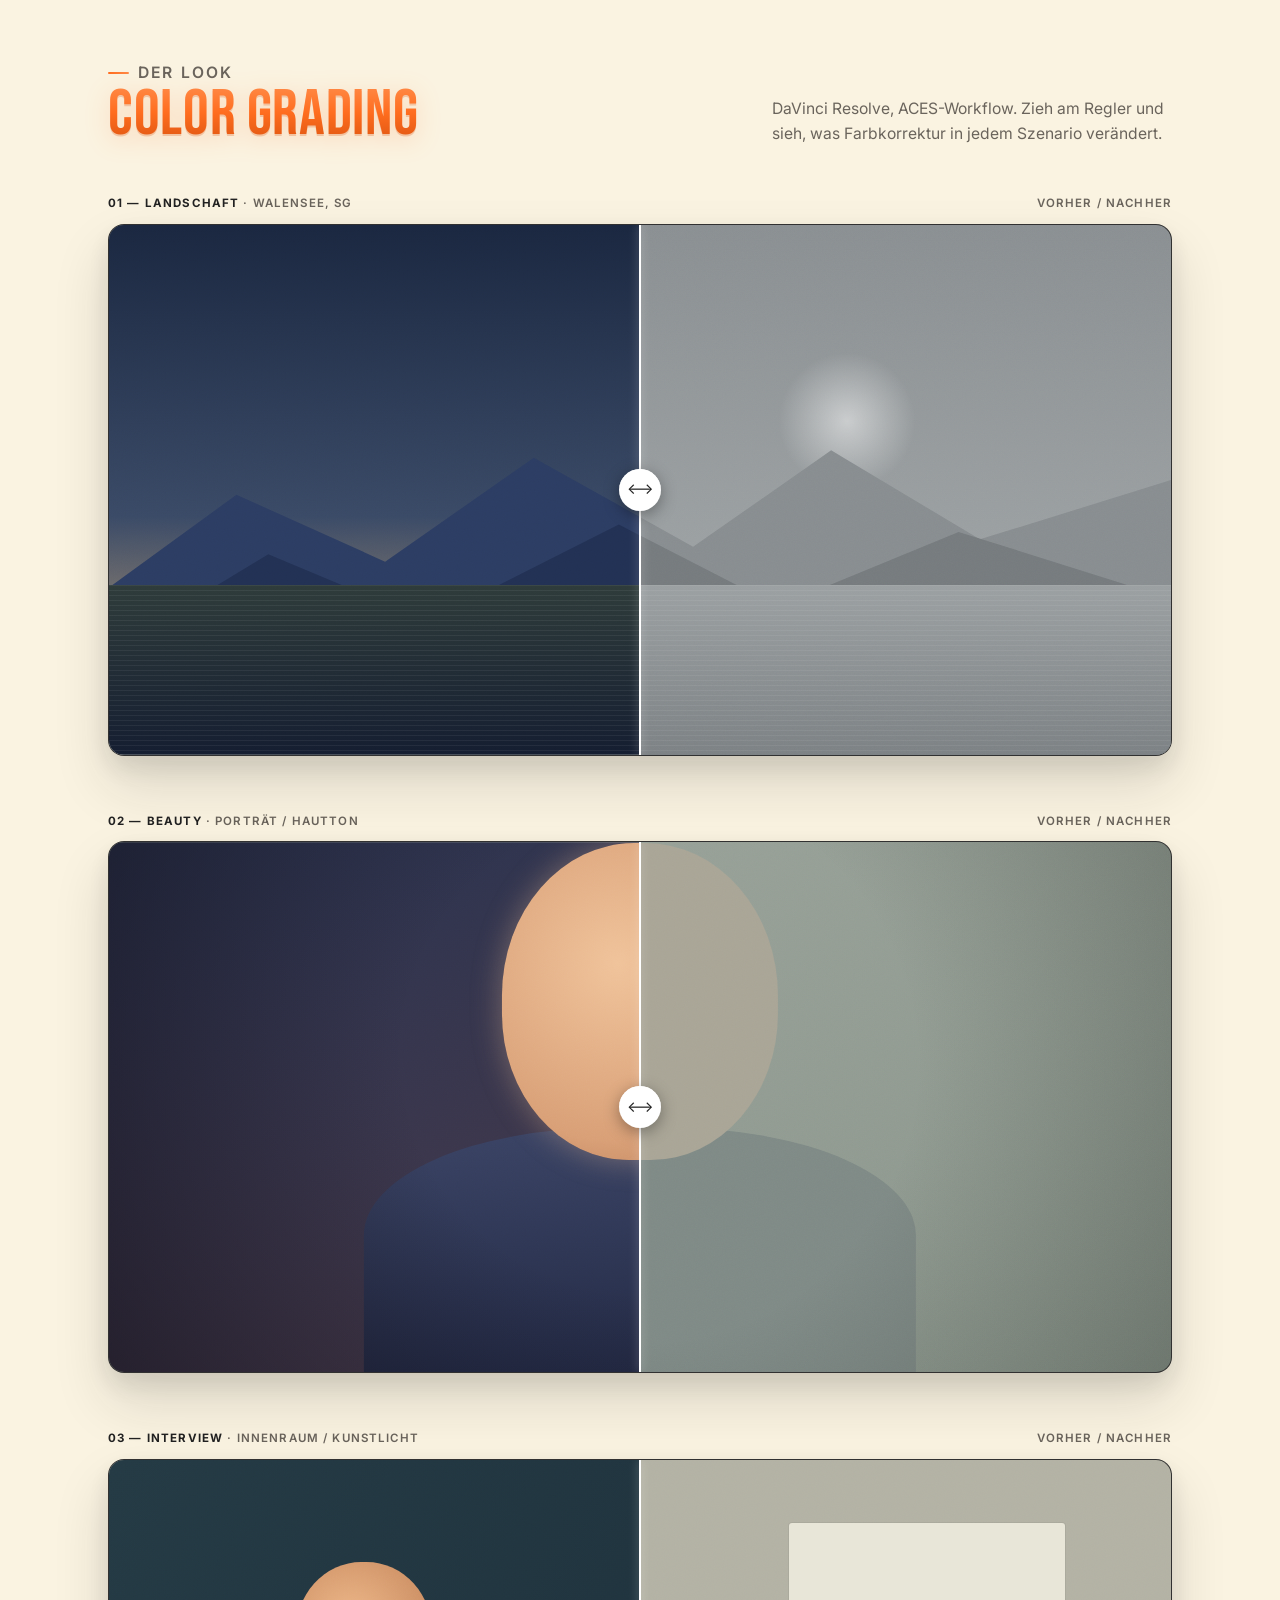
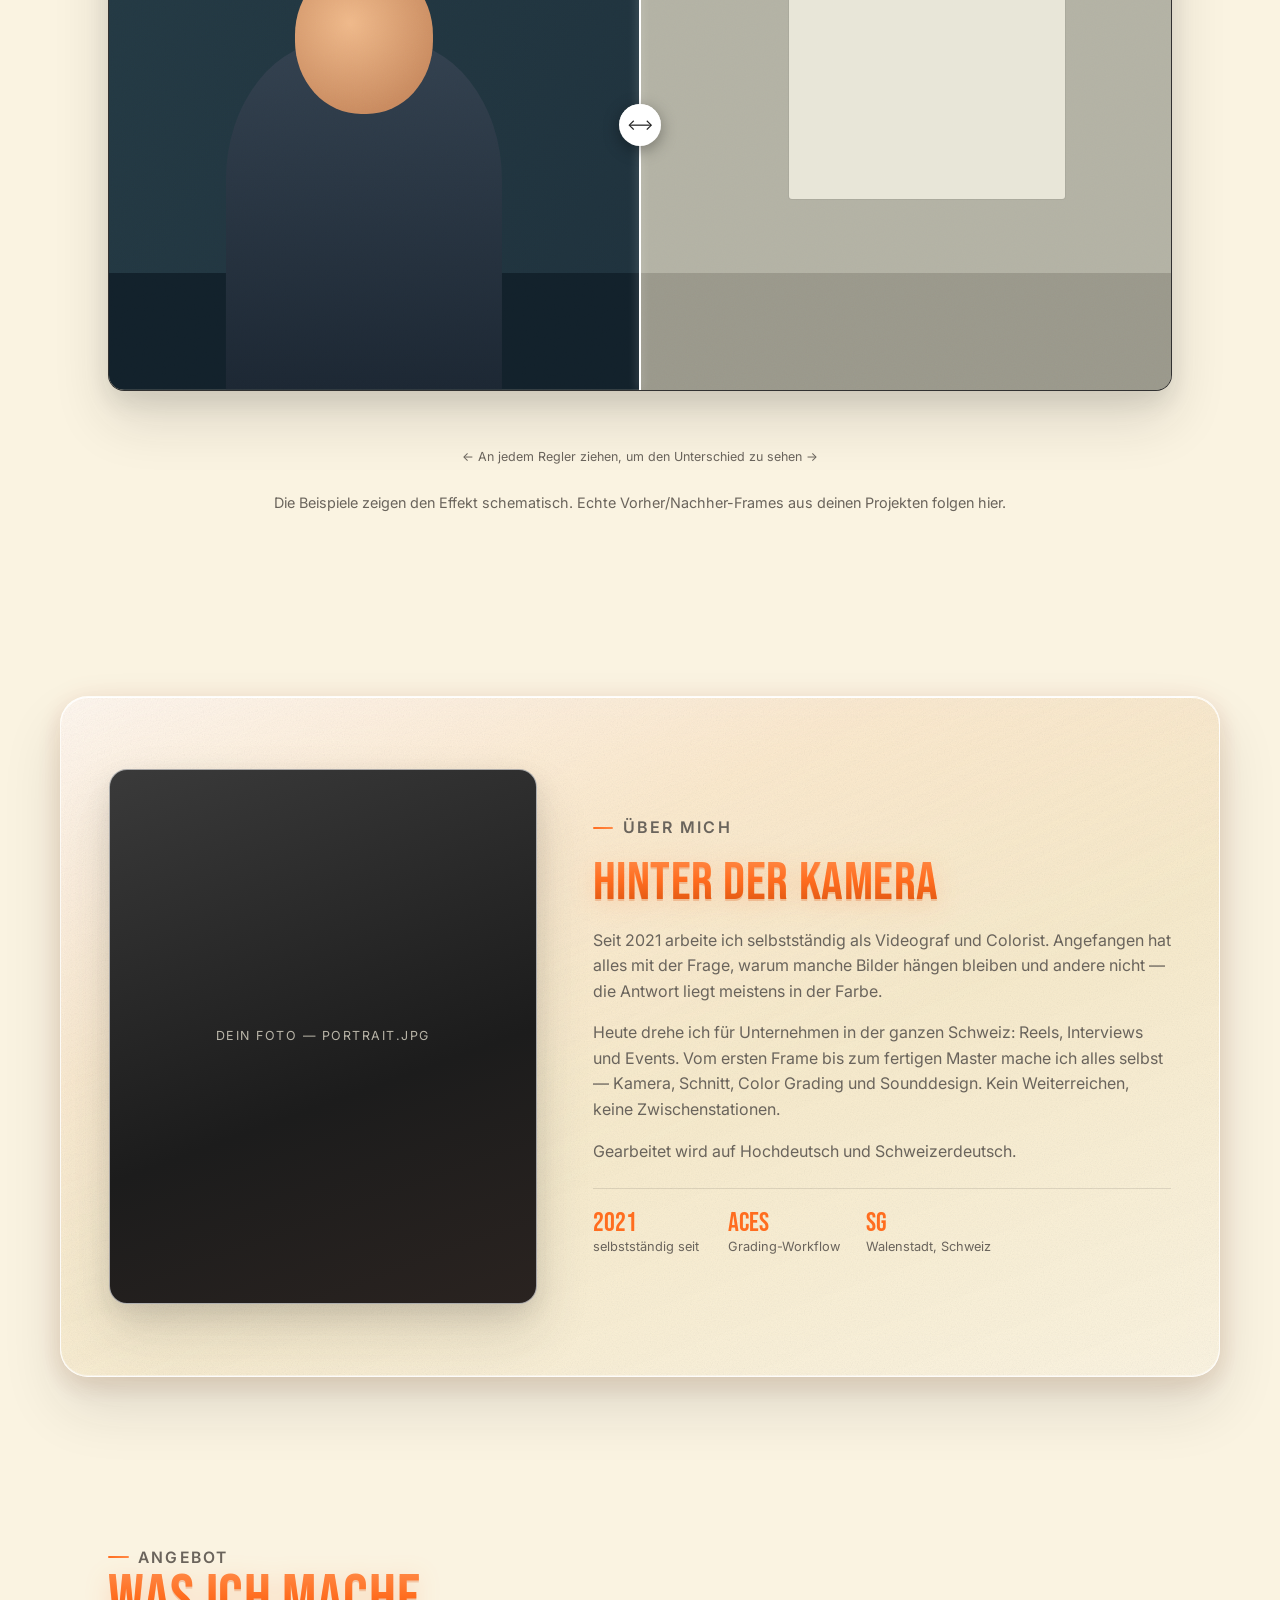
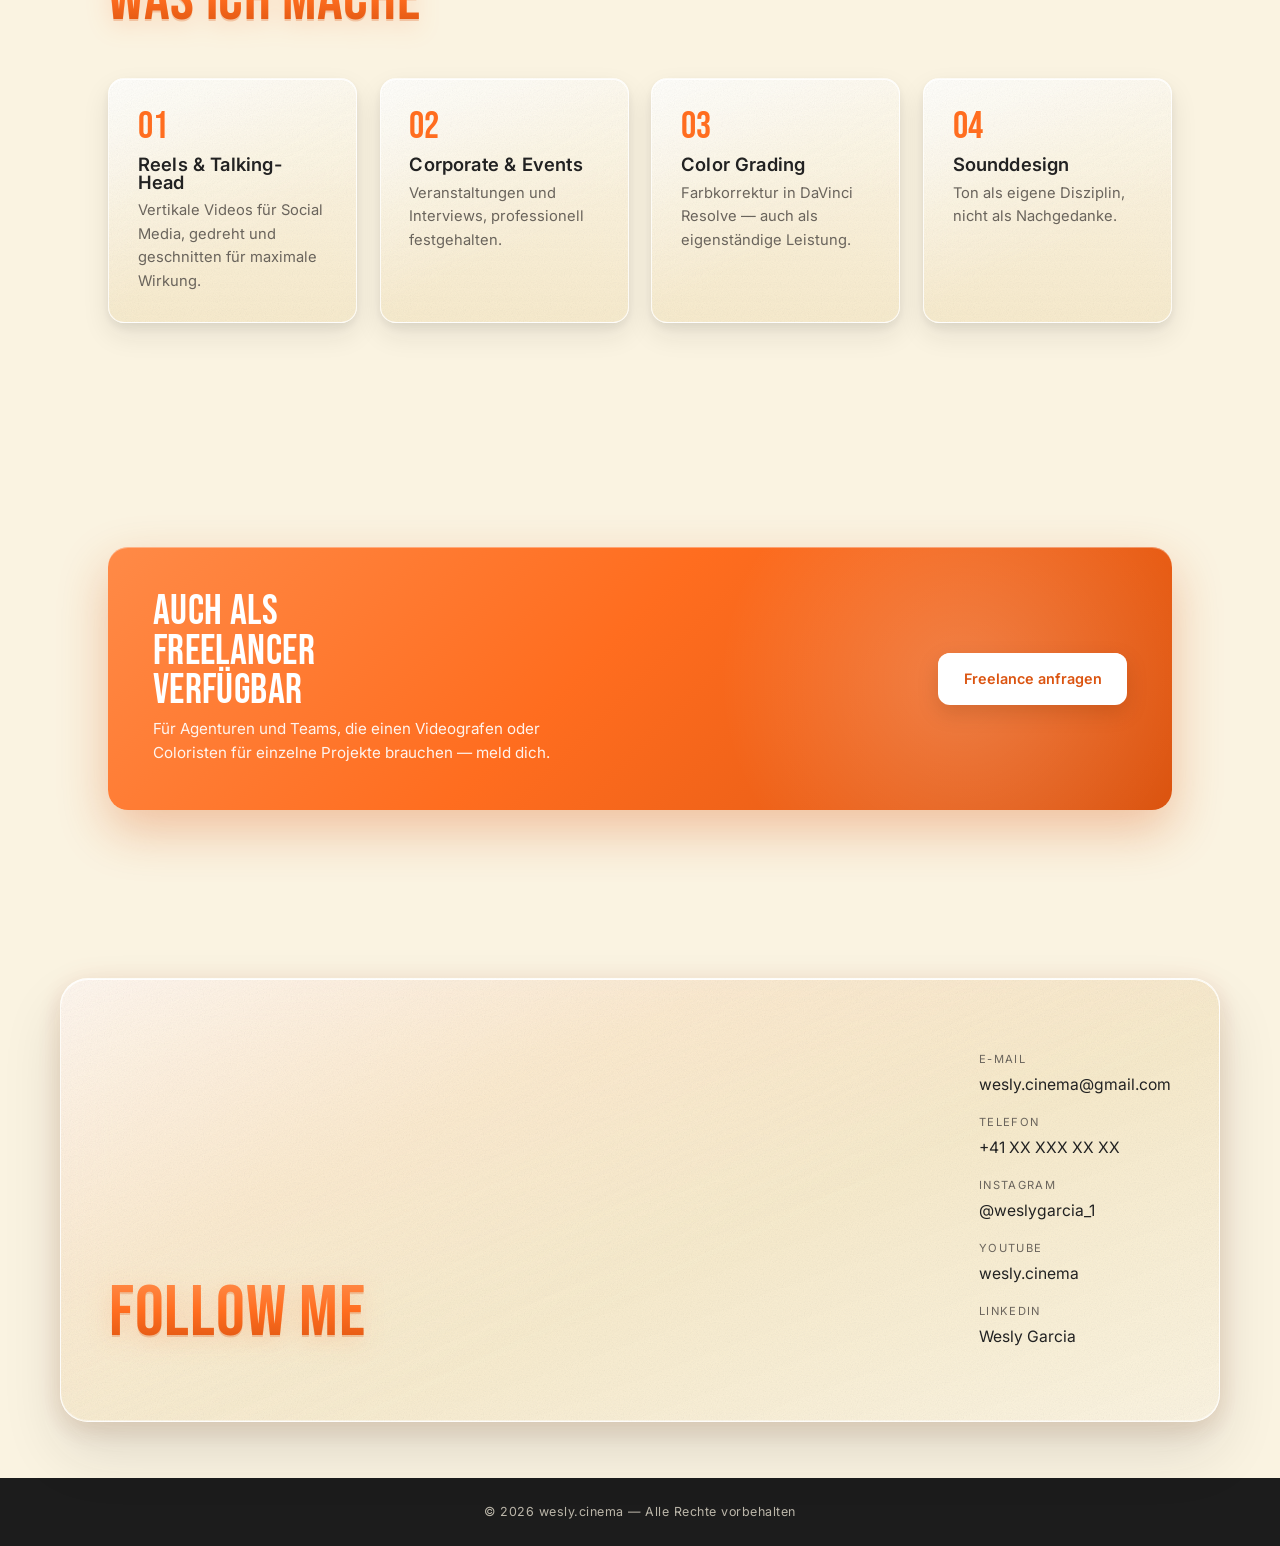
==== commit b8e18d88: "Rename index_1.html to index.html" ====
--- a/index.html
+++ b/index.html
@@ -3,33 +3,33 @@
 <head>
 <meta charset="UTF-8">
 <meta name="viewport" content="width=device-width, initial-scale=1.0">
-<title>Wesly Garcia — Videograf &amp; Colorist, Walenstadt</title>
-<meta name="description" content="Wesly Garcia — freier Videograf und Colorist in Walenstadt, SG. Talking-Head-Videos, Corporate & Events, Color Grading. Auch für Freelance-Zusammenarbeit verfügbar.">
+<title>wesly.cinema — Videograf &amp; Colorist</title>
+<meta name="description" content="Wesly Garcia — freier Videograf und Colorist. Talking-Head-Videos, Corporate & Events, Color Grading. Auch für Freelance-Zusammenarbeit verfügbar.">
 <link rel="preconnect" href="https://fonts.googleapis.com">
 <link rel="preconnect" href="https://fonts.gstatic.com" crossorigin>
 <link href="https://fonts.googleapis.com/css2?family=Bebas+Neue&family=Inter:wght@400;500;600;700&display=swap" rel="stylesheet">
 <style>
   :root{
     /* --- Farbpalette --- */
-    --beige: #F5F1D4;
-    --beige-2: #F8F4DE;
-    --beige-alt: #ECE7C2;
-    --panel: #FCFAEE;
-    --blue: #3E8CEC;
-    --blue-light: #6aa8f2;
-    --blue-deep: #2b6bc0;
-    --ink: #1c2b45;
-    --ink-dim: #5d6b83;
-    --video-bg: #14203a;
-    --line: rgba(28,43,69,0.12);
-    --line-strong: rgba(28,43,69,0.22);
-
-    /* --- Schatten / Tiefe (Elevation) --- */
-    --sh-sm: 0 1px 2px rgba(20,32,58,0.06), 0 2px 6px rgba(20,32,58,0.05);
-    --sh-md: 0 4px 10px rgba(20,32,58,0.06), 0 12px 28px rgba(20,32,58,0.09);
-    --sh-lg: 0 10px 24px rgba(20,32,58,0.10), 0 28px 56px rgba(20,32,58,0.14);
-    --sh-blue: 0 8px 20px rgba(62,140,236,0.28), 0 2px 6px rgba(62,140,236,0.22);
-    --sh-inset: inset 0 1px 0 rgba(255,255,255,0.6);
+    --paper: #FAF3E1;        /* Hintergrund */
+    --panel: #F5E7C6;        /* Zusatzfarbe: Blöcke, Karten */
+    --panel-2: #F9EFD8;      /* helle Variante */
+    --orange: #FF6D1F;       /* grosse Titel / Akzent */
+    --orange-light: #FF8A47;
+    --orange-deep: #DB5410;
+    --ink: #222222;          /* Fliesstext */
+    --ink-dim: #6a645c;      /* gedämpfter Text */
+    --dark: #1c1c1c;         /* Videoflächen */
+
+    --line: rgba(34,34,34,0.12);
+    --line-soft: rgba(34,34,34,0.08);
+
+    /* --- Schatten / Tiefe --- */
+    --sh-sm: 0 1px 2px rgba(34,34,34,0.06), 0 2px 6px rgba(34,34,34,0.05);
+    --sh-md: 0 4px 10px rgba(34,34,34,0.07), 0 12px 28px rgba(34,34,34,0.09);
+    --sh-lg: 0 10px 24px rgba(34,34,34,0.10), 0 28px 56px rgba(34,34,34,0.14);
+    --sh-orange: 0 8px 20px rgba(255,109,31,0.32), 0 2px 6px rgba(255,109,31,0.24);
+    --sh-inset: inset 0 1px 0 rgba(255,255,255,0.65);
 
     --max: 1160px;
     --gap: clamp(1.25rem, 4vw, 3rem);
@@ -42,18 +42,16 @@
     color:var(--ink);
     font-family:'Inter',system-ui,sans-serif; line-height:1.6;
     -webkit-font-smoothing:antialiased;
-    /* Papier-Textur (Karo/Raster) + weiche Lichtflecken + warmer Verlauf */
+    /* Karo-Papier: feines Raster + stärkere Linie alle 5 Felder */
     background:
-      radial-gradient(1100px 620px at 82% -8%, rgba(62,140,236,0.09), transparent 60%),
-      radial-gradient(900px 600px at -10% 12%, rgba(62,140,236,0.05), transparent 55%),
-      repeating-linear-gradient(to right, rgba(28,43,69,0.055) 0 1px, transparent 1px 26px),
-      repeating-linear-gradient(to bottom, rgba(28,43,69,0.055) 0 1px, transparent 1px 26px),
-      repeating-linear-gradient(to right, rgba(62,140,236,0.07) 0 1.5px, transparent 1.5px 130px),
-      repeating-linear-gradient(to bottom, rgba(62,140,236,0.07) 0 1.5px, transparent 1.5px 130px),
-      linear-gradient(180deg, var(--beige-2) 0%, var(--beige) 45%);
+      repeating-linear-gradient(to right, rgba(34,34,34,0.045) 0 1px, transparent 1px 26px),
+      repeating-linear-gradient(to bottom, rgba(34,34,34,0.045) 0 1px, transparent 1px 26px),
+      repeating-linear-gradient(to right, rgba(34,34,34,0.07) 0 1.5px, transparent 1.5px 130px),
+      repeating-linear-gradient(to bottom, rgba(34,34,34,0.07) 0 1.5px, transparent 1.5px 130px),
+      var(--paper);
     background-attachment: fixed;
   }
-  ::selection{ background:var(--blue); color:#fff; }
+  ::selection{ background:var(--orange); color:#fff; }
   img,iframe{ display:block; max-width:100%; }
 
   h1,h2,h3,.display{
@@ -62,19 +60,19 @@
   }
 
   .eyebrow{
-    font-family:'Inter',sans-serif; font-size:0.74rem; font-weight:600;
-    letter-spacing:0.22em; text-transform:uppercase; color:var(--blue-deep);
-    margin:0 0 1rem; display:flex; align-items:center; gap:0.7rem;
-  }
-  .eyebrow::before{ content:""; width:1.8rem; height:2px; border-radius:2px;
-    background:linear-gradient(90deg,var(--blue),var(--blue-light)); }
-  .hero .eyebrow::after{ content:""; width:1.8rem; height:2px; border-radius:2px;
-    background:linear-gradient(90deg,var(--blue-light),var(--blue)); }
+    font-family:'Inter',sans-serif; font-size:0.66rem; font-weight:600;
+    letter-spacing:0.13em; text-transform:uppercase; color:var(--ink-dim);
+    margin:0 0 0.7rem; display:flex; align-items:center; gap:0.6rem;
+  }
+  .eyebrow::before{ content:""; width:1.3rem; height:2px; border-radius:2px;
+    background:linear-gradient(90deg,var(--orange),var(--orange-light)); }
+  .hero .eyebrow::after{ content:""; width:1.3rem; height:2px; border-radius:2px;
+    background:linear-gradient(90deg,var(--orange-light),var(--orange)); }
 
   .wrap{ max-width:var(--max); margin:0 auto; padding-left:var(--gap); padding-right:var(--gap); }
-  :focus-visible{ outline:2px solid var(--blue); outline-offset:3px; }
-
-  /* ---------- BUTTONS (Glas + Tiefe) ---------- */
+  :focus-visible{ outline:2px solid var(--orange); outline-offset:3px; }
+
+  /* ---------- BUTTONS ---------- */
   .btn{
     position:relative; display:inline-flex; align-items:center; gap:0.5rem;
     font-family:'Inter',sans-serif; font-weight:600; font-size:0.9rem;
@@ -84,40 +82,43 @@
   }
   .btn-primary{
     color:#fff;
-    background:linear-gradient(180deg,var(--blue-light),var(--blue) 55%,var(--blue-deep));
-    box-shadow:var(--sh-blue), var(--sh-inset);
-  }
-  .btn-primary:hover{ transform:translateY(-3px); box-shadow:0 14px 30px rgba(62,140,236,0.36), 0 4px 10px rgba(62,140,236,0.28), var(--sh-inset); }
+    background:linear-gradient(180deg,var(--orange-light),var(--orange) 55%,var(--orange-deep));
+    box-shadow:var(--sh-orange), var(--sh-inset);
+  }
+  .btn-primary:hover{ transform:translateY(-3px); box-shadow:0 14px 30px rgba(255,109,31,0.4), 0 4px 10px rgba(255,109,31,0.3), var(--sh-inset); }
   .btn-primary:active{ transform:translateY(-1px); }
   .btn-ghost{
     color:var(--ink);
-    background:rgba(255,255,255,0.35);
-    border:1px solid rgba(255,255,255,0.6);
-    backdrop-filter:blur(10px); -webkit-backdrop-filter:blur(10px);
-    box-shadow:var(--sh-sm), inset 0 1px 0 rgba(255,255,255,0.7);
-  }
-  .btn-ghost:hover{ transform:translateY(-3px); color:var(--blue-deep); border-color:var(--blue-light); box-shadow:var(--sh-md), inset 0 1px 0 rgba(255,255,255,0.7); }
+    background:var(--panel-2);
+    border:1px solid var(--line);
+    box-shadow:var(--sh-sm), inset 0 1px 0 rgba(255,255,255,0.8);
+  }
+  .btn-ghost:hover{ transform:translateY(-3px); color:var(--orange-deep); border-color:var(--orange-light); box-shadow:var(--sh-md), inset 0 1px 0 rgba(255,255,255,0.8); }
   .btn-ghost:active{ transform:translateY(-1px); }
 
-  /* ---------- NAV (Glasmorphismus) ---------- */
+  /* ---------- NAV ---------- */
   header.nav{
     position:sticky; top:0; z-index:30;
-    background:rgba(248,244,222,0.6);
-    backdrop-filter:blur(16px) saturate(1.4); -webkit-backdrop-filter:blur(16px) saturate(1.4);
-    border-bottom:1px solid rgba(255,255,255,0.5);
-    box-shadow:0 1px 0 rgba(28,43,69,0.05), 0 8px 24px rgba(20,32,58,0.05);
-  }
-  .nav-inner{ display:flex; align-items:center; justify-content:space-between; padding:1.05rem 0; }
-  .logo{ font-family:'Bebas Neue',sans-serif; font-size:1.55rem; letter-spacing:0.08em; text-decoration:none; color:var(--ink); }
-  .logo span{ color:var(--blue); }
-  nav.links{ display:flex; gap:2rem; align-items:center; }
+    background:rgba(250,243,225,0.94);
+    backdrop-filter:blur(14px) saturate(1.3); -webkit-backdrop-filter:blur(14px) saturate(1.3);
+    border-bottom:1px solid var(--line);
+    box-shadow:0 8px 24px rgba(34,34,34,0.05);
+  }
+  .nav-inner{ display:grid; grid-template-columns:1fr auto 1fr; align-items:center; padding:0.6rem 0; }
+  .logo{ grid-column:2; justify-self:center; font-family:'Bebas Neue',sans-serif; font-size:1.55rem; letter-spacing:0.08em; text-decoration:none; color:var(--ink); }
+  .logo span{
+    background:linear-gradient(180deg,var(--orange-light),var(--orange) 45%,var(--orange-deep));
+    -webkit-background-clip:text; background-clip:text; -webkit-text-fill-color:transparent;
+    filter:drop-shadow(0 1px 0 rgba(219,84,16,0.30)) drop-shadow(0 3px 8px rgba(255,109,31,0.28));
+  }
+  nav.links{ grid-column:3; justify-self:end; display:flex; gap:2rem; align-items:center; }
   nav.links a{ text-decoration:none; font-size:0.82rem; font-weight:500; letter-spacing:0.06em; text-transform:uppercase; color:var(--ink-dim); transition:color .15s ease; }
-  nav.links a:hover{ color:var(--blue-deep); }
+  nav.links a:hover{ color:var(--orange-deep); }
   .nav-cta{ display:none; padding:0.6rem 1.2rem; }
   .nav-cta.btn-primary{
     color:#fff;
-    background:linear-gradient(180deg,var(--blue),var(--blue-deep));
-    text-shadow:0 1px 2px rgba(20,32,58,0.35);
+    background:linear-gradient(180deg,var(--orange),var(--orange-deep));
+    text-shadow:0 1px 2px rgba(90,30,0,0.35);
   }
   @media (min-width:860px){ .nav-cta{ display:inline-flex; } }
   @media (max-width:859px){ nav.links a:not(.nav-cta){ display:none; } }
@@ -126,11 +127,12 @@
   .hero{ padding:clamp(3.5rem,9vw,6.5rem) 0 clamp(2.5rem,6vw,4rem); }
   .hero h1{
     font-size:clamp(3.2rem,11vw,8.5rem); letter-spacing:0.005em; text-transform:uppercase;
-    color:var(--ink); text-shadow:0 1px 0 rgba(255,255,255,0.5);
+    color:var(--ink);
   }
   .hero h1 .thin{
-    background:linear-gradient(180deg,var(--blue-light),var(--blue-deep));
+    background:linear-gradient(180deg,var(--orange-light),var(--orange) 45%,var(--orange-deep));
     -webkit-background-clip:text; background-clip:text; -webkit-text-fill-color:transparent;
+    filter:drop-shadow(0 2px 0 rgba(219,84,16,0.30)) drop-shadow(0 6px 14px rgba(255,109,31,0.28));
   }
   .hero-row{ display:flex; flex-wrap:wrap; justify-content:space-between; align-items:flex-end; gap:1.5rem; margin-top:1.4rem; }
   .hero p.lede{ font-size:1.1rem; color:var(--ink-dim); max-width:44ch; margin:0; }
@@ -139,38 +141,56 @@
   /* ---------- VIDEO FRAME ---------- */
   .video-frame{
     position:relative; width:100%; aspect-ratio:16/9;
-    background:var(--video-bg); border:1px solid rgba(255,255,255,0.15);
+    background:var(--dark); border:1px solid rgba(255,255,255,0.12);
     border-radius:16px; overflow:hidden;
     box-shadow:var(--sh-lg);
     transition:transform .25s cubic-bezier(.2,.8,.2,1), box-shadow .25s ease;
   }
-  .video-frame:hover{ transform:translateY(-4px); box-shadow:0 16px 34px rgba(20,32,58,0.16), 0 40px 70px rgba(20,32,58,0.18); }
+  .video-frame:hover{ transform:translateY(-4px); box-shadow:0 16px 34px rgba(34,34,34,0.16), 0 40px 70px rgba(34,34,34,0.18); }
   .video-frame iframe{ position:absolute; inset:0; width:100%; height:100%; border:0; }
   .video-placeholder{
     position:absolute; inset:0; display:flex; flex-direction:column;
     align-items:center; justify-content:center; gap:1rem;
-    background:radial-gradient(circle at 50% 38%, #24375f, var(--video-bg) 70%);
-    color:rgba(245,241,212,0.78); text-align:center; padding:1.5rem;
+    background:radial-gradient(circle at 50% 38%, #333030, var(--dark) 70%);
+    color:rgba(250,243,225,0.75); text-align:center; padding:1.5rem;
   }
   .play-btn{
     width:78px; height:78px; border-radius:50%; color:#fff;
-    background:linear-gradient(180deg,var(--blue-light),var(--blue) 60%,var(--blue-deep));
+    background:linear-gradient(180deg,var(--orange-light),var(--orange) 60%,var(--orange-deep));
     display:flex; align-items:center; justify-content:center; font-size:1.7rem; padding-left:5px;
-    box-shadow:0 10px 24px rgba(62,140,236,0.45), inset 0 1px 0 rgba(255,255,255,0.5);
+    box-shadow:0 10px 24px rgba(255,109,31,0.45), inset 0 1px 0 rgba(255,255,255,0.5);
   }
   .video-placeholder .ph-label{ font-size:0.8rem; letter-spacing:0.12em; text-transform:uppercase; }
 
   /* ---------- SECTIONS ---------- */
   section{ padding:clamp(4rem,9vw,7rem) 0; position:relative; }
+  /* Blöcke als schwebende Glas-Panels mit orangem Schimmer */
   section.alt{
-    background:linear-gradient(180deg, rgba(236,231,194,0.55), rgba(236,231,194,0.35));
-    border-top:1px solid rgba(255,255,255,0.5); border-bottom:1px solid var(--line);
-    box-shadow:inset 0 1px 0 rgba(255,255,255,0.6);
+    background:none; border:0; box-shadow:none;
+    padding:clamp(2rem,5vw,3.5rem) var(--gap);
+  }
+  section.alt > .wrap{
+    background:
+      url("data:image/svg+xml;utf8,<svg xmlns='http://www.w3.org/2000/svg' width='140' height='140'><filter id='f'><feTurbulence type='fractalNoise' baseFrequency='0.85' numOctaves='3' stitchTiles='stitch'/><feColorMatrix type='saturate' values='0'/></filter><rect width='100%25' height='100%25' filter='url(%23f)' opacity='0.14'/></svg>"),
+      linear-gradient(155deg, rgba(255,255,255,0.75) 0%, rgba(255,255,255,0.18) 32%, rgba(255,255,255,0) 60%),
+      linear-gradient(160deg, rgba(255,109,31,0.16), rgba(245,231,198,0.80) 55%, rgba(250,243,225,0.76));
+    backdrop-filter:blur(30px) saturate(1.7); -webkit-backdrop-filter:blur(30px) saturate(1.7);
+    border:1px solid rgba(255,255,255,0.85);
+    border-radius:28px;
+    padding-top:clamp(2.5rem,6vw,4.5rem);
+    padding-bottom:clamp(2.5rem,6vw,4.5rem);
+    box-shadow:
+      0 10px 24px rgba(34,34,34,0.08),
+      0 30px 60px rgba(34,34,34,0.12),
+      0 4px 30px rgba(255,109,31,0.10),
+      inset 0 1px 0 rgba(255,255,255,0.95),
+      inset 0 -1px 0 rgba(255,255,255,0.4);
   }
   .section-head{ display:flex; justify-content:space-between; align-items:flex-end; flex-wrap:wrap; gap:1rem; margin-bottom:clamp(2rem,5vw,3rem); }
   .section-head h2{ font-size:clamp(2.4rem,6vw,4rem); text-transform:uppercase;
-    background:linear-gradient(180deg,var(--blue-light),var(--blue-deep));
-    -webkit-background-clip:text; background-clip:text; -webkit-text-fill-color:transparent; }
+    background:linear-gradient(180deg,var(--orange-light),var(--orange) 45%,var(--orange-deep));
+    -webkit-background-clip:text; background-clip:text; -webkit-text-fill-color:transparent;
+    filter:drop-shadow(0 2px 0 rgba(219,84,16,0.25)) drop-shadow(0 5px 12px rgba(255,109,31,0.22)); }
   .section-head p{ color:var(--ink-dim); max-width:40ch; margin:0; font-size:0.98rem; }
 
   /* ---------- BEFORE / AFTER SLIDER ---------- */
@@ -184,7 +204,7 @@
   .slider-caption strong{ color:var(--ink); font-weight:700; }
   .grade-slider{
     position:relative; width:100%; aspect-ratio:16/8;
-    border-radius:16px; overflow:hidden; border:1px solid rgba(255,255,255,0.15); background:#0d1220;
+    border-radius:16px; overflow:hidden; border:1px solid rgba(255,255,255,0.12); background:#141414;
     box-shadow:var(--sh-lg);
   }
   .frame{ position:absolute; inset:0; overflow:hidden; }
@@ -194,7 +214,7 @@
     position:absolute; top:50%; left:var(--pos,50%); width:42px; height:42px;
     transform:translate(-50%,-50%); border-radius:50%; background:#fff;
     display:flex; align-items:center; justify-content:center; pointer-events:none;
-    box-shadow:0 4px 16px rgba(0,0,0,0.35), inset 0 1px 0 rgba(255,255,255,0.9); color:#16233b; font-size:0.95rem;
+    box-shadow:0 4px 16px rgba(0,0,0,0.35), inset 0 1px 0 rgba(255,255,255,0.9); color:var(--ink); font-size:0.95rem;
   }
   .handle::after{ content:"⟷"; }
   .grade-range{ position:absolute; inset:0; width:100%; height:100%; margin:0; opacity:0; cursor:ew-resize; }
@@ -202,7 +222,7 @@
     position:absolute; bottom:0.9rem; font-family:'Inter',sans-serif;
     font-size:0.66rem; font-weight:600; letter-spacing:0.1em;
     padding:0.32rem 0.65rem; border-radius:8px; color:#fff;
-    background:rgba(13,18,32,0.45); backdrop-filter:blur(6px); -webkit-backdrop-filter:blur(6px);
+    background:rgba(20,20,20,0.5); backdrop-filter:blur(6px); -webkit-backdrop-filter:blur(6px);
     border:1px solid rgba(255,255,255,0.14);
   }
   .tag.left{ left:0.9rem; } .tag.right{ right:0.9rem; }
@@ -270,54 +290,83 @@
   .video-card .meta p{ margin:0; font-size:0.88rem; color:var(--ink-dim); }
   .video-frame.vertical{ aspect-ratio:9/16; max-width:320px; margin:0 auto; width:100%; }
 
-  /* ---------- ANGEBOT (Glaskarten mit Tiefe) ---------- */
+  /* ---------- ÜBER MICH ---------- */
+  .about-grid{ display:grid; grid-template-columns:0.85fr 1.15fr; gap:clamp(1.8rem,5vw,3.5rem); align-items:center; }
+  @media (max-width:760px){ .about-grid{ grid-template-columns:1fr; } }
+  .portrait, .portrait-img{
+    width:100%; aspect-ratio:4/5; border-radius:18px; overflow:hidden;
+    box-shadow:var(--sh-lg); border:1px solid rgba(255,255,255,0.6);
+  }
+  .portrait-img{ object-fit:cover; display:block; }
+  .portrait{
+    display:flex; align-items:center; justify-content:center; text-align:center; padding:1.5rem;
+    background:linear-gradient(160deg,#3a3a3a,var(--dark) 60%,#2a2320);
+    color:rgba(250,243,225,0.7); font-size:0.78rem; letter-spacing:0.12em; text-transform:uppercase;
+  }
+  .about-copy p{ color:var(--ink-dim); font-size:1rem; margin:0 0 1rem; }
+  .about-copy p:last-child{ margin-bottom:0; }
+  .about-copy h2{ font-size:clamp(2.2rem,5.5vw,3.4rem); text-transform:uppercase; margin-bottom:1.2rem;
+    background:linear-gradient(180deg,var(--orange-light),var(--orange) 45%,var(--orange-deep));
+    -webkit-background-clip:text; background-clip:text; -webkit-text-fill-color:transparent;
+    filter:drop-shadow(0 2px 0 rgba(219,84,16,0.25)) drop-shadow(0 5px 12px rgba(255,109,31,0.22)); }
+  .about-facts{ display:flex; flex-wrap:wrap; gap:1.6rem; margin-top:1.5rem; padding-top:1.3rem; border-top:1px solid var(--line); }
+  .about-facts div{ min-width:110px; }
+  .about-facts .k{ font-family:'Bebas Neue',sans-serif; font-size:1.7rem; color:var(--orange); line-height:1; }
+  .about-facts .v{ font-size:0.8rem; color:var(--ink-dim); }
+
+  /* ---------- ANGEBOT ---------- */
   .offer-grid{ display:grid; grid-template-columns:repeat(auto-fit,minmax(230px,1fr)); gap:1.4rem; }
   .offer-card{
     position:relative; border-radius:16px; padding:1.8rem; display:flex; flex-direction:column;
-    background:linear-gradient(180deg, rgba(255,255,255,0.75), rgba(255,255,255,0.45));
-    backdrop-filter:blur(12px); -webkit-backdrop-filter:blur(12px);
-    border:1px solid rgba(255,255,255,0.7);
-    box-shadow:var(--sh-md), inset 0 1px 0 rgba(255,255,255,0.8);
+    background:
+      url("data:image/svg+xml;utf8,<svg xmlns='http://www.w3.org/2000/svg' width='140' height='140'><filter id='f2'><feTurbulence type='fractalNoise' baseFrequency='0.85' numOctaves='3' stitchTiles='stitch'/><feColorMatrix type='saturate' values='0'/></filter><rect width='100%25' height='100%25' filter='url(%23f2)' opacity='0.12'/></svg>"),
+      linear-gradient(155deg, rgba(255,255,255,0.8) 0%, rgba(255,255,255,0.2) 38%, rgba(255,255,255,0) 65%),
+      linear-gradient(180deg, rgba(253,248,234,0.85), rgba(245,231,198,0.78));
+    backdrop-filter:blur(20px) saturate(1.4); -webkit-backdrop-filter:blur(20px) saturate(1.4);
+    border:1px solid rgba(255,255,255,0.8);
+    box-shadow:var(--sh-md), inset 0 1px 0 rgba(255,255,255,0.95);
     transition:transform .25s cubic-bezier(.2,.8,.2,1), box-shadow .25s ease;
   }
-  .offer-card:hover{ transform:translateY(-6px); box-shadow:var(--sh-lg), inset 0 1px 0 rgba(255,255,255,0.8); }
+  .offer-card:hover{ transform:translateY(-6px); box-shadow:var(--sh-lg), inset 0 1px 0 rgba(255,255,255,0.9); }
   .offer-card .num{
     font-family:'Bebas Neue',sans-serif; font-size:2.4rem; line-height:1; margin-bottom:0.6rem;
-    background:linear-gradient(180deg,var(--blue-light),var(--blue-deep));
-    -webkit-background-clip:text; background-clip:text; -webkit-text-fill-color:transparent;
+    color:var(--orange);
   }
   .offer-card h3{ font-family:'Inter',sans-serif; font-weight:600; font-size:1.15rem; margin:0 0 0.5rem; color:var(--ink); }
   .offer-card p{ margin:0; color:var(--ink-dim); font-size:0.92rem; }
 
-  /* ---------- FREELANCE (erhöhtes Panel) ---------- */
+  /* ---------- FREELANCE ---------- */
   .freelance{
     position:relative; overflow:hidden; color:#fff; border-radius:20px;
     padding:clamp(1.8rem,4vw,2.8rem); display:flex; flex-wrap:wrap;
     align-items:center; justify-content:space-between; gap:1.5rem;
-    background:linear-gradient(135deg,var(--blue-light),var(--blue) 45%,var(--blue-deep));
-    box-shadow:0 20px 50px rgba(43,107,192,0.35), inset 0 1px 0 rgba(255,255,255,0.3);
+    background:linear-gradient(135deg,var(--orange-light),var(--orange) 45%,var(--orange-deep));
+    box-shadow:0 20px 50px rgba(219,84,16,0.32), inset 0 1px 0 rgba(255,255,255,0.35);
   }
   .freelance::after{ content:""; position:absolute; top:-40%; right:-10%; width:60%; height:180%;
-    background:radial-gradient(circle, rgba(255,255,255,0.18), transparent 60%); pointer-events:none; }
+    background:radial-gradient(circle, rgba(255,255,255,0.2), transparent 60%); pointer-events:none; }
   .freelance > *{ position:relative; z-index:1; }
   .freelance h3{ font-family:'Bebas Neue',sans-serif; font-size:clamp(1.8rem,4vw,2.6rem); text-transform:uppercase; max-width:16ch; color:#fff; }
-  .freelance p{ color:rgba(255,255,255,0.9); margin:0.4rem 0 0; max-width:42ch; font-size:0.95rem; }
-  .freelance .btn-primary{ background:#fff; color:var(--blue-deep); box-shadow:0 8px 20px rgba(0,0,0,0.18), inset 0 1px 0 rgba(255,255,255,0.9); }
-  .freelance .btn-primary:hover{ background:var(--beige-2); }
+  .freelance p{ color:rgba(255,255,255,0.92); margin:0.4rem 0 0; max-width:42ch; font-size:0.95rem; }
+  .freelance .btn-primary{ background:#fff; color:var(--orange-deep); box-shadow:0 8px 20px rgba(120,45,0,0.22), inset 0 1px 0 rgba(255,255,255,0.9); text-shadow:none; }
+  .freelance .btn-primary:hover{ background:var(--panel-2); }
 
   /* ---------- CONTACT ---------- */
   .contact-inner{ display:flex; flex-wrap:wrap; justify-content:space-between; align-items:flex-end; gap:2rem; }
   .contact-inner h2{ font-size:clamp(2.6rem,6vw,4.5rem); text-transform:uppercase; max-width:14ch;
-    background:linear-gradient(180deg,var(--blue-light),var(--blue-deep));
-    -webkit-background-clip:text; background-clip:text; -webkit-text-fill-color:transparent; }
-  .contact-links{ display:flex; flex-direction:column; gap:0.9rem; font-size:0.98rem; }
+    background:linear-gradient(180deg,var(--orange-light),var(--orange) 45%,var(--orange-deep));
+    -webkit-background-clip:text; background-clip:text; -webkit-text-fill-color:transparent;
+    filter:drop-shadow(0 2px 0 rgba(219,84,16,0.25)) drop-shadow(0 5px 12px rgba(255,109,31,0.22)); }
+  .contact-links{ display:grid; grid-template-columns:repeat(auto-fit,minmax(150px,1fr)); gap:1.1rem 2rem; font-size:0.98rem; }
   .contact-links a{ text-decoration:none; color:var(--ink); }
-  .contact-links a:hover{ color:var(--blue-deep); }
-  .contact-links .label{ font-size:0.72rem; letter-spacing:0.12em; text-transform:uppercase; color:var(--ink-dim); display:block; margin-bottom:0.15rem; }
-
-  footer{ border-top:1px solid var(--line); padding:1.7rem 0; font-size:0.78rem; color:var(--ink-dim); display:flex; justify-content:space-between; flex-wrap:wrap; gap:0.6rem; }
-  footer a{ color:var(--ink-dim); text-decoration:none; }
-  footer a:hover{ color:var(--blue-deep); }
+  .contact-links a:hover{ color:var(--orange-deep); }
+  .contact-links .label{ font-size:0.7rem; letter-spacing:0.12em; text-transform:uppercase; color:var(--ink-dim); display:block; margin-bottom:0.15rem; }
+
+  footer{
+    background:var(--dark); color:rgba(250,243,225,0.72);
+    padding:1.5rem var(--gap); text-align:center;
+    font-size:0.78rem; letter-spacing:0.04em;
+  }
 
   @media (prefers-reduced-motion:reduce){ html{ scroll-behavior:auto; } .btn,.offer-card,.video-frame{ transition:none; } }
 </style>
@@ -326,12 +375,13 @@
 
 <header class="nav">
   <div class="wrap nav-inner">
-    <a class="logo" href="#top">WESLY <span>GARCIA</span></a>
+    <a class="logo" href="#top">WESLY.<span>CINEMA</span></a>
     <nav class="links">
       <a href="#reel">Showreel</a>
-      <a href="#beauty">Beauty</a>
+      <a href="#beauty">Info-Reels</a>
       <a href="#corporate">Corporate &amp; Events</a>
       <a href="#grading">Color</a>
+      <a href="#ueber">Über mich</a>
       <a class="btn btn-primary nav-cta" href="#kontakt">Kontakt</a>
     </nav>
   </div>
@@ -343,12 +393,11 @@
   <section class="hero">
     <div class="wrap">
       <p class="eyebrow">Videograf &amp; Colorist</p>
-      <h1>Bild.<span class="thin"> Ton.</span> Farbe.</h1>
+      <h1>Kamera.<span class="thin"> Farbe.</span> Ton.</h1>
       <div class="hero-row">
-        <p class="lede">Ich drehe, schneide und grade Videos, die im Feed hängen bleiben — für Ästhetik, Beauty und Corporate. Verfügbar für Projekte und Freelance-Zusammenarbeit.</p>
+        <p class="lede">Spezialisiert auf Videos, die für sich sprechen. So stärke ich die Marke jedes Unternehmens. Für Ergebnisse, die man nicht vergisst.</p>
         <div class="actions">
-          <a class="btn btn-primary" href="#kontakt">Projekt anfragen</a>
-          <a class="btn btn-ghost" href="#reel">Showreel ansehen</a>
+          <a class="btn btn-primary" href="#kontakt">Let's talk</a>
         </div>
       </div>
     </div>
@@ -371,7 +420,7 @@
   <section id="beauty">
     <div class="wrap">
       <div class="section-head">
-        <div><p class="eyebrow">Nische 01</p><h2>Ästhetik &amp; Beauty</h2></div>
+        <div><p class="eyebrow">Nische 01</p><h2>Info-Reels</h2></div>
         <p>Talking-Head-Reels, die Vertrauen aufbauen und Behandlungen verständlich machen.</p>
       </div>
       <div class="video-grid trio">
@@ -406,9 +455,8 @@
   <section id="grading">
     <div class="wrap">
       <div class="section-head">
-        <div><p class="eyebrow">Der Unterschied</p><h2>Color Grading</h2></div>
-        <p>DaVinci Resolve, ACES-Workflow. Zieh am Regler und sieh, was Farbkorrektur in jedem Szenario verändert.</p>
-      </div>
+        <div><p class="eyebrow">Der Look</p><h2>Color Grading</h2></div>
+        <p>DaVinci Resolve, ACES-Workflow. Zieh am Regler und sieh, was Farbkorrektur in jedem Szenario verändert.</p>      </div>
 
       <!-- Beispiel 1: Landschaft -->
       <div class="grade-block">
@@ -448,8 +496,33 @@
     </div>
   </section>
 
+  <!-- ÜBER MICH -->
+  <section id="ueber" class="alt">
+    <div class="wrap">
+      <div class="about-grid">
+        <!-- FOTO: Lade dein Bild als "portrait.jpg" ins Repository hoch und ersetze
+             das <div class="portrait">…</div> unten durch diese eine Zeile:
+             <img src="portrait.jpg" alt="Wesly Garcia" class="portrait-img"> -->
+        <div class="portrait">Dein Foto — portrait.jpg</div>
+
+        <div class="about-copy">
+          <p class="eyebrow">Über mich</p>
+          <h2>Hinter der Kamera</h2>
+          <p>Seit 2021 arbeite ich selbstständig als Videograf und Colorist. Angefangen hat alles mit der Frage, warum manche Bilder hängen bleiben und andere nicht — die Antwort liegt meistens in der Farbe.</p>
+          <p>Heute drehe ich für Unternehmen in der ganzen Schweiz: Reels, Interviews und Events. Vom ersten Frame bis zum fertigen Master mache ich alles selbst — Kamera, Schnitt, Color Grading und Sounddesign. Kein Weiterreichen, keine Zwischenstationen.</p>
+          <p>Gearbeitet wird auf Hochdeutsch und Schweizerdeutsch.</p>
+          <div class="about-facts">
+            <div><div class="k">2021</div><div class="v">selbstständig seit</div></div>
+            <div><div class="k">ACES</div><div class="v">Grading-Workflow</div></div>
+            <div><div class="k">SG</div><div class="v">Walenstadt, Schweiz</div></div>
+          </div>
+        </div>
+      </div>
+    </div>
+  </section>
+
   <!-- ANGEBOT -->
-  <section id="angebot" class="alt">
+  <section id="angebot">
     <div class="wrap">
       <div class="section-head"><div><p class="eyebrow">Angebot</p><h2>Was ich mache</h2></div></div>
       <div class="offer-grid">
@@ -477,20 +550,21 @@
   <!-- KONTAKT -->
   <section id="kontakt" class="alt">
     <div class="wrap contact-inner">
-      <h2>Lass uns drehen.</h2>
+      <h2>Follow me</h2>
       <div class="contact-links">
         <a href="mailto:wesly.cinema@gmail.com?subject=Projektanfrage"><span class="label">E-Mail</span>wesly.cinema@gmail.com</a>
+        <a href="tel:TELEFONNUMMER"><span class="label">Telefon</span>+41 XX XXX XX XX</a>
         <a href="https://www.instagram.com/weslygarcia_1/" target="_blank" rel="noopener"><span class="label">Instagram</span>@weslygarcia_1</a>
-        <span><span class="label">Standort</span>Walenstadt, SG</span>
+        <a href="YOUTUBE_LINK" target="_blank" rel="noopener"><span class="label">YouTube</span>wesly.cinema</a>
+        <a href="LINKEDIN_LINK" target="_blank" rel="noopener"><span class="label">LinkedIn</span>Wesly Garcia</a>
       </div>
     </div>
   </section>
 
 </main>
 
-<footer class="wrap">
-  <span>© 2026 Wesly Garcia · Videograf &amp; Colorist · Walenstadt, SG</span>
-  <a href="https://www.instagram.com/weslygarcia_1/" target="_blank" rel="noopener">Instagram ↗</a>
+<footer>
+  © 2026 wesly.cinema — Alle Rechte vorbehalten
 </footer>
 
 <script>
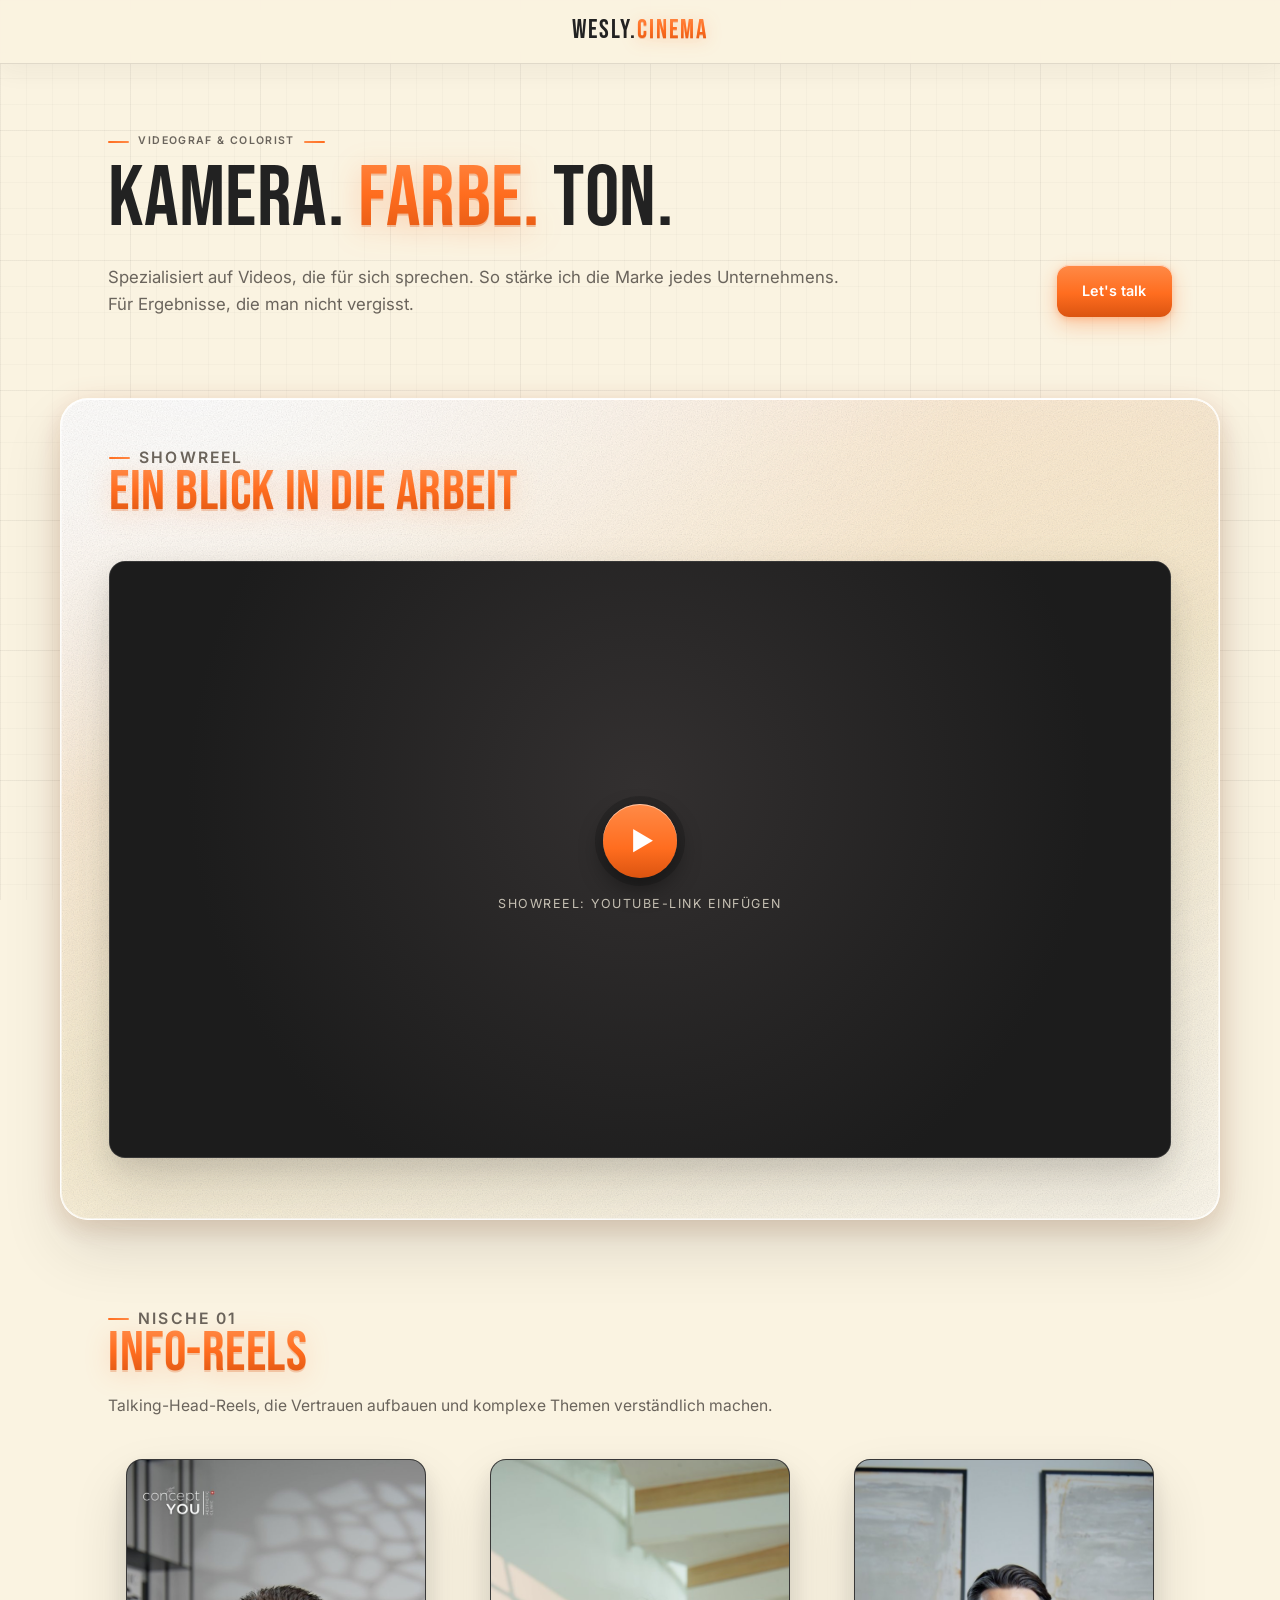
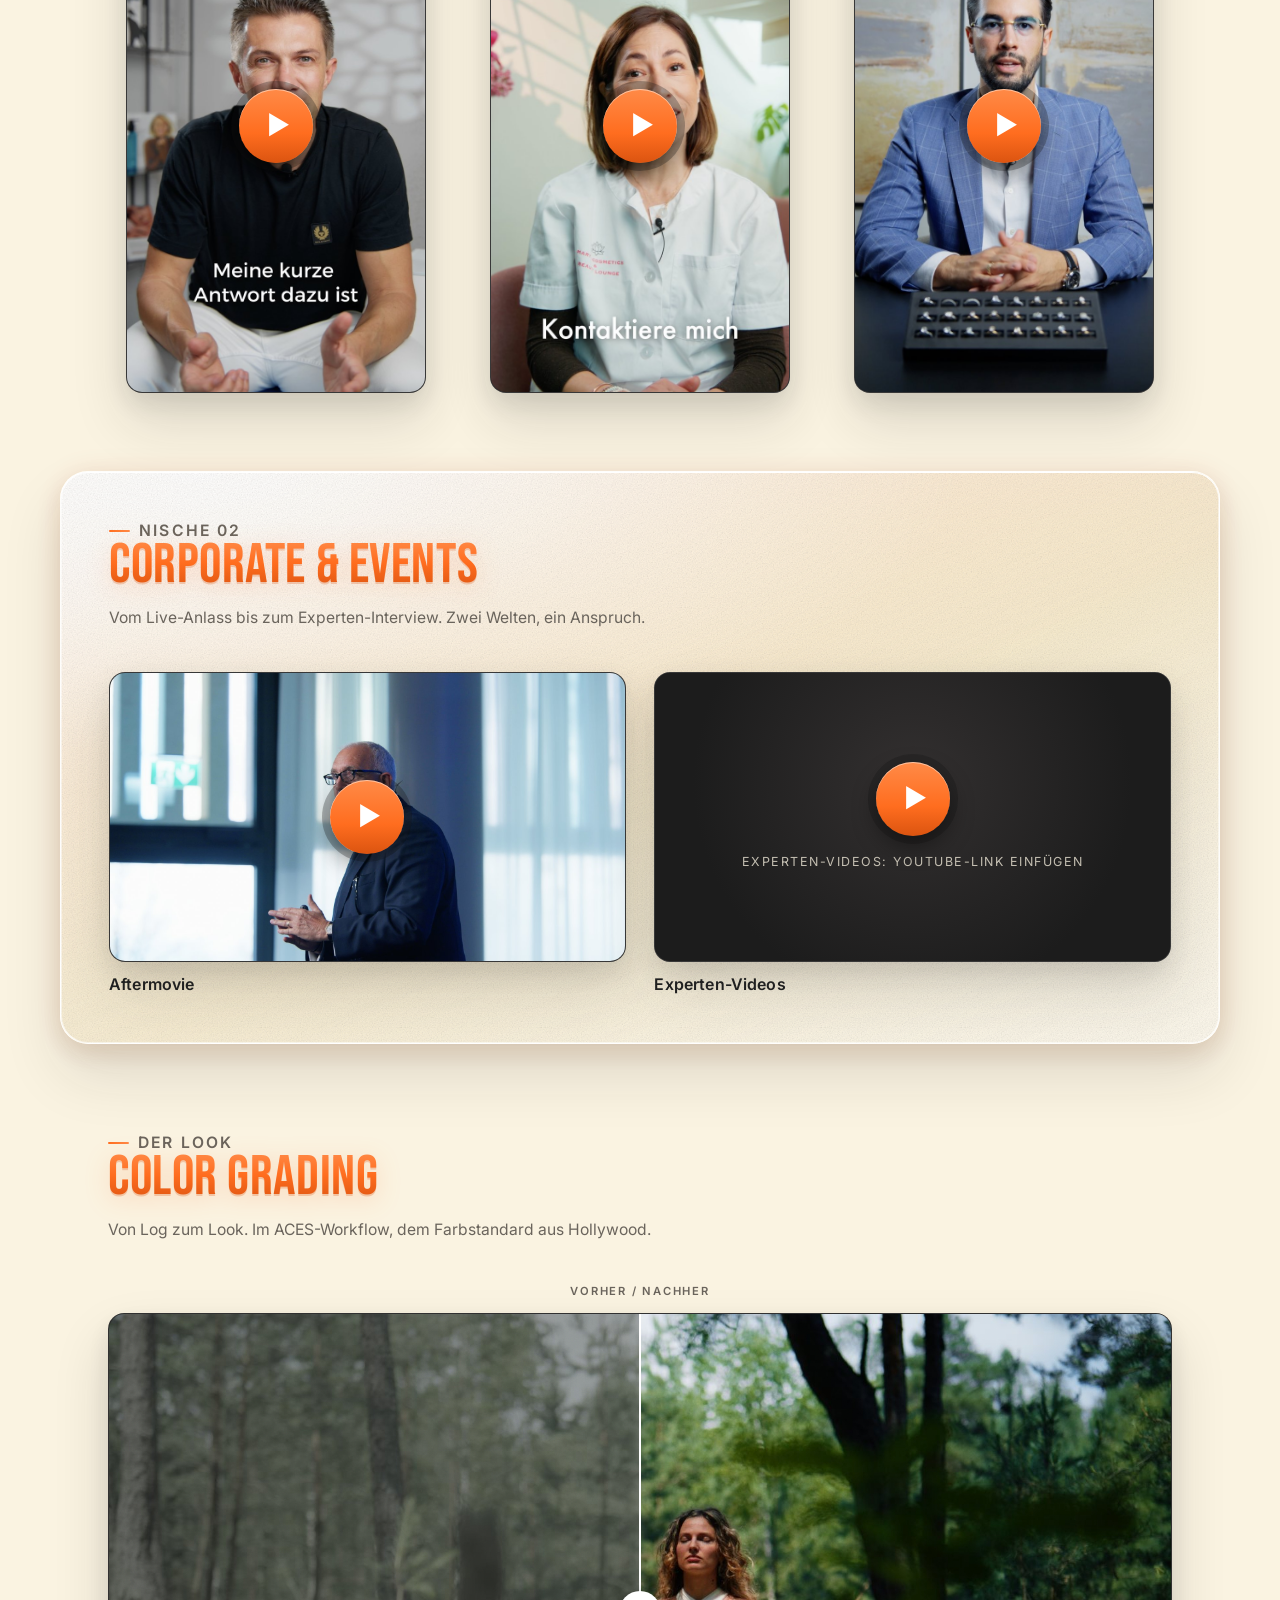
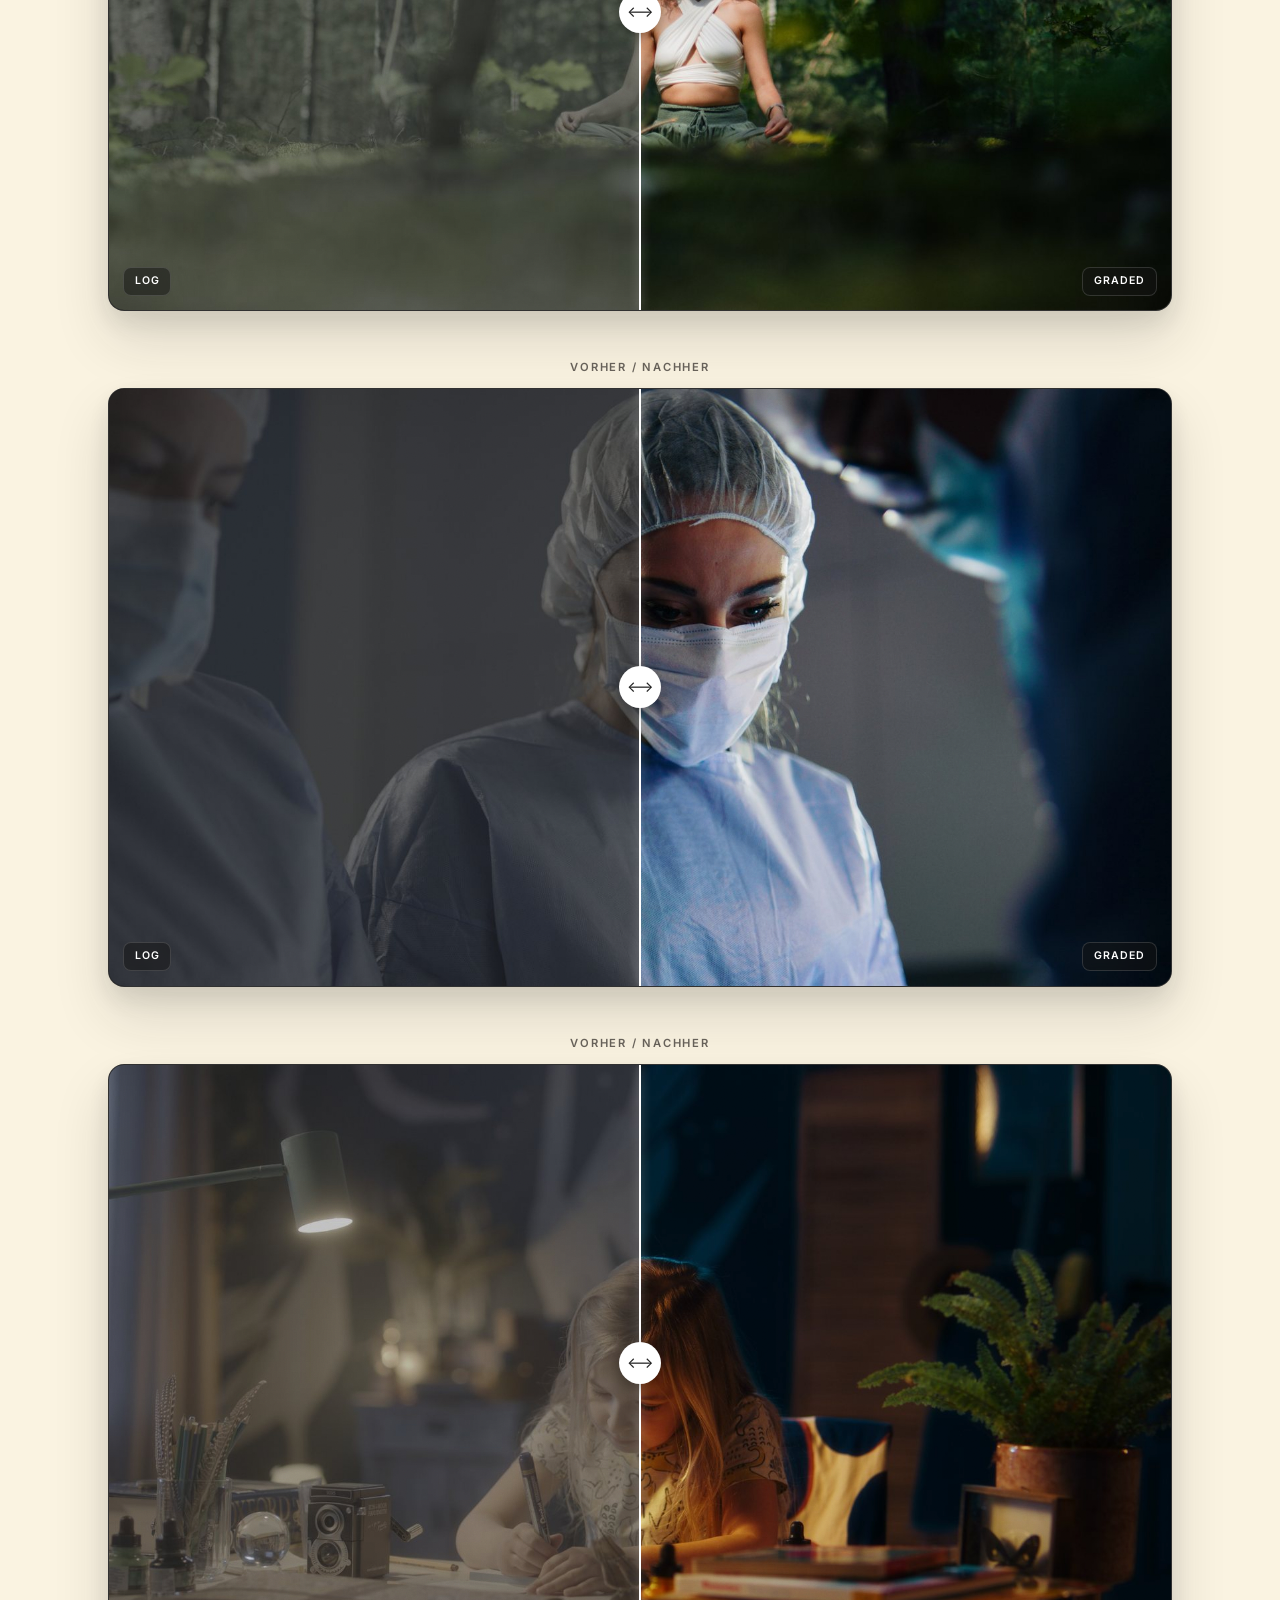
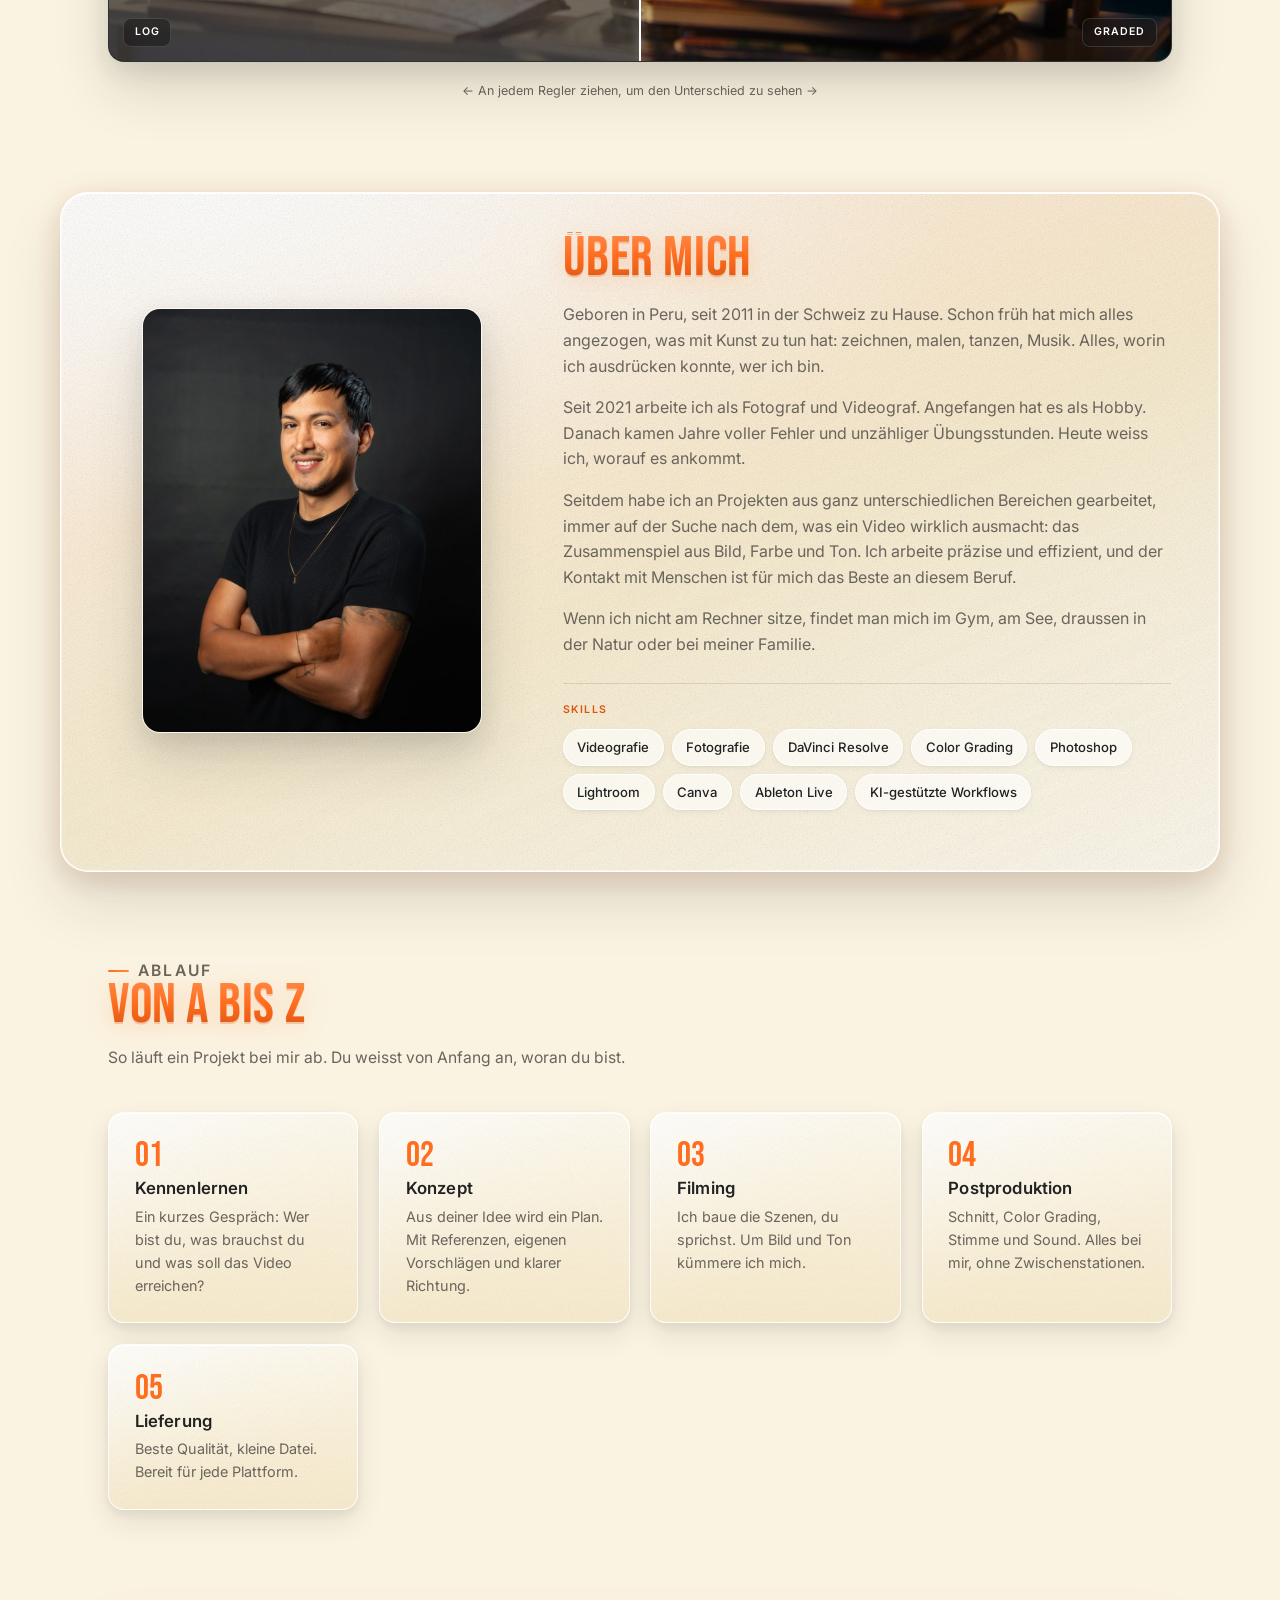
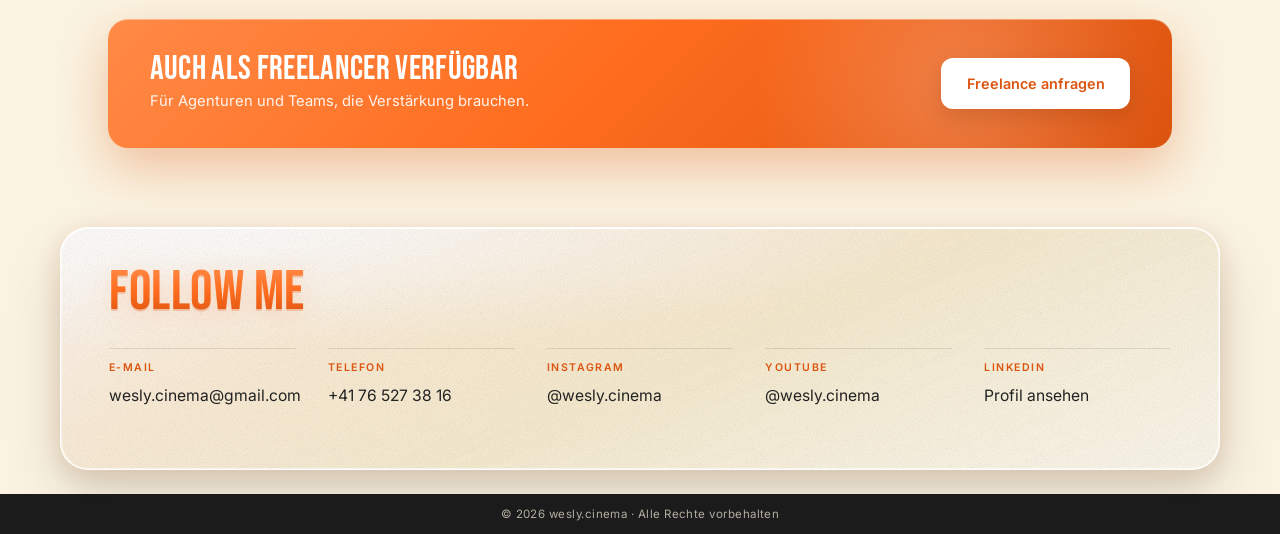
==== commit 57941519: "Rename index_1.html to index.html" ====
--- a/index.html
+++ b/index.html
@@ -3,28 +3,25 @@
 <head>
 <meta charset="UTF-8">
 <meta name="viewport" content="width=device-width, initial-scale=1.0">
-<title>wesly.cinema — Videograf &amp; Colorist</title>
-<meta name="description" content="Wesly Garcia — freier Videograf und Colorist. Talking-Head-Videos, Corporate & Events, Color Grading. Auch für Freelance-Zusammenarbeit verfügbar.">
+<title>wesly.cinema · Videograf &amp; Colorist</title>
+<meta name="description" content="wesly.cinema, freier Videograf und Colorist. Info-Reels, Corporate und Events, Color Grading. Auch für Freelance-Zusammenarbeit verfügbar.">
 <link rel="preconnect" href="https://fonts.googleapis.com">
 <link rel="preconnect" href="https://fonts.gstatic.com" crossorigin>
 <link href="https://fonts.googleapis.com/css2?family=Bebas+Neue&family=Inter:wght@400;500;600;700&display=swap" rel="stylesheet">
 <style>
   :root{
-    /* --- Farbpalette --- */
-    --paper: #FAF3E1;        /* Hintergrund */
-    --panel: #F5E7C6;        /* Zusatzfarbe: Blöcke, Karten */
-    --panel-2: #F9EFD8;      /* helle Variante */
-    --orange: #FF6D1F;       /* grosse Titel / Akzent */
+    --paper: #FAF3E1;
+    --panel: #F5E7C6;
+    --panel-2: #F9EFD8;
+    --orange: #FF6D1F;
     --orange-light: #FF8A47;
     --orange-deep: #DB5410;
-    --ink: #222222;          /* Fliesstext */
-    --ink-dim: #6a645c;      /* gedämpfter Text */
-    --dark: #1c1c1c;         /* Videoflächen */
+    --ink: #222222;
+    --ink-dim: #6a645c;
+    --dark: #1c1c1c;
 
     --line: rgba(34,34,34,0.12);
-    --line-soft: rgba(34,34,34,0.08);
-
-    /* --- Schatten / Tiefe --- */
+
     --sh-sm: 0 1px 2px rgba(34,34,34,0.06), 0 2px 6px rgba(34,34,34,0.05);
     --sh-md: 0 4px 10px rgba(34,34,34,0.07), 0 12px 28px rgba(34,34,34,0.09);
     --sh-lg: 0 10px 24px rgba(34,34,34,0.10), 0 28px 56px rgba(34,34,34,0.14);
@@ -42,26 +39,25 @@
     color:var(--ink);
     font-family:'Inter',system-ui,sans-serif; line-height:1.6;
     -webkit-font-smoothing:antialiased;
-    /* Karo-Papier: feines Raster + stärkere Linie alle 5 Felder */
     background:
-      repeating-linear-gradient(to right, rgba(34,34,34,0.045) 0 1px, transparent 1px 26px),
-      repeating-linear-gradient(to bottom, rgba(34,34,34,0.045) 0 1px, transparent 1px 26px),
-      repeating-linear-gradient(to right, rgba(34,34,34,0.07) 0 1.5px, transparent 1.5px 130px),
-      repeating-linear-gradient(to bottom, rgba(34,34,34,0.07) 0 1.5px, transparent 1.5px 130px),
+      repeating-linear-gradient(to right, rgba(34,34,34,0.025) 0 1px, transparent 1px 26px),
+      repeating-linear-gradient(to bottom, rgba(34,34,34,0.025) 0 1px, transparent 1px 26px),
+      repeating-linear-gradient(to right, rgba(34,34,34,0.04) 0 1.5px, transparent 1.5px 130px),
+      repeating-linear-gradient(to bottom, rgba(34,34,34,0.04) 0 1.5px, transparent 1.5px 130px),
       var(--paper);
     background-attachment: fixed;
   }
   ::selection{ background:var(--orange); color:#fff; }
   img,iframe{ display:block; max-width:100%; }
 
-  h1,h2,h3,.display{
+  h1,h2,h3{
     font-family:'Bebas Neue','Inter',sans-serif; font-weight:400;
     letter-spacing:0.01em; line-height:0.95; margin:0;
   }
 
   .eyebrow{
     font-family:'Inter',sans-serif; font-size:0.66rem; font-weight:600;
-    letter-spacing:0.13em; text-transform:uppercase; color:var(--ink-dim);
+    letter-spacing:0.13em; text-transform:uppercase; color:var(--ink-dim); line-height:1;
     margin:0 0 0.7rem; display:flex; align-items:center; gap:0.6rem;
   }
   .eyebrow::before{ content:""; width:1.3rem; height:2px; border-radius:2px;
@@ -72,29 +68,25 @@
   .wrap{ max-width:var(--max); margin:0 auto; padding-left:var(--gap); padding-right:var(--gap); }
   :focus-visible{ outline:2px solid var(--orange); outline-offset:3px; }
 
+  .grad{
+    background:linear-gradient(180deg,var(--orange-light),var(--orange) 45%,var(--orange-deep));
+    -webkit-background-clip:text; background-clip:text; -webkit-text-fill-color:transparent;
+    filter:drop-shadow(0 2px 0 rgba(219,84,16,0.25)) drop-shadow(0 5px 12px rgba(255,109,31,0.22));
+  }
+
   /* ---------- BUTTONS ---------- */
   .btn{
-    position:relative; display:inline-flex; align-items:center; gap:0.5rem;
+    display:inline-flex; align-items:center; gap:0.5rem;
     font-family:'Inter',sans-serif; font-weight:600; font-size:0.9rem;
     text-decoration:none; padding:0.9rem 1.6rem; border-radius:12px;
-    transition:transform .2s cubic-bezier(.2,.8,.2,1), box-shadow .2s ease, background .2s ease, border-color .2s ease;
-    will-change:transform;
+    transition:transform .2s cubic-bezier(.2,.8,.2,1), box-shadow .2s ease, background .2s ease;
   }
   .btn-primary{
     color:#fff;
     background:linear-gradient(180deg,var(--orange-light),var(--orange) 55%,var(--orange-deep));
     box-shadow:var(--sh-orange), var(--sh-inset);
   }
-  .btn-primary:hover{ transform:translateY(-3px); box-shadow:0 14px 30px rgba(255,109,31,0.4), 0 4px 10px rgba(255,109,31,0.3), var(--sh-inset); }
-  .btn-primary:active{ transform:translateY(-1px); }
-  .btn-ghost{
-    color:var(--ink);
-    background:var(--panel-2);
-    border:1px solid var(--line);
-    box-shadow:var(--sh-sm), inset 0 1px 0 rgba(255,255,255,0.8);
-  }
-  .btn-ghost:hover{ transform:translateY(-3px); color:var(--orange-deep); border-color:var(--orange-light); box-shadow:var(--sh-md), inset 0 1px 0 rgba(255,255,255,0.8); }
-  .btn-ghost:active{ transform:translateY(-1px); }
+  .btn-primary:hover{ transform:translateY(-3px); box-shadow:0 14px 30px rgba(255,109,31,0.4), var(--sh-inset); }
 
   /* ---------- NAV ---------- */
   header.nav{
@@ -104,46 +96,36 @@
     border-bottom:1px solid var(--line);
     box-shadow:0 8px 24px rgba(34,34,34,0.05);
   }
-  .nav-inner{ display:grid; grid-template-columns:1fr auto 1fr; align-items:center; padding:0.6rem 0; }
-  .logo{ grid-column:2; justify-self:center; font-family:'Bebas Neue',sans-serif; font-size:1.55rem; letter-spacing:0.08em; text-decoration:none; color:var(--ink); }
+  .nav-inner{ display:flex; justify-content:center; align-items:center; padding:0.7rem 0; }
+  .logo{ font-family:'Bebas Neue',sans-serif; font-size:1.6rem; letter-spacing:0.08em; text-decoration:none; color:var(--ink); }
   .logo span{
     background:linear-gradient(180deg,var(--orange-light),var(--orange) 45%,var(--orange-deep));
     -webkit-background-clip:text; background-clip:text; -webkit-text-fill-color:transparent;
     filter:drop-shadow(0 1px 0 rgba(219,84,16,0.30)) drop-shadow(0 3px 8px rgba(255,109,31,0.28));
   }
-  nav.links{ grid-column:3; justify-self:end; display:flex; gap:2rem; align-items:center; }
-  nav.links a{ text-decoration:none; font-size:0.82rem; font-weight:500; letter-spacing:0.06em; text-transform:uppercase; color:var(--ink-dim); transition:color .15s ease; }
-  nav.links a:hover{ color:var(--orange-deep); }
-  .nav-cta{ display:none; padding:0.6rem 1.2rem; }
-  .nav-cta.btn-primary{
-    color:#fff;
-    background:linear-gradient(180deg,var(--orange),var(--orange-deep));
-    text-shadow:0 1px 2px rgba(90,30,0,0.35);
-  }
-  @media (min-width:860px){ .nav-cta{ display:inline-flex; } }
-  @media (max-width:859px){ nav.links a:not(.nav-cta){ display:none; } }
+  nav.links{ display:none; }
 
   /* ---------- HERO ---------- */
-  .hero{ padding:clamp(3.5rem,9vw,6.5rem) 0 clamp(2.5rem,6vw,4rem); }
+  .hero{ padding:clamp(3rem,7vw,4.5rem) 0 clamp(2.5rem,6vw,3.5rem); }
   .hero h1{
-    font-size:clamp(3.2rem,11vw,8.5rem); letter-spacing:0.005em; text-transform:uppercase;
-    color:var(--ink);
+    font-size:clamp(3.2rem,7.5vw,5.4rem);
+    letter-spacing:0.005em; text-transform:uppercase; color:var(--ink);
   }
   .hero h1 .thin{
     background:linear-gradient(180deg,var(--orange-light),var(--orange) 45%,var(--orange-deep));
     -webkit-background-clip:text; background-clip:text; -webkit-text-fill-color:transparent;
     filter:drop-shadow(0 2px 0 rgba(219,84,16,0.30)) drop-shadow(0 6px 14px rgba(255,109,31,0.28));
   }
-  .hero-row{ display:flex; flex-wrap:wrap; justify-content:space-between; align-items:flex-end; gap:1.5rem; margin-top:1.4rem; }
-  .hero p.lede{ font-size:1.1rem; color:var(--ink-dim); max-width:44ch; margin:0; }
-  .hero .actions{ display:flex; gap:0.8rem; flex-wrap:wrap; }
+  /* Text und Button auf gleicher Höhe ausgerichtet */
+  .hero-row{ display:flex; flex-wrap:wrap; justify-content:space-between; align-items:flex-start; gap:1.5rem 2.5rem; margin-top:1.5rem; }
+  .hero p.lede{ font-size:1.05rem; color:var(--ink-dim); flex:1 1 420px; max-width:68ch; margin:0; }
+  .hero .actions{ display:flex; gap:0.8rem; flex:0 0 auto; align-self:center; }
 
   /* ---------- VIDEO FRAME ---------- */
   .video-frame{
     position:relative; width:100%; aspect-ratio:16/9;
     background:var(--dark); border:1px solid rgba(255,255,255,0.12);
-    border-radius:16px; overflow:hidden;
-    box-shadow:var(--sh-lg);
+    border-radius:16px; overflow:hidden; box-shadow:var(--sh-lg);
     transition:transform .25s cubic-bezier(.2,.8,.2,1), box-shadow .25s ease;
   }
   .video-frame:hover{ transform:translateY(-4px); box-shadow:0 16px 34px rgba(34,34,34,0.16), 0 40px 70px rgba(34,34,34,0.18); }
@@ -155,66 +137,67 @@
     color:rgba(250,243,225,0.75); text-align:center; padding:1.5rem;
   }
   .play-btn{
-    width:78px; height:78px; border-radius:50%; color:#fff;
+    position:relative; z-index:1;
+    width:74px; height:74px; border-radius:50%; color:#fff;
     background:linear-gradient(180deg,var(--orange-light),var(--orange) 60%,var(--orange-deep));
-    display:flex; align-items:center; justify-content:center; font-size:1.7rem; padding-left:5px;
-    box-shadow:0 10px 24px rgba(255,109,31,0.45), inset 0 1px 0 rgba(255,255,255,0.5);
-  }
-  .video-placeholder .ph-label{ font-size:0.8rem; letter-spacing:0.12em; text-transform:uppercase; }
+    display:flex; align-items:center; justify-content:center; font-size:1.6rem; padding-left:5px;
+    box-shadow:0 10px 24px rgba(0,0,0,0.45), 0 0 0 8px rgba(20,20,20,0.28), inset 0 1px 0 rgba(255,255,255,0.5);
+  }
+  .video-placeholder .ph-label{ font-size:0.78rem; letter-spacing:0.12em; text-transform:uppercase; }
 
   /* ---------- SECTIONS ---------- */
-  section{ padding:clamp(4rem,9vw,7rem) 0; position:relative; }
-  /* Blöcke als schwebende Glas-Panels mit orangem Schimmer */
-  section.alt{
-    background:none; border:0; box-shadow:none;
-    padding:clamp(2rem,5vw,3.5rem) var(--gap);
-  }
+  section{ padding:clamp(2.2rem,4.5vw,3.4rem) 0; position:relative; }
+  section.alt{ background:none; border:0; box-shadow:none; padding:clamp(0.9rem,2.2vw,1.5rem) var(--gap); }
   section.alt > .wrap{
     background:
-      url("data:image/svg+xml;utf8,<svg xmlns='http://www.w3.org/2000/svg' width='140' height='140'><filter id='f'><feTurbulence type='fractalNoise' baseFrequency='0.85' numOctaves='3' stitchTiles='stitch'/><feColorMatrix type='saturate' values='0'/></filter><rect width='100%25' height='100%25' filter='url(%23f)' opacity='0.14'/></svg>"),
-      linear-gradient(155deg, rgba(255,255,255,0.75) 0%, rgba(255,255,255,0.18) 32%, rgba(255,255,255,0) 60%),
-      linear-gradient(160deg, rgba(255,109,31,0.16), rgba(245,231,198,0.80) 55%, rgba(250,243,225,0.76));
-    backdrop-filter:blur(30px) saturate(1.7); -webkit-backdrop-filter:blur(30px) saturate(1.7);
-    border:1px solid rgba(255,255,255,0.85);
+      url("data:image/svg+xml;utf8,<svg xmlns='http://www.w3.org/2000/svg' width='140' height='140'><filter id='f'><feTurbulence type='fractalNoise' baseFrequency='0.8' numOctaves='4' stitchTiles='stitch'/><feColorMatrix type='saturate' values='0'/></filter><rect width='100%25' height='100%25' filter='url(%23f)' opacity='0.26'/></svg>"),
+      radial-gradient(120% 90% at 12% 0%, rgba(255,255,255,0.9), rgba(255,255,255,0) 55%),
+      linear-gradient(155deg, rgba(255,255,255,0.85) 0%, rgba(255,255,255,0.3) 30%, rgba(255,255,255,0.05) 55%, rgba(255,255,255,0.35) 100%),
+      linear-gradient(160deg, rgba(255,109,31,0.20), rgba(245,231,198,0.86) 55%, rgba(250,243,225,0.80));
+    backdrop-filter:blur(34px) saturate(1.8); -webkit-backdrop-filter:blur(34px) saturate(1.8);
+    border:1px solid rgba(255,255,255,0.9);
     border-radius:28px;
-    padding-top:clamp(2.5rem,6vw,4.5rem);
-    padding-bottom:clamp(2.5rem,6vw,4.5rem);
+    padding-top:clamp(1.5rem,3.2vw,2.4rem);
+    padding-bottom:clamp(2.4rem,5vw,3.8rem);
     box-shadow:
       0 10px 24px rgba(34,34,34,0.08),
       0 30px 60px rgba(34,34,34,0.12),
-      0 4px 30px rgba(255,109,31,0.10),
-      inset 0 1px 0 rgba(255,255,255,0.95),
-      inset 0 -1px 0 rgba(255,255,255,0.4);
-  }
-  .section-head{ display:flex; justify-content:space-between; align-items:flex-end; flex-wrap:wrap; gap:1rem; margin-bottom:clamp(2rem,5vw,3rem); }
-  .section-head h2{ font-size:clamp(2.4rem,6vw,4rem); text-transform:uppercase;
-    background:linear-gradient(180deg,var(--orange-light),var(--orange) 45%,var(--orange-deep));
-    -webkit-background-clip:text; background-clip:text; -webkit-text-fill-color:transparent;
-    filter:drop-shadow(0 2px 0 rgba(219,84,16,0.25)) drop-shadow(0 5px 12px rgba(255,109,31,0.22)); }
-  .section-head p{ color:var(--ink-dim); max-width:40ch; margin:0; font-size:0.98rem; }
+      0 4px 30px rgba(255,109,31,0.12),
+      inset 0 1px 0 rgba(255,255,255,1),
+      inset 0 -1px 0 rgba(255,255,255,0.5),
+      inset 1px 0 0 rgba(255,255,255,0.5),
+      inset -1px 0 0 rgba(255,255,255,0.5);
+  }
+  /* Untertitel immer direkt unter dem Titel, linksbündig */
+  .section-head{ margin-bottom:clamp(1.8rem,4vw,2.6rem); }
+  .section-head h2{ font-size:clamp(2.2rem,5vw,3.5rem); text-transform:uppercase; }
+  .section-head p{ color:var(--ink-dim); margin:0.8rem 0 0; font-size:0.98rem; max-width:none; }
+
+  /* Nur der Corporate-Block: unten enger, damit er symmetrisch wirkt */
+  #corporate > .wrap{ padding-bottom:clamp(2rem,4.2vw,3rem); }
 
   /* ---------- BEFORE / AFTER SLIDER ---------- */
-  .grade-block{ margin-bottom:clamp(2.5rem,5vw,3.5rem); }
-  .grade-block:last-child{ margin-bottom:0; }
+  .grade-block{ margin-bottom:clamp(2rem,4vw,3rem); }
+  .grade-block:last-of-type{ margin-bottom:0; }
   .slider-caption{
-    display:flex; justify-content:space-between; align-items:baseline; gap:1rem;
-    font-family:'Inter',sans-serif; font-size:0.72rem; font-weight:600;
-    letter-spacing:0.1em; text-transform:uppercase; color:var(--ink-dim); margin-bottom:0.7rem;
-  }
-  .slider-caption strong{ color:var(--ink); font-weight:700; }
+    text-align:center; font-family:'Inter',sans-serif; font-size:0.7rem; font-weight:600;
+    letter-spacing:0.16em; text-transform:uppercase; color:var(--ink-dim); margin-bottom:0.7rem;
+  }
   .grade-slider{
-    position:relative; width:100%; aspect-ratio:16/8;
+    position:relative; width:100%; aspect-ratio:16/9;
     border-radius:16px; overflow:hidden; border:1px solid rgba(255,255,255,0.12); background:#141414;
     box-shadow:var(--sh-lg);
   }
   .frame{ position:absolute; inset:0; overflow:hidden; }
-  .frame.graded{ clip-path:inset(0 calc(100% - var(--pos,50%)) 0 0); }
+  .frame img{ position:absolute; inset:0; width:100%; height:100%; object-fit:cover; display:block; }
+  /* Roh links, Graded rechts */
+  .frame.graded{ clip-path:inset(0 0 0 var(--pos,50%)); }
   .divider{ position:absolute; top:0; bottom:0; left:var(--pos,50%); width:2px; background:#fff; transform:translateX(-1px); pointer-events:none; box-shadow:0 0 10px rgba(255,255,255,0.5); }
   .handle{
     position:absolute; top:50%; left:var(--pos,50%); width:42px; height:42px;
     transform:translate(-50%,-50%); border-radius:50%; background:#fff;
     display:flex; align-items:center; justify-content:center; pointer-events:none;
-    box-shadow:0 4px 16px rgba(0,0,0,0.35), inset 0 1px 0 rgba(255,255,255,0.9); color:var(--ink); font-size:0.95rem;
+    box-shadow:0 4px 16px rgba(0,0,0,0.35); color:var(--ink); font-size:0.95rem;
   }
   .handle::after{ content:"⟷"; }
   .grade-range{ position:absolute; inset:0; width:100%; height:100%; margin:0; opacity:0; cursor:ew-resize; }
@@ -230,57 +213,7 @@
     position:absolute; inset:0; opacity:0.05; mix-blend-mode:overlay; pointer-events:none;
     background-image:url("data:image/svg+xml;utf8,<svg xmlns='http://www.w3.org/2000/svg' width='120' height='120'><filter id='n'><feTurbulence type='fractalNoise' baseFrequency='0.9' numOctaves='2' stitchTiles='stitch'/></filter><rect width='100%25' height='100%25' filter='url(%23n)'/></svg>");
   }
-  .slider-help{ font-size:0.78rem; color:var(--ink-dim); margin-top:0.7rem; text-align:center; }
-
-  /* ---- SCENE: SEE / LANDSCHAFT ---- */
-  .scene-lake .sky{ position:absolute; inset:0; }
-  .scene-lake .sun{ position:absolute; width:13%; aspect-ratio:1; border-radius:50%; top:24%; left:63%; }
-  .scene-lake .mtn{ position:absolute; left:0; right:0; bottom:0; height:70%; }
-  .scene-lake .water{ position:absolute; left:0; right:0; bottom:0; height:32%; }
-  .scene-lake .water::before{ content:""; position:absolute; inset:0; background:repeating-linear-gradient(to bottom,rgba(255,255,255,0.06) 0px,rgba(255,255,255,0.06) 1px,transparent 1px,transparent 5px); }
-  .scene-lake .raw .sky{ background:linear-gradient(180deg,#8a8f92,#9ba0a2 60%,#a7abac); }
-  .scene-lake .raw .sun{ background:radial-gradient(circle,rgba(255,255,255,0.5),rgba(255,255,255,0) 70%); }
-  .scene-lake .raw .mtn.back{ clip-path:polygon(0 55%,12% 30%,26% 48%,40% 20%,55% 44%,68% 18%,82% 42%,100% 26%,100% 100%,0 100%); background:#888d90; }
-  .scene-lake .raw .mtn.mid{ clip-path:polygon(0 72%,15% 46%,30% 64%,48% 38%,63% 60%,80% 40%,100% 58%,100% 100%,0 100%); background:#767b7e; }
-  .scene-lake .raw .mtn.front{ clip-path:polygon(0 88%,20% 66%,38% 80%,58% 60%,75% 78%,100% 68%,100% 100%,0 100%); background:#5b6063; }
-  .scene-lake .raw .water{ background:linear-gradient(180deg,#9ba0a2,#7c8184); }
-  .scene-lake .graded .sky{ background:linear-gradient(180deg,#1a2740,#3a4a66 55%,#e0b57a); }
-  .scene-lake .graded .sun{ background:radial-gradient(circle,#fbe6c4,#e0b57a 45%,rgba(224,181,122,0) 72%); box-shadow:0 0 55px 18px rgba(224,181,122,0.3); }
-  .scene-lake .graded .mtn.back{ clip-path:polygon(0 55%,12% 30%,26% 48%,40% 20%,55% 44%,68% 18%,82% 42%,100% 26%,100% 100%,0 100%); background:#2c3d63; }
-  .scene-lake .graded .mtn.mid{ clip-path:polygon(0 72%,15% 46%,30% 64%,48% 38%,63% 60%,80% 40%,100% 58%,100% 100%,0 100%); background:#223154; }
-  .scene-lake .graded .mtn.front{ clip-path:polygon(0 88%,20% 66%,38% 80%,58% 60%,75% 78%,100% 68%,100% 100%,0 100%); background:#141d30; }
-  .scene-lake .graded .water{ background:linear-gradient(180deg,#2e3b3a,#141d30); }
-
-  /* ---- SCENE: PORTRÄT / BEAUTY ---- */
-  .scene-portrait .bg{ position:absolute; inset:0; }
-  .scene-portrait .body{ position:absolute; bottom:0; left:50%; transform:translateX(-50%); width:52%; height:46%; border-radius:44% 44% 0 0; }
-  .scene-portrait .head{ position:absolute; bottom:40%; left:50%; transform:translateX(-50%); width:26%; aspect-ratio:1/1.15; border-radius:48% 48% 46% 46%; }
-  .scene-portrait .vignette{ position:absolute; inset:0; }
-  .scene-portrait .raw .bg{ background:linear-gradient(160deg,#9aa39a,#8b968c); }
-  .scene-portrait .raw .body{ background:#7f8a86; }
-  .scene-portrait .raw .head{ background:#a9a596; }
-  .scene-portrait .raw .vignette{ background:radial-gradient(circle at 50% 42%, transparent 45%, rgba(30,35,30,0.28)); }
-  .scene-portrait .graded .bg{ background:linear-gradient(160deg,#2a3350,#43384a 70%,#6b4a52); }
-  .scene-portrait .graded .body{ background:linear-gradient(180deg,#3a4364,#232a45); }
-  .scene-portrait .graded .head{ background:radial-gradient(circle at 42% 38%, #f0c39a, #d99f76 70%, #b87a55); box-shadow:0 0 30px rgba(240,195,154,0.35); }
-  .scene-portrait .graded .vignette{ background:radial-gradient(circle at 50% 40%, transparent 38%, rgba(15,12,20,0.55)); }
-
-  /* ---- SCENE: INTERVIEW / INNENRAUM ---- */
-  .scene-interview .wall{ position:absolute; inset:0; }
-  .scene-interview .window{ position:absolute; top:12%; right:10%; width:26%; height:52%; border-radius:3px; }
-  .scene-interview .floor{ position:absolute; left:0; right:0; bottom:0; height:22%; }
-  .scene-interview .subject{ position:absolute; bottom:0; left:24%; transform:translateX(-50%); width:26%; height:66%; border-radius:40% 40% 0 0; }
-  .scene-interview .shead{ position:absolute; bottom:52%; left:24%; transform:translateX(-50%); width:13%; aspect-ratio:1/1.1; border-radius:48%; }
-  .scene-interview .raw .wall{ background:#b3b2a4; }
-  .scene-interview .raw .window{ background:#e8e6d8; box-shadow:0 0 0 1px rgba(0,0,0,0.05); }
-  .scene-interview .raw .floor{ background:#9a988b; }
-  .scene-interview .raw .subject{ background:#6f7268; }
-  .scene-interview .raw .shead{ background:#aba894; }
-  .scene-interview .graded .wall{ background:linear-gradient(120deg,#243a44,#1b2c38); }
-  .scene-interview .graded .window{ background:linear-gradient(180deg,#f4d9a0,#e0b170); box-shadow:0 0 40px 8px rgba(244,217,160,0.4); }
-  .scene-interview .graded .floor{ background:#12212b; }
-  .scene-interview .graded .subject{ background:linear-gradient(180deg,#33414f,#1c2733); }
-  .scene-interview .graded .shead{ background:radial-gradient(circle at 40% 40%, #efb98a, #c98a5f 75%); }
+  .slider-help{ font-size:0.78rem; color:var(--ink-dim); margin-top:1.2rem; text-align:center; }
 
   /* ---------- VIDEO GRID ---------- */
   .video-grid{ display:grid; grid-template-columns:repeat(auto-fit,minmax(300px,1fr)); gap:1.8rem; }
@@ -288,36 +221,44 @@
   .video-card{ display:flex; flex-direction:column; gap:0.9rem; }
   .video-card .meta h3{ font-family:'Inter',sans-serif; font-weight:600; font-size:1rem; margin:0 0 0.2rem; color:var(--ink); }
   .video-card .meta p{ margin:0; font-size:0.88rem; color:var(--ink-dim); }
-  .video-frame.vertical{ aspect-ratio:9/16; max-width:320px; margin:0 auto; width:100%; }
+  .video-frame.vertical{ aspect-ratio:9/16; max-width:300px; margin:0 auto; width:100%; }
 
   /* ---------- ÜBER MICH ---------- */
-  .about-grid{ display:grid; grid-template-columns:0.85fr 1.15fr; gap:clamp(1.8rem,5vw,3.5rem); align-items:center; }
+  .about-grid{ display:grid; grid-template-columns:0.8fr 1.2fr; gap:clamp(1.8rem,4vw,3rem); align-items:center; }
   @media (max-width:760px){ .about-grid{ grid-template-columns:1fr; } }
   .portrait, .portrait-img{
-    width:100%; aspect-ratio:4/5; border-radius:18px; overflow:hidden;
+    width:100%; max-width:340px; aspect-ratio:4/5; border-radius:18px; overflow:hidden;
     box-shadow:var(--sh-lg); border:1px solid rgba(255,255,255,0.6);
+    justify-self:center; align-self:center; margin:0;
   }
   .portrait-img{ object-fit:cover; display:block; }
   .portrait{
     display:flex; align-items:center; justify-content:center; text-align:center; padding:1.5rem;
     background:linear-gradient(160deg,#3a3a3a,var(--dark) 60%,#2a2320);
-    color:rgba(250,243,225,0.7); font-size:0.78rem; letter-spacing:0.12em; text-transform:uppercase;
-  }
+    color:rgba(250,243,225,0.7); font-size:0.75rem; letter-spacing:0.12em; text-transform:uppercase;
+  }
+  .about-copy h2{ font-size:clamp(2.2rem,5vw,3.5rem); text-transform:uppercase; margin-bottom:1.1rem; }
   .about-copy p{ color:var(--ink-dim); font-size:1rem; margin:0 0 1rem; }
-  .about-copy p:last-child{ margin-bottom:0; }
-  .about-copy h2{ font-size:clamp(2.2rem,5.5vw,3.4rem); text-transform:uppercase; margin-bottom:1.2rem;
-    background:linear-gradient(180deg,var(--orange-light),var(--orange) 45%,var(--orange-deep));
-    -webkit-background-clip:text; background-clip:text; -webkit-text-fill-color:transparent;
-    filter:drop-shadow(0 2px 0 rgba(219,84,16,0.25)) drop-shadow(0 5px 12px rgba(255,109,31,0.22)); }
-  .about-facts{ display:flex; flex-wrap:wrap; gap:1.6rem; margin-top:1.5rem; padding-top:1.3rem; border-top:1px solid var(--line); }
-  .about-facts div{ min-width:110px; }
-  .about-facts .k{ font-family:'Bebas Neue',sans-serif; font-size:1.7rem; color:var(--orange); line-height:1; }
-  .about-facts .v{ font-size:0.8rem; color:var(--ink-dim); }
-
-  /* ---------- ANGEBOT ---------- */
-  .offer-grid{ display:grid; grid-template-columns:repeat(auto-fit,minmax(230px,1fr)); gap:1.4rem; }
-  .offer-card{
-    position:relative; border-radius:16px; padding:1.8rem; display:flex; flex-direction:column;
+  .about-copy p:last-of-type{ margin-bottom:0; }
+  .skills{ margin-top:1.6rem; padding-top:1.3rem; border-top:1px solid var(--line); }
+  .skills h3{
+    font-family:'Inter',sans-serif; font-size:0.66rem; font-weight:600;
+    letter-spacing:0.14em; text-transform:uppercase; color:var(--orange-deep);
+    margin:0 0 0.9rem;
+  }
+  .skills ul{ list-style:none; margin:0; padding:0; display:flex; flex-wrap:wrap; gap:0.5rem; }
+  .skills li{
+    font-size:0.82rem; font-weight:500; color:var(--ink);
+    padding:0.42rem 0.85rem; border-radius:999px;
+    background:rgba(255,255,255,0.6);
+    border:1px solid rgba(255,255,255,0.9);
+    box-shadow:var(--sh-sm);
+  }
+
+  /* ---------- ABLAUF ---------- */
+  .step-grid{ display:grid; grid-template-columns:repeat(auto-fit,minmax(210px,1fr)); gap:1.3rem; }
+  .step-card{
+    position:relative; border-radius:16px; padding:1.6rem; display:flex; flex-direction:column;
     background:
       url("data:image/svg+xml;utf8,<svg xmlns='http://www.w3.org/2000/svg' width='140' height='140'><filter id='f2'><feTurbulence type='fractalNoise' baseFrequency='0.85' numOctaves='3' stitchTiles='stitch'/><feColorMatrix type='saturate' values='0'/></filter><rect width='100%25' height='100%25' filter='url(%23f2)' opacity='0.12'/></svg>"),
       linear-gradient(155deg, rgba(255,255,255,0.8) 0%, rgba(255,255,255,0.2) 38%, rgba(255,255,255,0) 65%),
@@ -327,48 +268,41 @@
     box-shadow:var(--sh-md), inset 0 1px 0 rgba(255,255,255,0.95);
     transition:transform .25s cubic-bezier(.2,.8,.2,1), box-shadow .25s ease;
   }
-  .offer-card:hover{ transform:translateY(-6px); box-shadow:var(--sh-lg), inset 0 1px 0 rgba(255,255,255,0.9); }
-  .offer-card .num{
-    font-family:'Bebas Neue',sans-serif; font-size:2.4rem; line-height:1; margin-bottom:0.6rem;
-    color:var(--orange);
-  }
-  .offer-card h3{ font-family:'Inter',sans-serif; font-weight:600; font-size:1.15rem; margin:0 0 0.5rem; color:var(--ink); }
-  .offer-card p{ margin:0; color:var(--ink-dim); font-size:0.92rem; }
+  .step-card:hover{ transform:translateY(-6px); box-shadow:var(--sh-lg), inset 0 1px 0 rgba(255,255,255,0.95); }
+  .step-card .num{ font-family:'Bebas Neue',sans-serif; font-size:2.2rem; line-height:1; color:var(--orange); margin-bottom:0.5rem; }
+  .step-card h3{ font-family:'Inter',sans-serif; font-weight:600; font-size:1.05rem; margin:0 0 0.45rem; color:var(--ink); }
+  .step-card p{ margin:0; color:var(--ink-dim); font-size:0.9rem; }
 
   /* ---------- FREELANCE ---------- */
   .freelance{
     position:relative; overflow:hidden; color:#fff; border-radius:20px;
-    padding:clamp(1.8rem,4vw,2.8rem); display:flex; flex-wrap:wrap;
-    align-items:center; justify-content:space-between; gap:1.5rem;
+    padding:clamp(1.5rem,3.5vw,2.2rem) clamp(1.6rem,4vw,2.6rem); display:flex; flex-wrap:wrap;
+    align-items:center; justify-content:space-between; gap:1.2rem;
     background:linear-gradient(135deg,var(--orange-light),var(--orange) 45%,var(--orange-deep));
     box-shadow:0 20px 50px rgba(219,84,16,0.32), inset 0 1px 0 rgba(255,255,255,0.35);
   }
   .freelance::after{ content:""; position:absolute; top:-40%; right:-10%; width:60%; height:180%;
     background:radial-gradient(circle, rgba(255,255,255,0.2), transparent 60%); pointer-events:none; }
   .freelance > *{ position:relative; z-index:1; }
-  .freelance h3{ font-family:'Bebas Neue',sans-serif; font-size:clamp(1.8rem,4vw,2.6rem); text-transform:uppercase; max-width:16ch; color:#fff; }
-  .freelance p{ color:rgba(255,255,255,0.92); margin:0.4rem 0 0; max-width:42ch; font-size:0.95rem; }
-  .freelance .btn-primary{ background:#fff; color:var(--orange-deep); box-shadow:0 8px 20px rgba(120,45,0,0.22), inset 0 1px 0 rgba(255,255,255,0.9); text-shadow:none; }
+  .freelance h3{ font-family:'Bebas Neue',sans-serif; font-size:clamp(1.5rem,3.2vw,2.1rem); text-transform:uppercase; color:#fff; }
+  .freelance p{ color:rgba(255,255,255,0.92); margin:0.25rem 0 0; font-size:0.92rem; }
+  .freelance .btn-primary{ background:#fff; color:var(--orange-deep); box-shadow:0 8px 20px rgba(120,45,0,0.22); text-shadow:none; white-space:nowrap; }
   .freelance .btn-primary:hover{ background:var(--panel-2); }
 
-  /* ---------- CONTACT ---------- */
-  .contact-inner{ display:flex; flex-wrap:wrap; justify-content:space-between; align-items:flex-end; gap:2rem; }
-  .contact-inner h2{ font-size:clamp(2.6rem,6vw,4.5rem); text-transform:uppercase; max-width:14ch;
-    background:linear-gradient(180deg,var(--orange-light),var(--orange) 45%,var(--orange-deep));
-    -webkit-background-clip:text; background-clip:text; -webkit-text-fill-color:transparent;
-    filter:drop-shadow(0 2px 0 rgba(219,84,16,0.25)) drop-shadow(0 5px 12px rgba(255,109,31,0.22)); }
-  .contact-links{ display:grid; grid-template-columns:repeat(auto-fit,minmax(150px,1fr)); gap:1.1rem 2rem; font-size:0.98rem; }
-  .contact-links a{ text-decoration:none; color:var(--ink); }
-  .contact-links a:hover{ color:var(--orange-deep); }
-  .contact-links .label{ font-size:0.7rem; letter-spacing:0.12em; text-transform:uppercase; color:var(--ink-dim); display:block; margin-bottom:0.15rem; }
+  /* ---------- FOLLOW ME ---------- */
+  .follow h2{ font-size:clamp(2.2rem,5vw,3.5rem); text-transform:uppercase; margin-bottom:1.8rem; }
+  .contact-links{ display:grid; grid-template-columns:repeat(auto-fit,minmax(180px,1fr)); gap:1.6rem 2rem; font-size:0.98rem; }
+  .contact-links a{ text-decoration:none; color:var(--ink); display:block; padding-top:0.7rem; border-top:1px solid var(--line); transition:color .15s ease, border-color .15s ease; }
+  .contact-links a:hover{ color:var(--orange-deep); border-color:var(--orange); }
+  .contact-links .label{ font-size:0.66rem; font-weight:600; letter-spacing:0.14em; text-transform:uppercase; color:var(--orange-deep); display:block; margin-bottom:0.35rem; }
 
   footer{
-    background:var(--dark); color:rgba(250,243,225,0.72);
-    padding:1.5rem var(--gap); text-align:center;
-    font-size:0.78rem; letter-spacing:0.04em;
-  }
-
-  @media (prefers-reduced-motion:reduce){ html{ scroll-behavior:auto; } .btn,.offer-card,.video-frame{ transition:none; } }
+    background:var(--dark); color:rgba(250,243,225,0.7);
+    padding:0.7rem var(--gap); text-align:center;
+    font-size:0.72rem; letter-spacing:0.04em;
+  }
+
+  @media (prefers-reduced-motion:reduce){ html{ scroll-behavior:auto; } .btn,.step-card,.video-frame{ transition:none; } }
 </style>
 </head>
 <body id="top">
@@ -376,14 +310,6 @@
 <header class="nav">
   <div class="wrap nav-inner">
     <a class="logo" href="#top">WESLY.<span>CINEMA</span></a>
-    <nav class="links">
-      <a href="#reel">Showreel</a>
-      <a href="#beauty">Info-Reels</a>
-      <a href="#corporate">Corporate &amp; Events</a>
-      <a href="#grading">Color</a>
-      <a href="#ueber">Über mich</a>
-      <a class="btn btn-primary nav-cta" href="#kontakt">Kontakt</a>
-    </nav>
   </div>
 </header>
 
@@ -407,26 +333,27 @@
   <section id="reel" class="alt">
     <div class="wrap">
       <div class="section-head">
-        <div><p class="eyebrow">Showreel</p><h2>Ein Blick in die Arbeit</h2></div>
-        <p>Der schnellste Eindruck: Schnitt, Rhythmus und Look in unter zwei Minuten.</p>
+        <p class="eyebrow">Showreel</p>
+        <h2 class="grad">Ein Blick in die Arbeit</h2>
       </div>
       <div class="video-frame" data-yt="VIDEO_ID_SHOWREEL">
-        <div class="video-placeholder"><div class="play-btn">▶</div><div class="ph-label">Showreel — YouTube-Link einfügen</div></div>
-      </div>
-    </div>
-  </section>
-
-  <!-- ÄSTHETIK & BEAUTY -->
-  <section id="beauty">
+        <div class="video-placeholder"><div class="play-btn">▶</div><div class="ph-label">Showreel: YouTube-Link einfügen</div></div>
+      </div>
+    </div>
+  </section>
+
+  <!-- INFO-REELS -->
+  <section id="reels">
     <div class="wrap">
       <div class="section-head">
-        <div><p class="eyebrow">Nische 01</p><h2>Info-Reels</h2></div>
-        <p>Talking-Head-Reels, die Vertrauen aufbauen und Behandlungen verständlich machen.</p>
+        <p class="eyebrow">Nische 01</p>
+        <h2 class="grad">Info-Reels</h2>
+        <p>Talking-Head-Reels, die Vertrauen aufbauen und komplexe Themen verständlich machen.</p>
       </div>
       <div class="video-grid trio">
-        <div class="video-card"><div class="video-frame vertical" data-yt="VIDEO_ID_BEAUTY_1"><div class="video-placeholder"><div class="play-btn">▶</div><div class="ph-label">Talking-Head 1</div></div></div></div>
-        <div class="video-card"><div class="video-frame vertical" data-yt="VIDEO_ID_BEAUTY_2"><div class="video-placeholder"><div class="play-btn">▶</div><div class="ph-label">Talking-Head 2</div></div></div></div>
-        <div class="video-card"><div class="video-frame vertical" data-yt="VIDEO_ID_BEAUTY_3"><div class="video-placeholder"><div class="play-btn">▶</div><div class="ph-label">Talking-Head 3</div></div></div></div>
+        <div class="video-card"><div class="video-frame vertical" data-yt="xCxFpbNaxrM" data-poster="reel-1.jpg"><div class="video-placeholder"><div class="play-btn">▶</div><div class="ph-label">Reel 1</div></div></div></div>
+        <div class="video-card"><div class="video-frame vertical" data-yt="37tBasHa6eA" data-poster="reel-2.jpg"><div class="video-placeholder"><div class="play-btn">▶</div><div class="ph-label">Reel 2</div></div></div></div>
+        <div class="video-card"><div class="video-frame vertical" data-yt="Mp6EMr4EW4E" data-poster="reel-3.jpg"><div class="video-placeholder"><div class="play-btn">▶</div><div class="ph-label">Reel 3</div></div></div></div>
       </div>
     </div>
   </section>
@@ -435,64 +362,63 @@
   <section id="corporate" class="alt">
     <div class="wrap">
       <div class="section-head">
-        <div><p class="eyebrow">Nische 02</p><h2>Corporate &amp; Events</h2></div>
-        <p>Von der Firmenveranstaltung bis zum Experten-Interview — festgehalten mit filmischer Tiefe.</p>
+        <p class="eyebrow">Nische 02</p>
+        <h2 class="grad">Corporate &amp; Events</h2>
+        <p>Vom Live-Anlass bis zum Experten-Interview. Zwei Welten, ein Anspruch.</p>
       </div>
       <div class="video-grid">
         <div class="video-card">
-          <div class="video-frame" data-yt="VIDEO_ID_EVENT"><div class="video-placeholder"><div class="play-btn">▶</div><div class="ph-label">Event — YouTube-Link einfügen</div></div></div>
-          <div class="meta"><h3>Firmen-Event</h3><p>Eventaufnahme &amp; Schnitt</p></div>
+          <div class="video-frame" data-yt="VIDEO_ID_AFTERMOVIE" data-poster="aftermovie.jpg"><div class="video-placeholder"><div class="play-btn">▶</div><div class="ph-label">Aftermovie: YouTube-Link einfügen</div></div></div>
+          <div class="meta"><h3>Aftermovie</h3></div>
         </div>
         <div class="video-card">
-          <div class="video-frame" data-yt="VIDEO_ID_INTERVIEW"><div class="video-placeholder"><div class="play-btn">▶</div><div class="ph-label">Interview — YouTube-Link einfügen</div></div></div>
-          <div class="meta"><h3>Experten-Interview</h3><p>Interview-Setup &amp; Postproduktion</p></div>
-        </div>
-      </div>
-    </div>
-  </section>
-
-  <!-- COLOR GRADING / VORHER-NACHHER -->
+          <div class="video-frame" data-yt="VIDEO_ID_EXPERTEN"><div class="video-placeholder"><div class="play-btn">▶</div><div class="ph-label">Experten-Videos: YouTube-Link einfügen</div></div></div>
+          <div class="meta"><h3>Experten-Videos</h3></div>
+        </div>
+      </div>
+    </div>
+  </section>
+
+  <!-- COLOR GRADING -->
   <section id="grading">
     <div class="wrap">
       <div class="section-head">
-        <div><p class="eyebrow">Der Look</p><h2>Color Grading</h2></div>
-        <p>DaVinci Resolve, ACES-Workflow. Zieh am Regler und sieh, was Farbkorrektur in jedem Szenario verändert.</p>      </div>
-
-      <!-- Beispiel 1: Landschaft -->
+        <p class="eyebrow">Der Look</p>
+        <h2 class="grad">Color Grading</h2>
+        <p>Von Log zum Look. Im ACES-Workflow, dem Farbstandard aus Hollywood.</p>
+      </div>
+
       <div class="grade-block">
-        <div class="slider-caption"><span><strong>01 — Landschaft</strong> · Walensee, SG</span><span>Vorher / Nachher</span></div>
-        <div class="grade-slider scene-lake">
-          <div class="frame raw"><div class="sky"></div><div class="sun"></div><div class="mtn back"></div><div class="mtn mid"></div><div class="mtn front"></div><div class="water"></div><div class="grain"></div><span class="tag left">Roh</span></div>
-          <div class="frame graded"><div class="sky"></div><div class="sun"></div><div class="mtn back"></div><div class="mtn mid"></div><div class="mtn front"></div><div class="water"></div><div class="grain"></div><span class="tag right">Graded</span></div>
+        <div class="slider-caption">Vorher / Nachher</div>
+        <div class="grade-slider">
+          <div class="frame raw"><img src="grading-1-log.jpg" alt="Aufnahme vor der Farbkorrektur"><div class="grain"></div><span class="tag left">LOG</span></div>
+          <div class="frame graded"><img src="grading-1-graded.jpg" alt="Aufnahme nach der Farbkorrektur"><div class="grain"></div><span class="tag right">GRADED</span></div>
           <div class="divider"></div><div class="handle"></div>
-          <input class="grade-range" type="range" min="0" max="100" value="50" aria-label="Regler Landschaft">
-        </div>
-      </div>
-
-      <!-- Beispiel 2: Porträt / Beauty -->
+          <input class="grade-range" type="range" min="0" max="100" value="50" aria-label="Vorher-Nachher Regler 1">
+        </div>
+      </div>
+
       <div class="grade-block">
-        <div class="slider-caption"><span><strong>02 — Beauty</strong> · Porträt / Hautton</span><span>Vorher / Nachher</span></div>
-        <div class="grade-slider scene-portrait">
-          <div class="frame raw"><div class="bg"></div><div class="body"></div><div class="head"></div><div class="vignette"></div><div class="grain"></div><span class="tag left">Roh</span></div>
-          <div class="frame graded"><div class="bg"></div><div class="body"></div><div class="head"></div><div class="vignette"></div><div class="grain"></div><span class="tag right">Graded</span></div>
+        <div class="slider-caption">Vorher / Nachher</div>
+        <div class="grade-slider">
+          <div class="frame raw"><img src="grading-2-log.jpg" alt="Aufnahme vor der Farbkorrektur"><div class="grain"></div><span class="tag left">LOG</span></div>
+          <div class="frame graded"><img src="grading-2-graded.jpg" alt="Aufnahme nach der Farbkorrektur"><div class="grain"></div><span class="tag right">GRADED</span></div>
           <div class="divider"></div><div class="handle"></div>
-          <input class="grade-range" type="range" min="0" max="100" value="50" aria-label="Regler Porträt">
-        </div>
-      </div>
-
-      <!-- Beispiel 3: Interview / Innenraum -->
+          <input class="grade-range" type="range" min="0" max="100" value="50" aria-label="Vorher-Nachher Regler 2">
+        </div>
+      </div>
+
       <div class="grade-block">
-        <div class="slider-caption"><span><strong>03 — Interview</strong> · Innenraum / Kunstlicht</span><span>Vorher / Nachher</span></div>
-        <div class="grade-slider scene-interview">
-          <div class="frame raw"><div class="wall"></div><div class="window"></div><div class="floor"></div><div class="subject"></div><div class="shead"></div><div class="grain"></div><span class="tag left">Roh</span></div>
-          <div class="frame graded"><div class="wall"></div><div class="window"></div><div class="floor"></div><div class="subject"></div><div class="shead"></div><div class="grain"></div><span class="tag right">Graded</span></div>
+        <div class="slider-caption">Vorher / Nachher</div>
+        <div class="grade-slider">
+          <div class="frame raw"><img src="grading-3-log.jpg" alt="Aufnahme vor der Farbkorrektur"><div class="grain"></div><span class="tag left">LOG</span></div>
+          <div class="frame graded"><img src="grading-3-graded.jpg" alt="Aufnahme nach der Farbkorrektur"><div class="grain"></div><span class="tag right">GRADED</span></div>
           <div class="divider"></div><div class="handle"></div>
-          <input class="grade-range" type="range" min="0" max="100" value="50" aria-label="Regler Interview">
+          <input class="grade-range" type="range" min="0" max="100" value="50" aria-label="Vorher-Nachher Regler 3">
         </div>
       </div>
 
       <p class="slider-help">← An jedem Regler ziehen, um den Unterschied zu sehen →</p>
-      <p style="text-align:center; color:var(--ink-dim); font-size:0.9rem; margin-top:1.5rem;">Die Beispiele zeigen den Effekt schematisch. Echte Vorher/Nachher-Frames aus deinen Projekten folgen hier.</p>
     </div>
   </section>
 
@@ -500,36 +426,47 @@
   <section id="ueber" class="alt">
     <div class="wrap">
       <div class="about-grid">
-        <!-- FOTO: Lade dein Bild als "portrait.jpg" ins Repository hoch und ersetze
-             das <div class="portrait">…</div> unten durch diese eine Zeile:
-             <img src="portrait.jpg" alt="Wesly Garcia" class="portrait-img"> -->
-        <div class="portrait">Dein Foto — portrait.jpg</div>
+        <img src="portrait.jpg" alt="Wesly, Fotograf und Videograf" class="portrait-img">
 
         <div class="about-copy">
-          <p class="eyebrow">Über mich</p>
-          <h2>Hinter der Kamera</h2>
-          <p>Seit 2021 arbeite ich selbstständig als Videograf und Colorist. Angefangen hat alles mit der Frage, warum manche Bilder hängen bleiben und andere nicht — die Antwort liegt meistens in der Farbe.</p>
-          <p>Heute drehe ich für Unternehmen in der ganzen Schweiz: Reels, Interviews und Events. Vom ersten Frame bis zum fertigen Master mache ich alles selbst — Kamera, Schnitt, Color Grading und Sounddesign. Kein Weiterreichen, keine Zwischenstationen.</p>
-          <p>Gearbeitet wird auf Hochdeutsch und Schweizerdeutsch.</p>
-          <div class="about-facts">
-            <div><div class="k">2021</div><div class="v">selbstständig seit</div></div>
-            <div><div class="k">ACES</div><div class="v">Grading-Workflow</div></div>
-            <div><div class="k">SG</div><div class="v">Walenstadt, Schweiz</div></div>
+          <h2 class="grad">Über mich</h2>
+          <p>Geboren in Peru, seit 2011 in der Schweiz zu Hause. Schon früh hat mich alles angezogen, was mit Kunst zu tun hat: zeichnen, malen, tanzen, Musik. Alles, worin ich ausdrücken konnte, wer ich bin.</p>
+          <p>Seit 2021 arbeite ich als Fotograf und Videograf. Angefangen hat es als Hobby. Danach kamen Jahre voller Fehler und unzähliger Übungsstunden. Heute weiss ich, worauf es ankommt.</p>
+          <p>Seitdem habe ich an Projekten aus ganz unterschiedlichen Bereichen gearbeitet, immer auf der Suche nach dem, was ein Video wirklich ausmacht: das Zusammenspiel aus Bild, Farbe und Ton. Ich arbeite präzise und effizient, und der Kontakt mit Menschen ist für mich das Beste an diesem Beruf.</p>
+          <p>Wenn ich nicht am Rechner sitze, findet man mich im Gym, am See, draussen in der Natur oder bei meiner Familie.</p>
+          <div class="skills">
+            <h3>Skills</h3>
+            <ul>
+              <li>Videografie</li>
+              <li>Fotografie</li>
+              <li>DaVinci Resolve</li>
+              <li>Color Grading</li>
+              <li>Photoshop</li>
+              <li>Lightroom</li>
+              <li>Canva</li>
+              <li>Ableton Live</li>
+              <li>KI-gestützte Workflows</li>
+            </ul>
           </div>
         </div>
       </div>
     </div>
   </section>
 
-  <!-- ANGEBOT -->
-  <section id="angebot">
-    <div class="wrap">
-      <div class="section-head"><div><p class="eyebrow">Angebot</p><h2>Was ich mache</h2></div></div>
-      <div class="offer-grid">
-        <div class="offer-card"><div class="num">01</div><h3>Reels &amp; Talking-Head</h3><p>Vertikale Videos für Social Media, gedreht und geschnitten für maximale Wirkung.</p></div>
-        <div class="offer-card"><div class="num">02</div><h3>Corporate &amp; Events</h3><p>Veranstaltungen und Interviews, professionell festgehalten.</p></div>
-        <div class="offer-card"><div class="num">03</div><h3>Color Grading</h3><p>Farbkorrektur in DaVinci Resolve — auch als eigenständige Leistung.</p></div>
-        <div class="offer-card"><div class="num">04</div><h3>Sounddesign</h3><p>Ton als eigene Disziplin, nicht als Nachgedanke.</p></div>
+  <!-- ABLAUF -->
+  <section id="ablauf">
+    <div class="wrap">
+      <div class="section-head">
+        <p class="eyebrow">Ablauf</p>
+        <h2 class="grad">Von A bis Z</h2>
+        <p>So läuft ein Projekt bei mir ab. Du weisst von Anfang an, woran du bist.</p>
+      </div>
+      <div class="step-grid">
+        <div class="step-card"><div class="num">01</div><h3>Kennenlernen</h3><p>Ein kurzes Gespräch: Wer bist du, was brauchst du und was soll das Video erreichen?</p></div>
+        <div class="step-card"><div class="num">02</div><h3>Konzept</h3><p>Aus deiner Idee wird ein Plan. Mit Referenzen, eigenen Vorschlägen und klarer Richtung.</p></div>
+        <div class="step-card"><div class="num">03</div><h3>Filming</h3><p>Ich baue die Szenen, du sprichst. Um Bild und Ton kümmere ich mich.</p></div>
+        <div class="step-card"><div class="num">04</div><h3>Postproduktion</h3><p>Schnitt, Color Grading, Stimme und Sound. Alles bei mir, ohne Zwischenstationen.</p></div>
+        <div class="step-card"><div class="num">05</div><h3>Lieferung</h3><p>Beste Qualität, kleine Datei. Bereit für jede Plattform.</p></div>
       </div>
     </div>
   </section>
@@ -540,35 +477,32 @@
       <div class="freelance">
         <div>
           <h3>Auch als Freelancer verfügbar</h3>
-          <p>Für Agenturen und Teams, die einen Videografen oder Coloristen für einzelne Projekte brauchen — meld dich.</p>
+          <p>Für Agenturen und Teams, die Verstärkung brauchen.</p>
         </div>
         <a class="btn btn-primary" href="mailto:wesly.cinema@gmail.com?subject=Freelance-Anfrage">Freelance anfragen</a>
       </div>
     </div>
   </section>
 
-  <!-- KONTAKT -->
+  <!-- FOLLOW ME -->
   <section id="kontakt" class="alt">
-    <div class="wrap contact-inner">
-      <h2>Follow me</h2>
+    <div class="wrap follow">
+      <h2 class="grad">Follow me</h2>
       <div class="contact-links">
         <a href="mailto:wesly.cinema@gmail.com?subject=Projektanfrage"><span class="label">E-Mail</span>wesly.cinema@gmail.com</a>
-        <a href="tel:TELEFONNUMMER"><span class="label">Telefon</span>+41 XX XXX XX XX</a>
-        <a href="https://www.instagram.com/weslygarcia_1/" target="_blank" rel="noopener"><span class="label">Instagram</span>@weslygarcia_1</a>
-        <a href="YOUTUBE_LINK" target="_blank" rel="noopener"><span class="label">YouTube</span>wesly.cinema</a>
-        <a href="LINKEDIN_LINK" target="_blank" rel="noopener"><span class="label">LinkedIn</span>Wesly Garcia</a>
+        <a href="tel:+41765273816"><span class="label">Telefon</span>+41 76 527 38 16</a>
+        <a href="https://www.instagram.com/wesly.cinema/" target="_blank" rel="noopener"><span class="label">Instagram</span>@wesly.cinema</a>
+        <a href="https://youtube.com/@wesly.cinema" target="_blank" rel="noopener"><span class="label">YouTube</span>@wesly.cinema</a>
+        <a href="https://www.linkedin.com/in/wesly-w-340551277" target="_blank" rel="noopener"><span class="label">LinkedIn</span>Profil ansehen</a>
       </div>
     </div>
   </section>
 
 </main>
 
-<footer>
-  © 2026 wesly.cinema — Alle Rechte vorbehalten
-</footer>
+<footer>© 2026 wesly.cinema · Alle Rechte vorbehalten</footer>
 
 <script>
-  // Alle Vorher/Nachher-Regler verkabeln
   document.querySelectorAll('.grade-slider').forEach(slider => {
     const range = slider.querySelector('.grade-range');
     const setPos = v => slider.style.setProperty('--pos', v + '%');
@@ -576,12 +510,47 @@
     range.addEventListener('input', e => setPos(e.target.value));
   });
 
-  // Klick-zum-Laden YouTube
   document.querySelectorAll('.video-frame[data-yt]').forEach(frame => {
     const id = frame.getAttribute('data-yt');
+    const poster = frame.getAttribute('data-poster');
     const isPlaceholder = !id || id.startsWith('VIDEO_ID_');
+    const ph = frame.querySelector('.video-placeholder');
+
+    // Eigenes Standbild als Vorschau, unabhängig davon, ob der Link schon da ist
+    if (ph && poster) {
+      const label = ph.querySelector('.ph-label');
+      if (label) label.remove();
+      ph.style.backgroundImage = 'url(' + poster + ')';
+      ph.style.backgroundSize = 'cover';
+      ph.style.backgroundPosition = 'center';
+    }
+
     frame.style.cursor = isPlaceholder ? 'default' : 'pointer';
     if (isPlaceholder) return;
+
+    // Kein eigenes Standbild? Dann Vorschaubild von YouTube holen
+    if (ph && !poster) {
+      const label = ph.querySelector('.ph-label');
+      if (label) label.remove();
+      ph.style.backgroundSize = 'cover';
+      ph.style.backgroundPosition = 'center';
+      const candidates = ['oardefault.jpg', 'maxresdefault.jpg', 'hq720.jpg', 'hqdefault.jpg'];
+      (function tryNext(i){
+        if (i >= candidates.length) return;
+        const url = 'https://i.ytimg.com/vi/' + id + '/' + candidates[i];
+        const probe = new Image();
+        probe.onload = () => {
+          if (probe.naturalWidth > 200) {
+            ph.style.backgroundImage = 'url(' + url + ')';
+          } else {
+            tryNext(i + 1);
+          }
+        };
+        probe.onerror = () => tryNext(i + 1);
+        probe.src = url;
+      })(0);
+    }
+
     frame.addEventListener('click', () => {
       frame.innerHTML =
         '<iframe src="https://www.youtube.com/embed/' + id + '?autoplay=1&rel=0" ' +
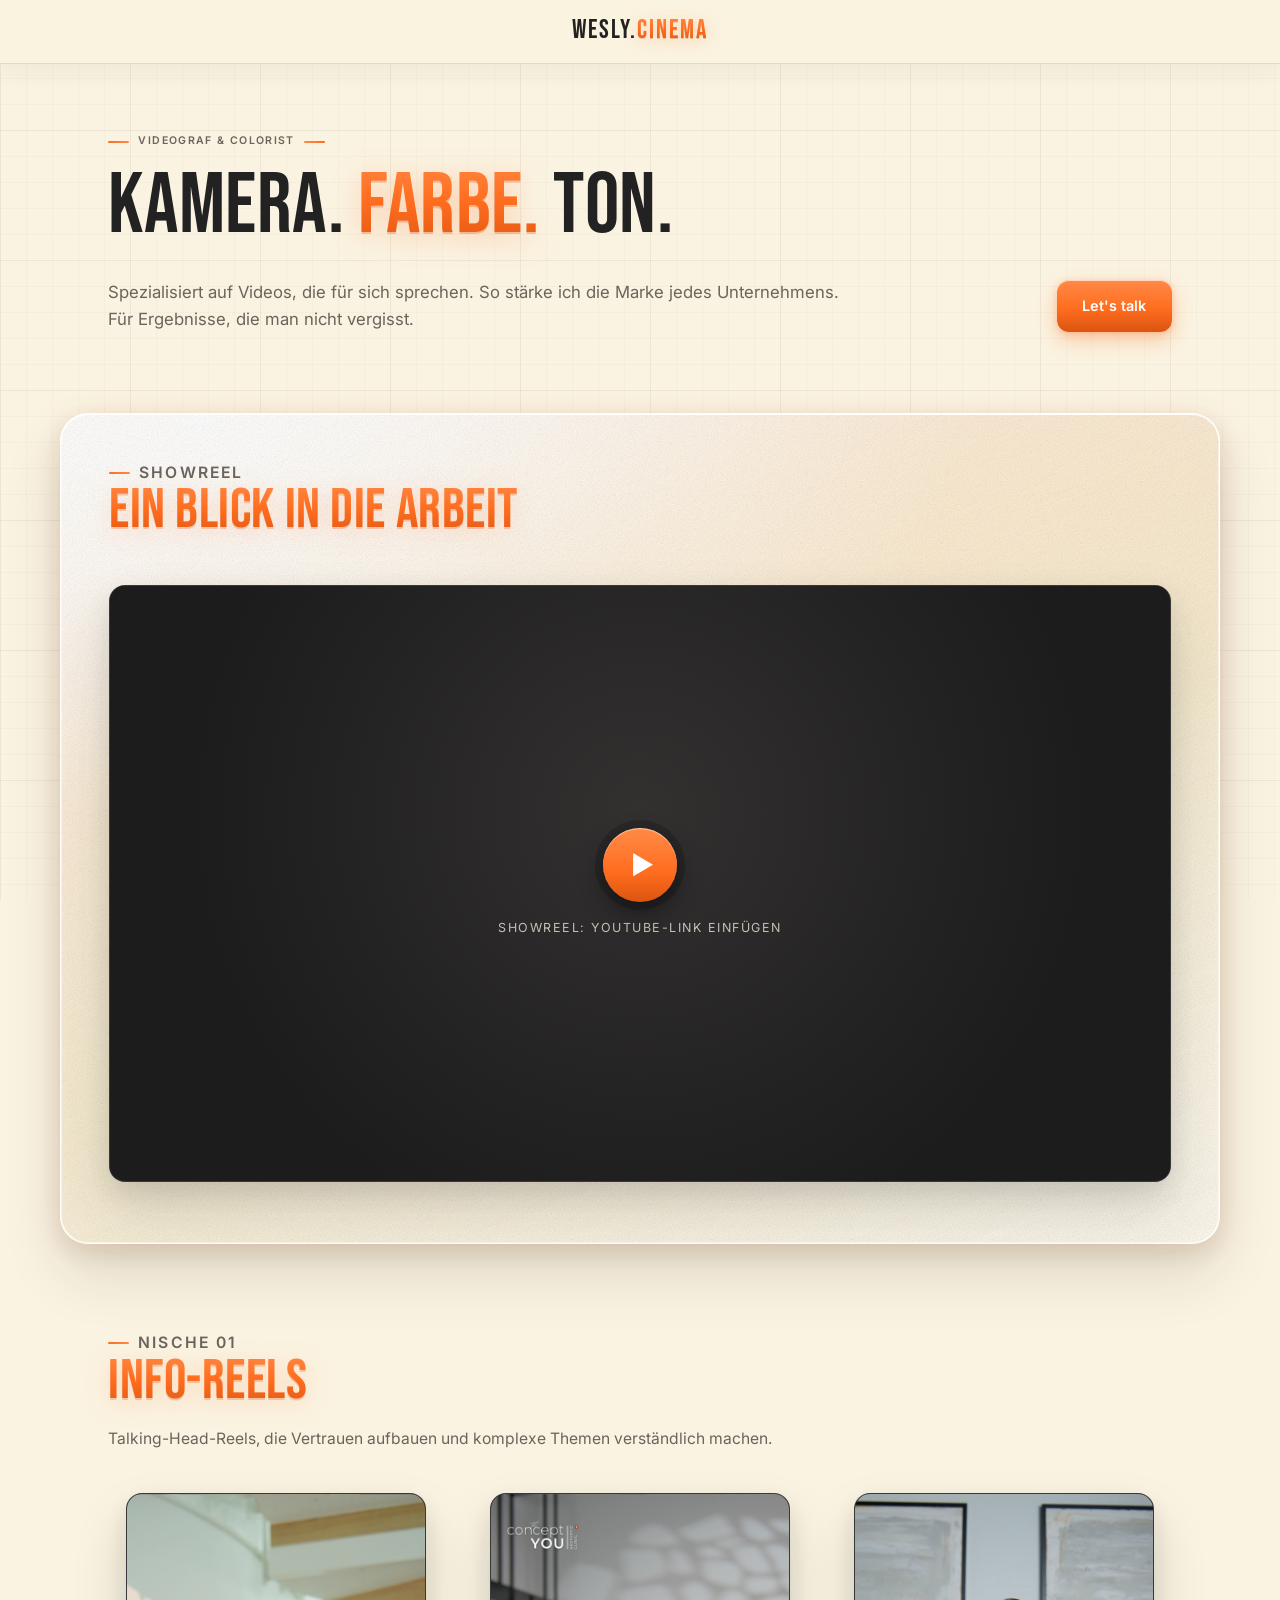
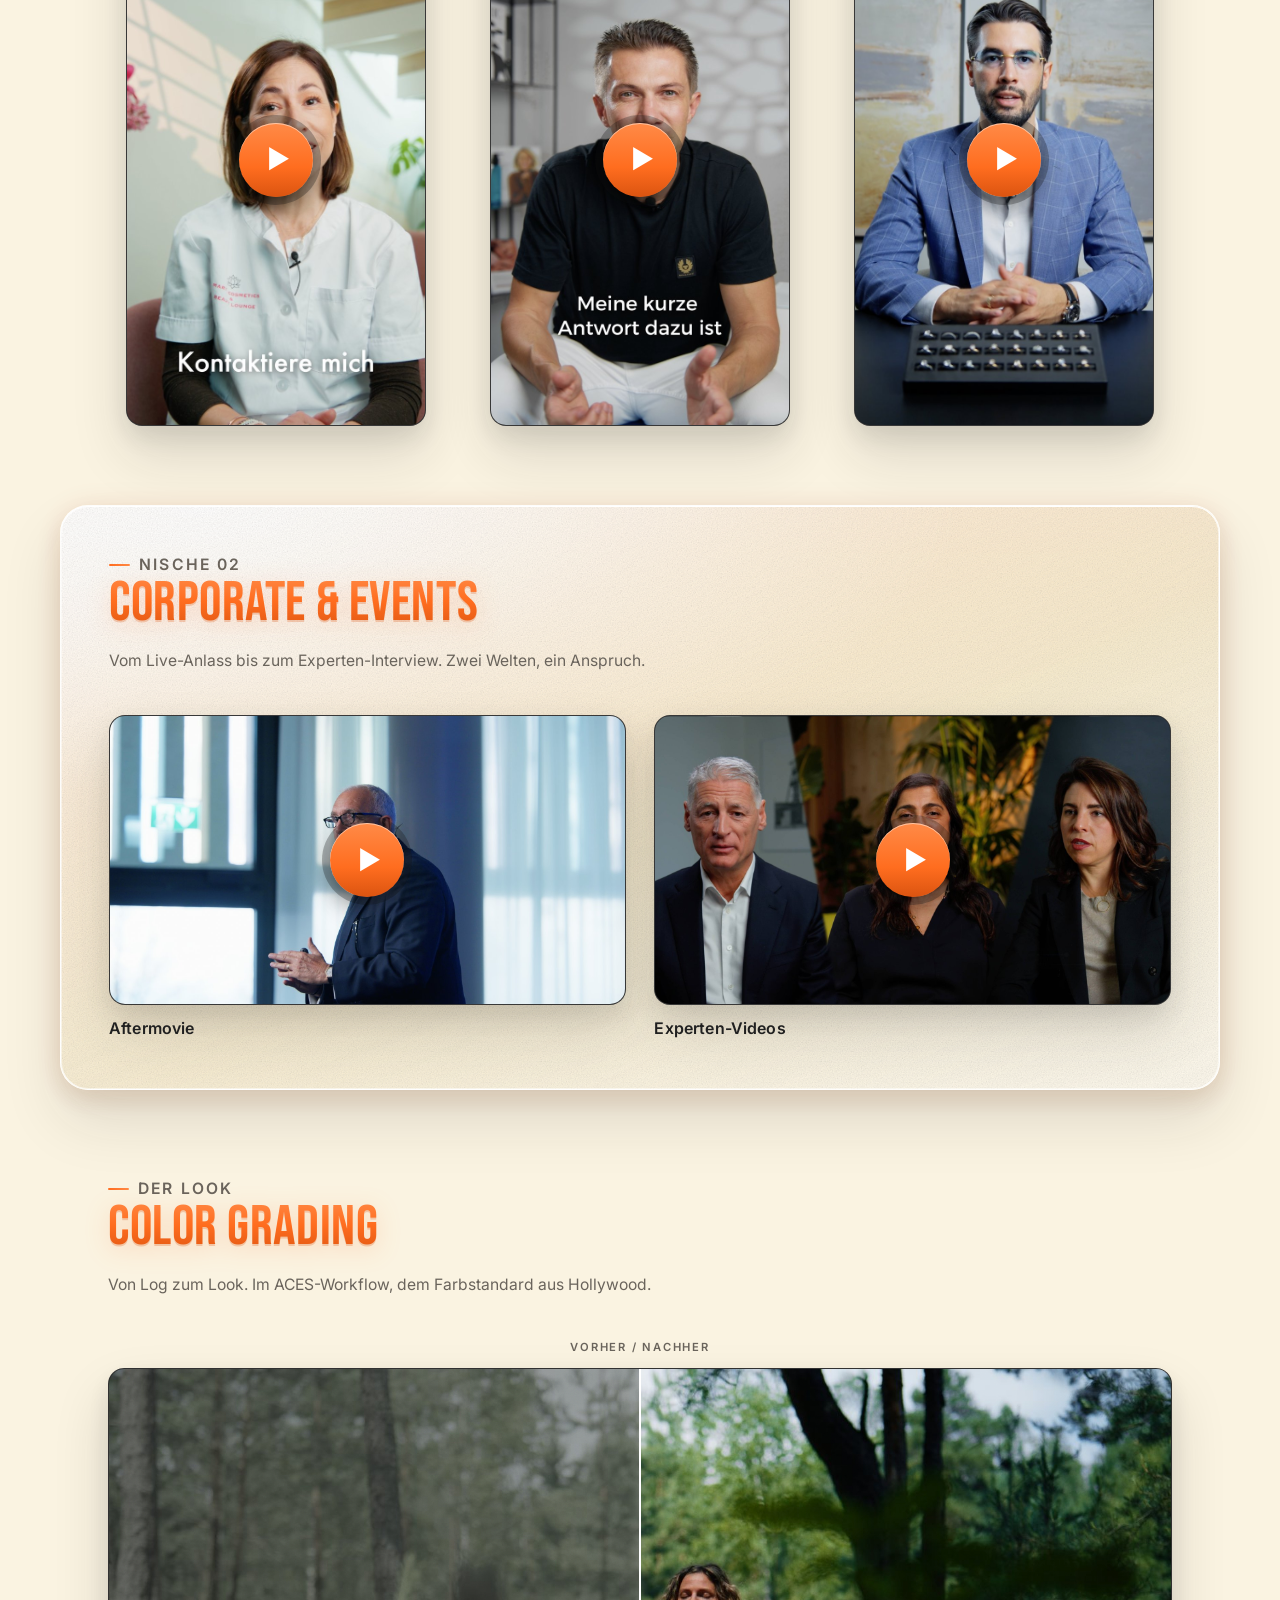
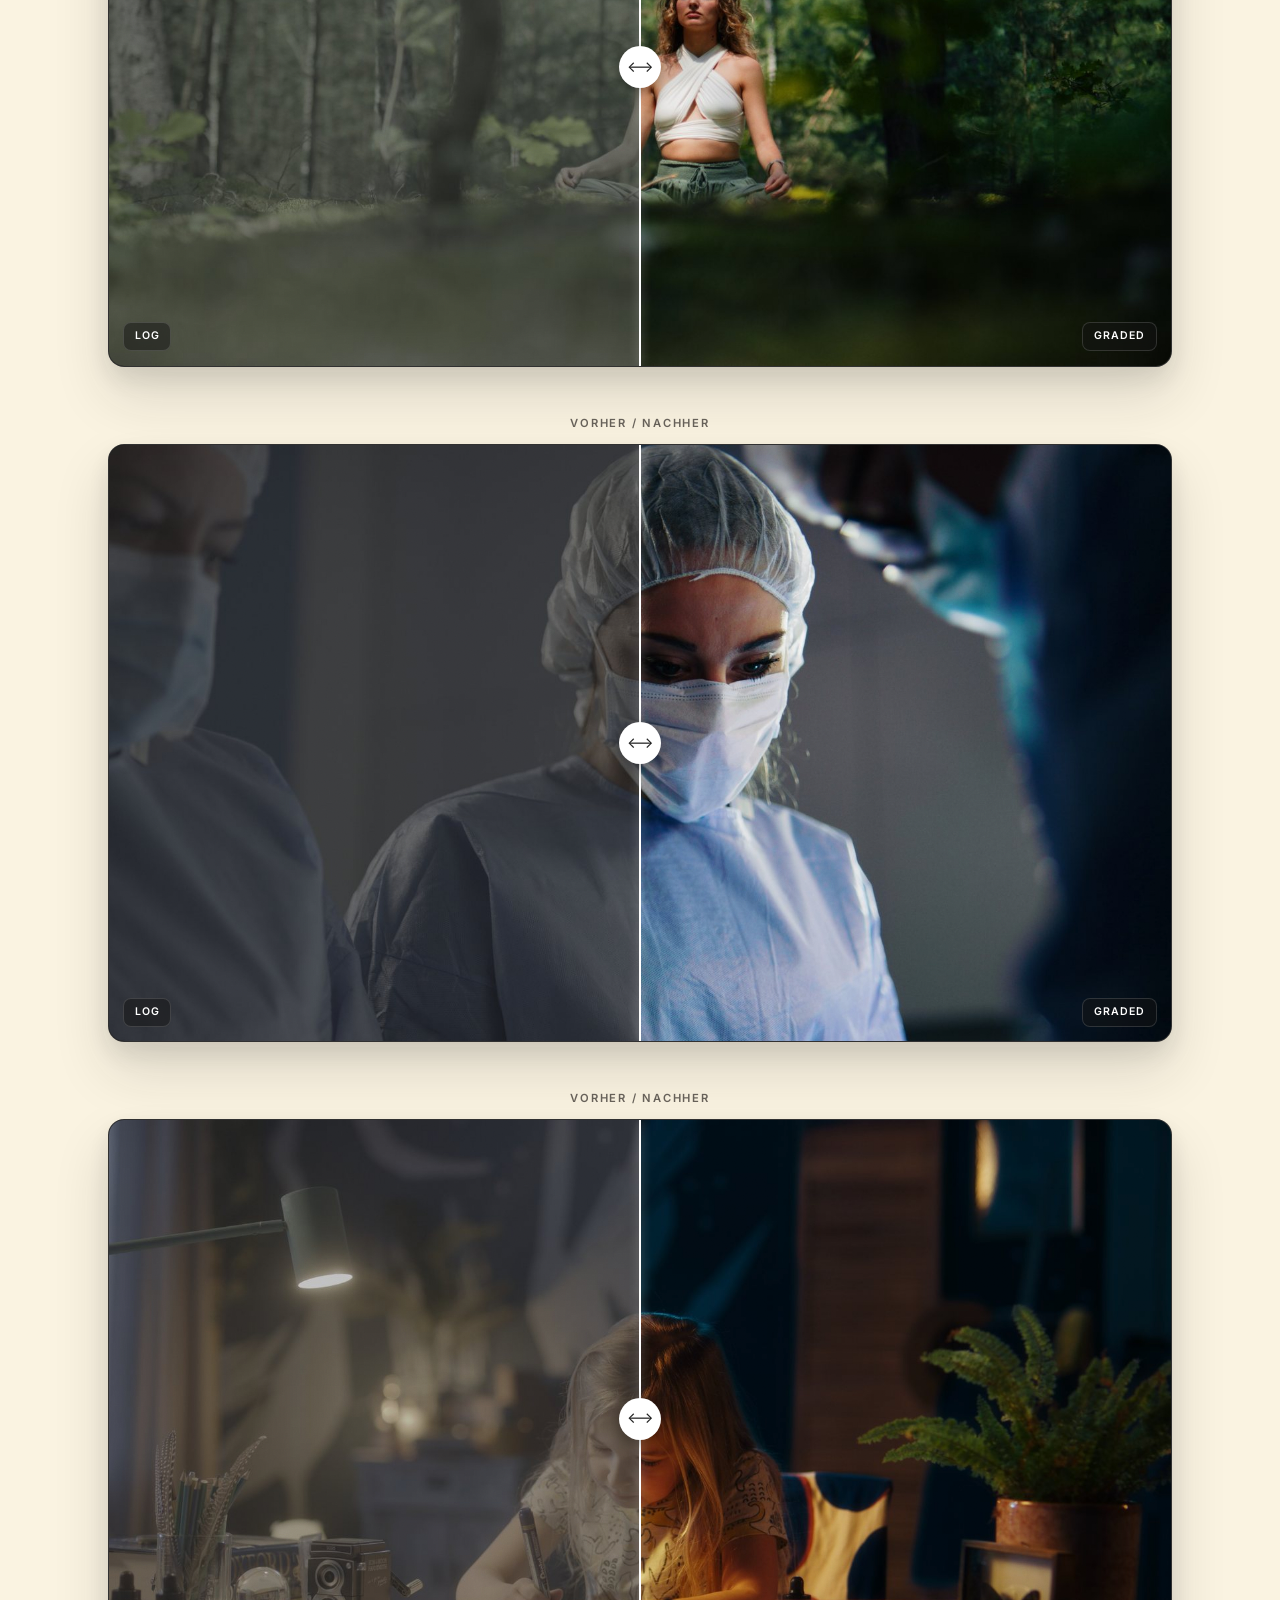
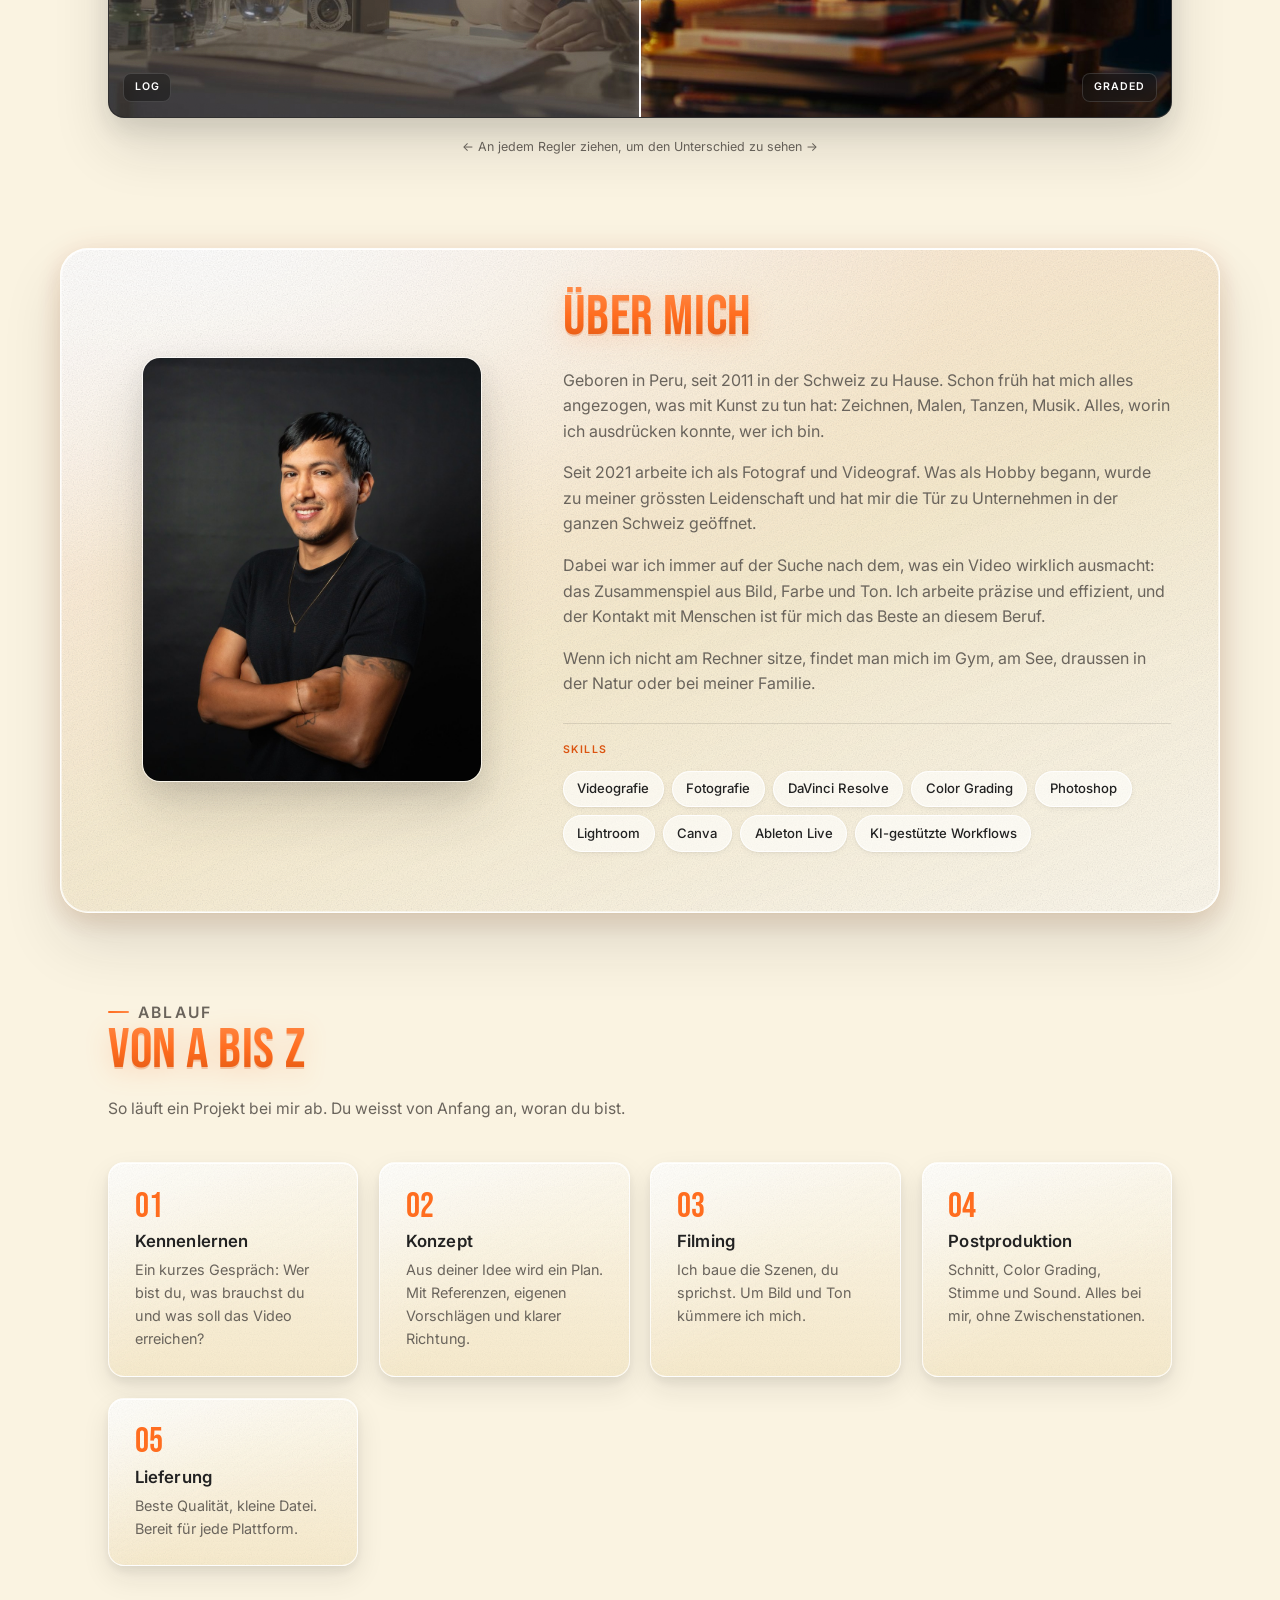
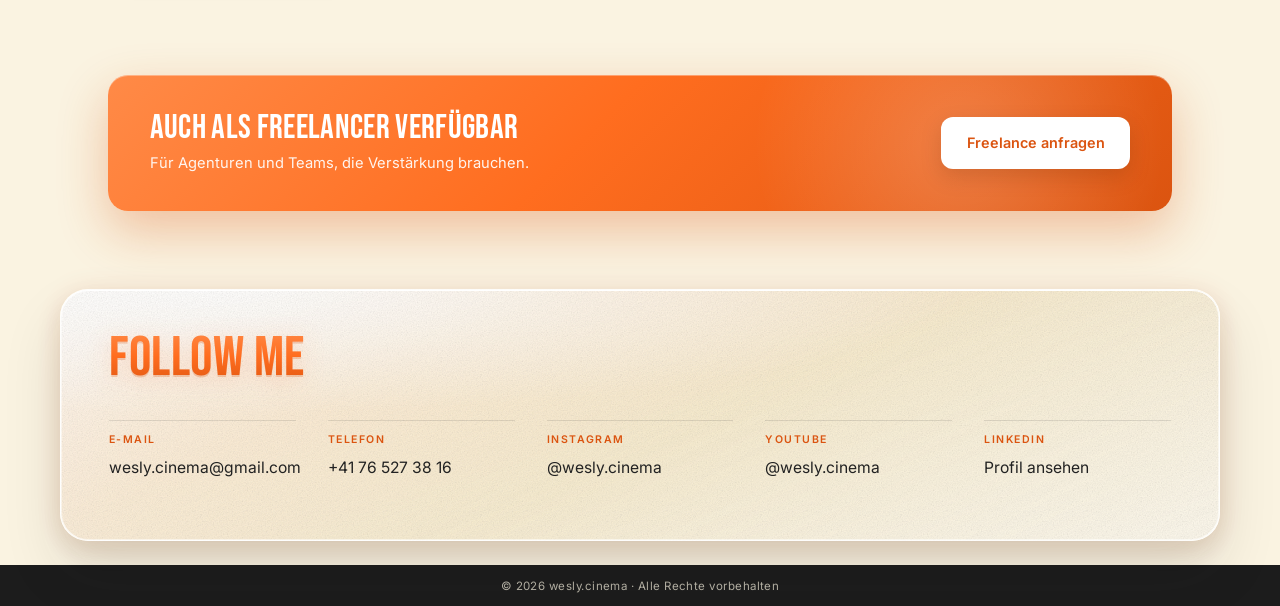
==== commit 56bfd958: "Add files via upload" ====
--- a/index.html
+++ b/index.html
@@ -52,7 +52,7 @@
 
   h1,h2,h3{
     font-family:'Bebas Neue','Inter',sans-serif; font-weight:400;
-    letter-spacing:0.01em; line-height:0.95; margin:0;
+    letter-spacing:0.01em; line-height:1.12; margin:0;
   }
 
   .eyebrow{
@@ -323,7 +323,7 @@
       <div class="hero-row">
         <p class="lede">Spezialisiert auf Videos, die für sich sprechen. So stärke ich die Marke jedes Unternehmens. Für Ergebnisse, die man nicht vergisst.</p>
         <div class="actions">
-          <a class="btn btn-primary" href="#kontakt">Let's talk</a>
+          <a class="btn btn-primary" href="mailto:wesly.cinema@gmail.com?subject=Projektanfrage">Let's talk</a>
         </div>
       </div>
     </div>
@@ -351,8 +351,8 @@
         <p>Talking-Head-Reels, die Vertrauen aufbauen und komplexe Themen verständlich machen.</p>
       </div>
       <div class="video-grid trio">
-        <div class="video-card"><div class="video-frame vertical" data-yt="xCxFpbNaxrM" data-poster="reel-1.jpg"><div class="video-placeholder"><div class="play-btn">▶</div><div class="ph-label">Reel 1</div></div></div></div>
-        <div class="video-card"><div class="video-frame vertical" data-yt="37tBasHa6eA" data-poster="reel-2.jpg"><div class="video-placeholder"><div class="play-btn">▶</div><div class="ph-label">Reel 2</div></div></div></div>
+        <div class="video-card"><div class="video-frame vertical" data-yt="xCxFpbNaxrM" data-poster="reel-1.jpg?v=2"><div class="video-placeholder"><div class="play-btn">▶</div><div class="ph-label">Reel 1</div></div></div></div>
+        <div class="video-card"><div class="video-frame vertical" data-yt="37tBasHa6eA" data-poster="reel-2.jpg?v=2"><div class="video-placeholder"><div class="play-btn">▶</div><div class="ph-label">Reel 2</div></div></div></div>
         <div class="video-card"><div class="video-frame vertical" data-yt="Mp6EMr4EW4E" data-poster="reel-3.jpg"><div class="video-placeholder"><div class="play-btn">▶</div><div class="ph-label">Reel 3</div></div></div></div>
       </div>
     </div>
@@ -368,11 +368,11 @@
       </div>
       <div class="video-grid">
         <div class="video-card">
-          <div class="video-frame" data-yt="VIDEO_ID_AFTERMOVIE" data-poster="aftermovie.jpg"><div class="video-placeholder"><div class="play-btn">▶</div><div class="ph-label">Aftermovie: YouTube-Link einfügen</div></div></div>
+          <div class="video-frame" data-yt="SfeOb1f_pQw" data-poster="aftermovie.jpg"><div class="video-placeholder"><div class="play-btn">▶</div><div class="ph-label">Aftermovie: YouTube-Link einfügen</div></div></div>
           <div class="meta"><h3>Aftermovie</h3></div>
         </div>
         <div class="video-card">
-          <div class="video-frame" data-yt="VIDEO_ID_EXPERTEN"><div class="video-placeholder"><div class="play-btn">▶</div><div class="ph-label">Experten-Videos: YouTube-Link einfügen</div></div></div>
+          <div class="video-frame" data-yt="LKAbDm-HFOM" data-poster="experten.jpg?v=2"><div class="video-placeholder"><div class="play-btn">▶</div><div class="ph-label">Experten-Videos: YouTube-Link einfügen</div></div></div>
           <div class="meta"><h3>Experten-Videos</h3></div>
         </div>
       </div>
@@ -430,9 +430,9 @@
 
         <div class="about-copy">
           <h2 class="grad">Über mich</h2>
-          <p>Geboren in Peru, seit 2011 in der Schweiz zu Hause. Schon früh hat mich alles angezogen, was mit Kunst zu tun hat: zeichnen, malen, tanzen, Musik. Alles, worin ich ausdrücken konnte, wer ich bin.</p>
-          <p>Seit 2021 arbeite ich als Fotograf und Videograf. Angefangen hat es als Hobby. Danach kamen Jahre voller Fehler und unzähliger Übungsstunden. Heute weiss ich, worauf es ankommt.</p>
-          <p>Seitdem habe ich an Projekten aus ganz unterschiedlichen Bereichen gearbeitet, immer auf der Suche nach dem, was ein Video wirklich ausmacht: das Zusammenspiel aus Bild, Farbe und Ton. Ich arbeite präzise und effizient, und der Kontakt mit Menschen ist für mich das Beste an diesem Beruf.</p>
+          <p>Geboren in Peru, seit 2011 in der Schweiz zu Hause. Schon früh hat mich alles angezogen, was mit Kunst zu tun hat: Zeichnen, Malen, Tanzen, Musik. Alles, worin ich ausdrücken konnte, wer ich bin.</p>
+          <p>Seit 2021 arbeite ich als Fotograf und Videograf. Was als Hobby begann, wurde zu meiner grössten Leidenschaft und hat mir die Tür zu Unternehmen in der ganzen Schweiz geöffnet.</p>
+          <p>Dabei war ich immer auf der Suche nach dem, was ein Video wirklich ausmacht: das Zusammenspiel aus Bild, Farbe und Ton. Ich arbeite präzise und effizient, und der Kontakt mit Menschen ist für mich das Beste an diesem Beruf.</p>
           <p>Wenn ich nicht am Rechner sitze, findet man mich im Gym, am See, draussen in der Natur oder bei meiner Familie.</p>
           <div class="skills">
             <h3>Skills</h3>
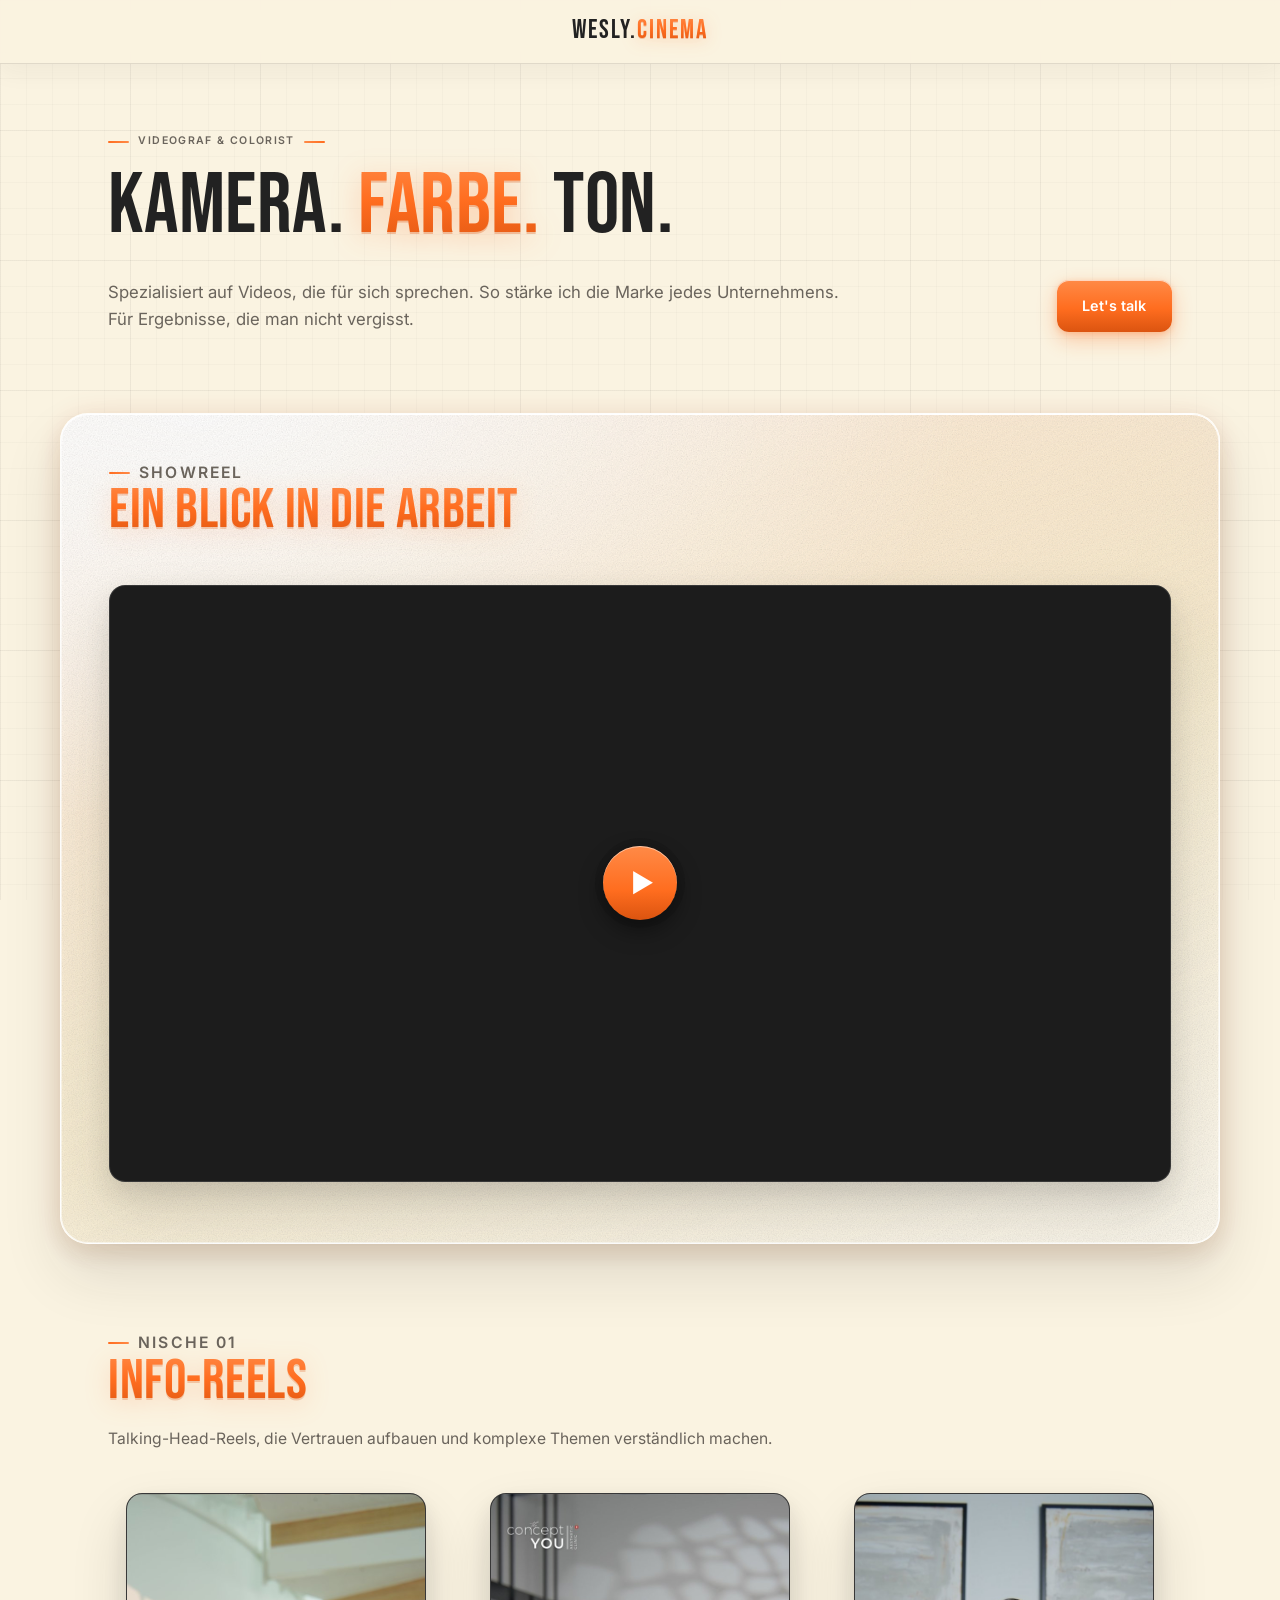
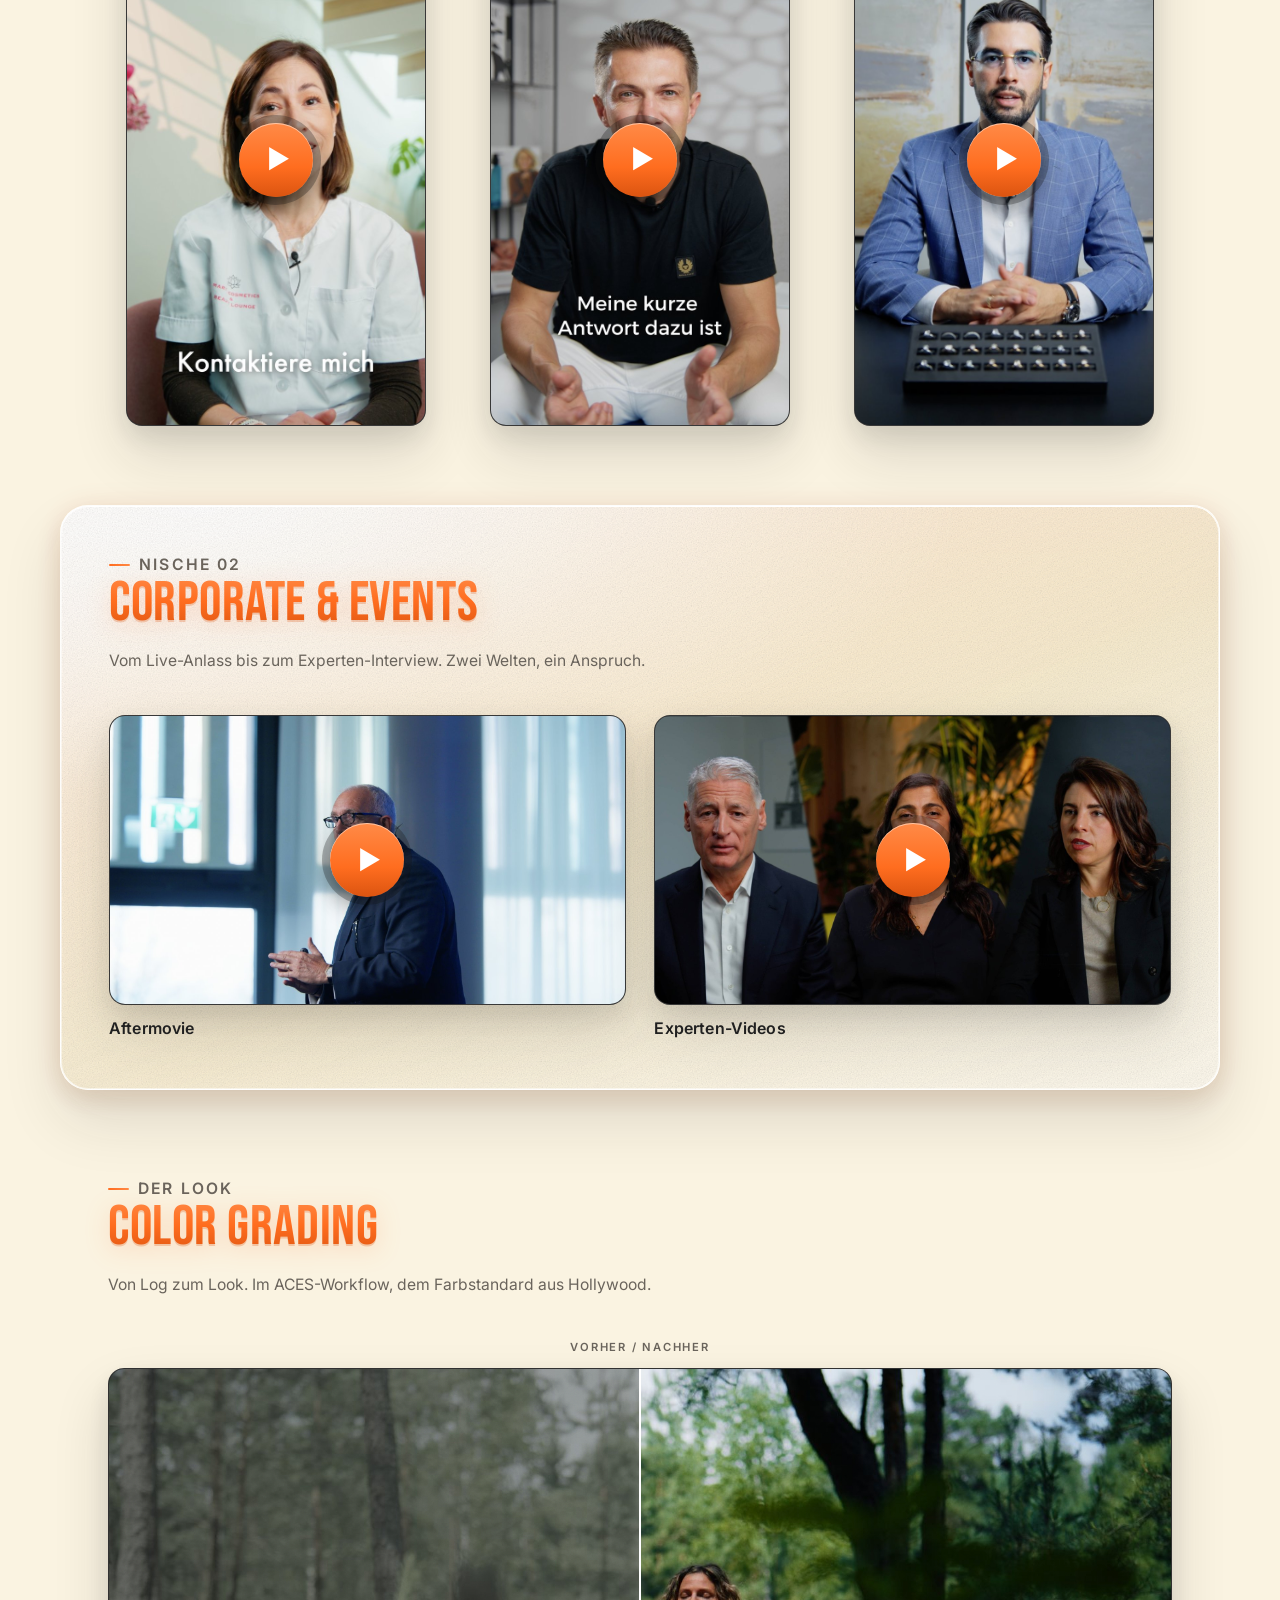
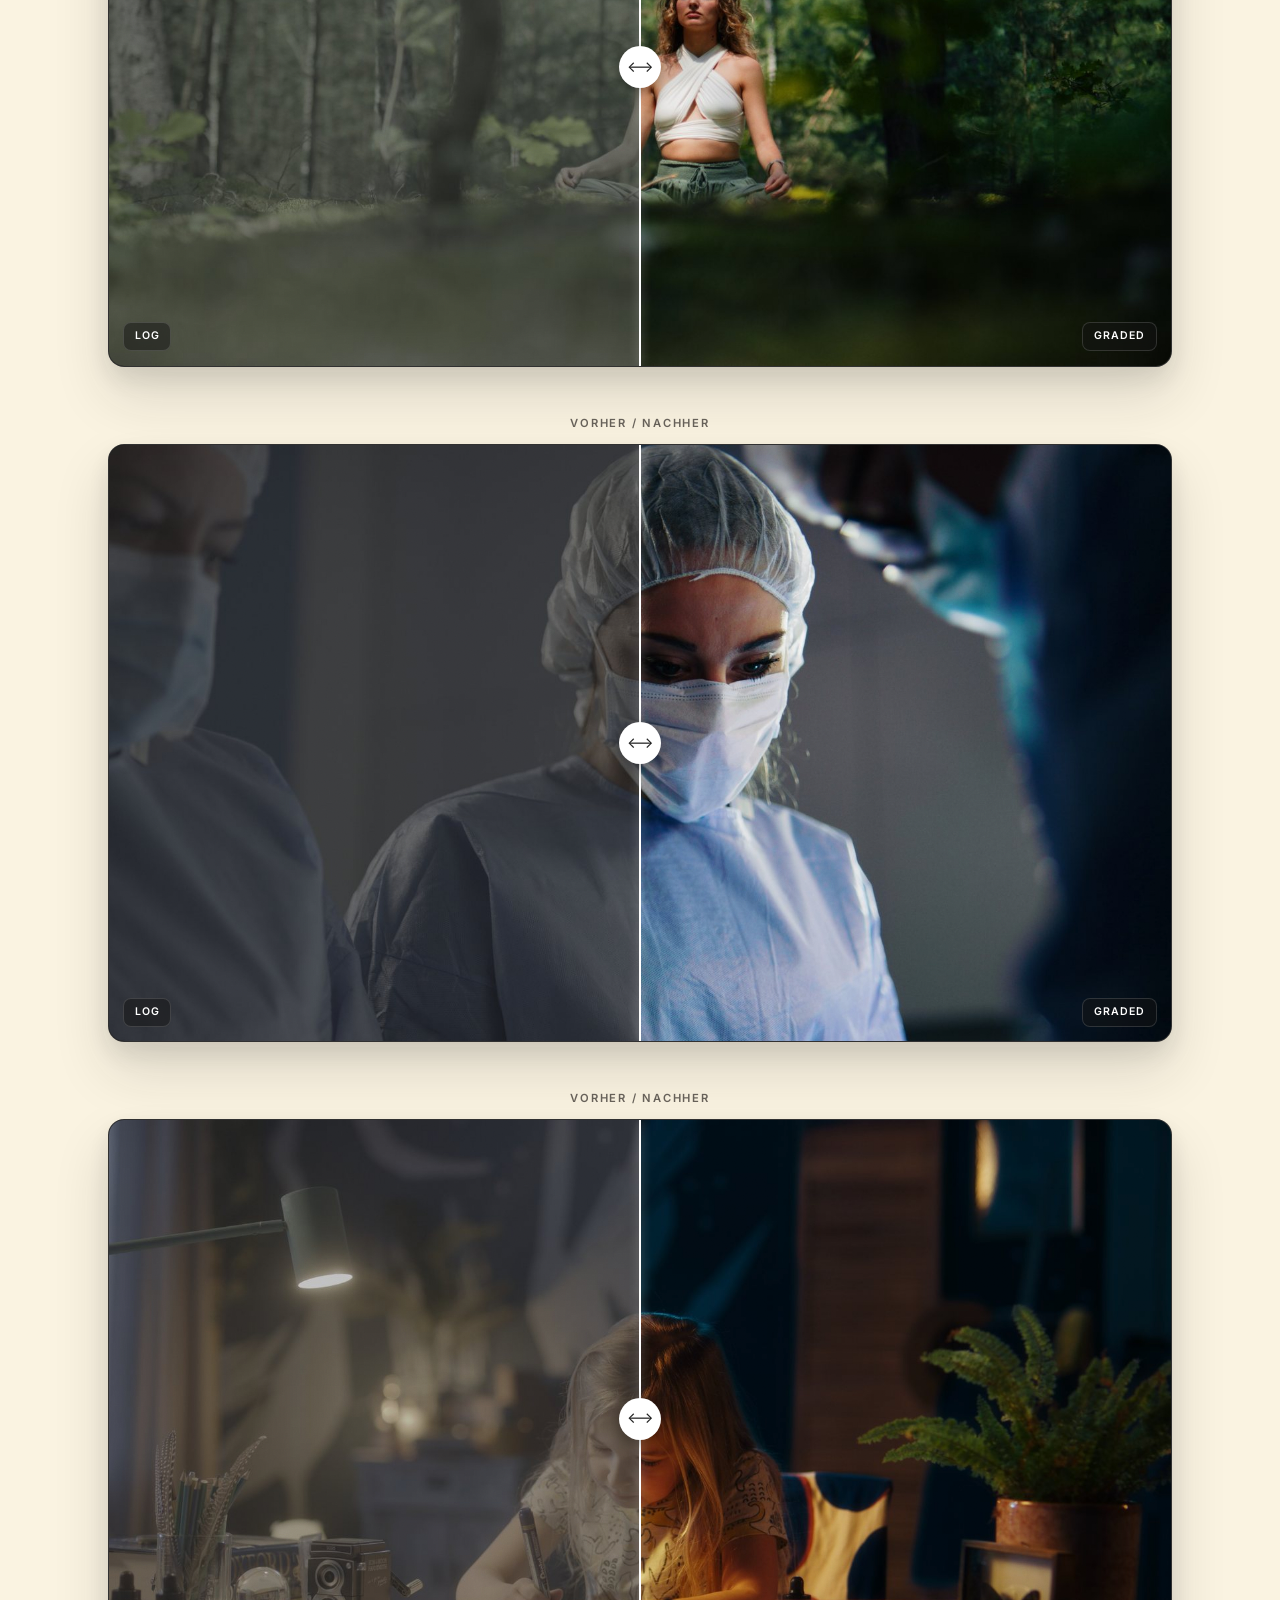
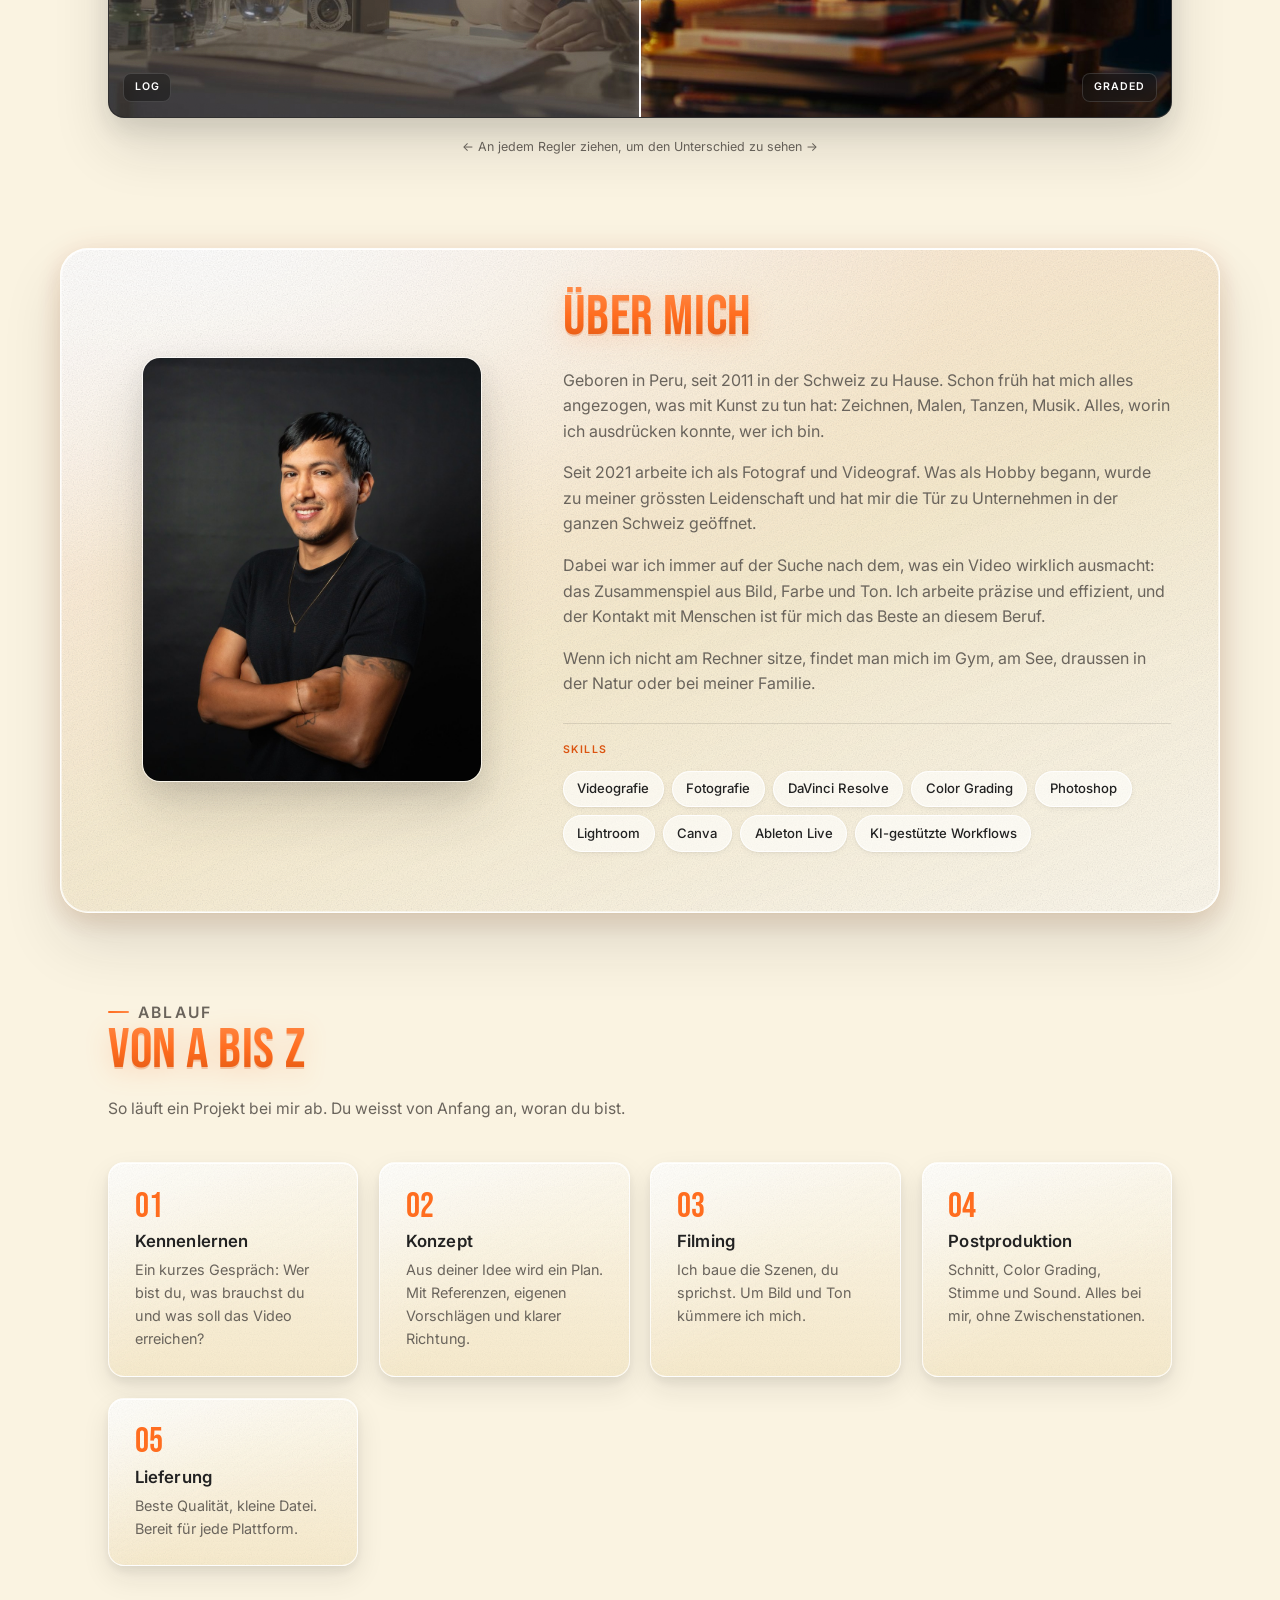
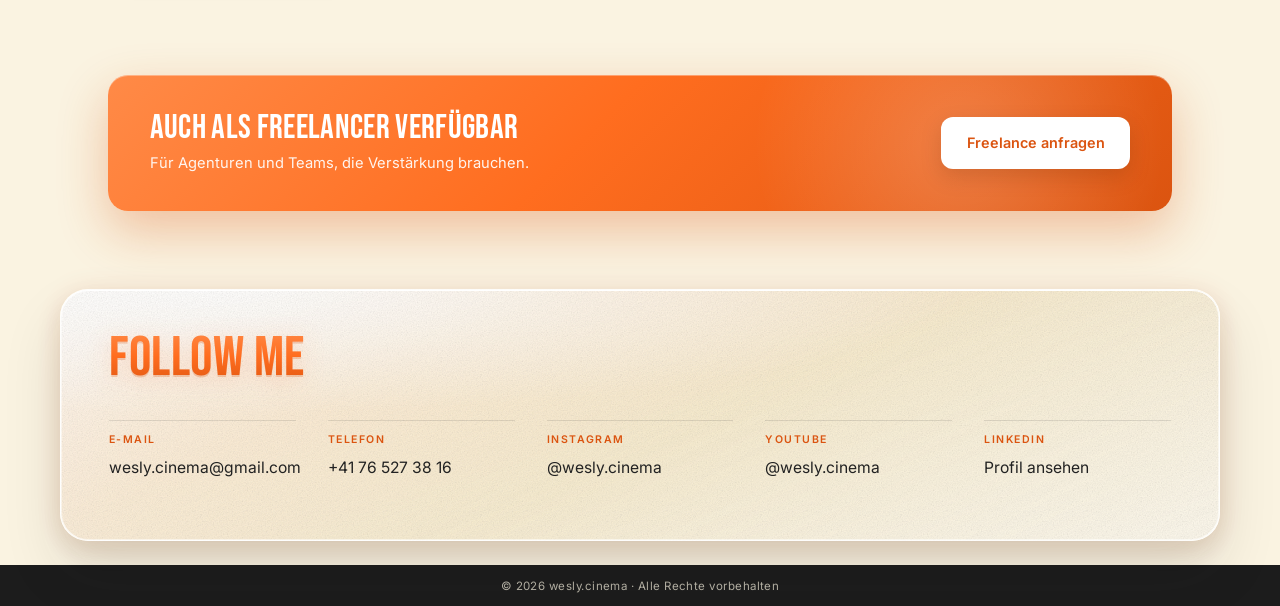
==== commit 2b8ea0f8: "Add files via upload" ====
--- a/index.html
+++ b/index.html
@@ -296,6 +296,19 @@
   .contact-links a:hover{ color:var(--orange-deep); border-color:var(--orange); }
   .contact-links .label{ font-size:0.66rem; font-weight:600; letter-spacing:0.14em; text-transform:uppercase; color:var(--orange-deep); display:block; margin-bottom:0.35rem; }
 
+  /* ---------- HINWEIS BEIM KOPIEREN ---------- */
+  .toast{
+    position:fixed; left:50%; bottom:1.6rem; transform:translate(-50%, 1.5rem);
+    z-index:60; max-width:calc(100% - 2rem);
+    background:var(--dark); color:var(--paper);
+    padding:0.85rem 1.3rem; border-radius:12px;
+    font-size:0.88rem; font-weight:500; text-align:center;
+    box-shadow:0 10px 30px rgba(34,34,34,0.3);
+    opacity:0; pointer-events:none;
+    transition:opacity .25s ease, transform .25s cubic-bezier(.2,.8,.2,1);
+  }
+  .toast.show{ opacity:1; transform:translate(-50%, 0); }
+
   footer{
     background:var(--dark); color:rgba(250,243,225,0.7);
     padding:0.7rem var(--gap); text-align:center;
@@ -336,7 +349,7 @@
         <p class="eyebrow">Showreel</p>
         <h2 class="grad">Ein Blick in die Arbeit</h2>
       </div>
-      <div class="video-frame" data-yt="VIDEO_ID_SHOWREEL">
+      <div class="video-frame" data-yt="huSaIwssQTs" data-poster="showreel.jpg?v=2">
         <div class="video-placeholder"><div class="play-btn">▶</div><div class="ph-label">Showreel: YouTube-Link einfügen</div></div>
       </div>
     </div>
@@ -509,6 +522,63 @@
     setPos(range.value);
     range.addEventListener('input', e => setPos(e.target.value));
   });
+
+  // Wenn kein Mailprogramm reagiert: Adresse in die Zwischenablage kopieren
+  (function(){
+    let toast;
+    function showToast(text){
+      if (!toast) {
+        toast = document.createElement('div');
+        toast.className = 'toast';
+        document.body.appendChild(toast);
+      }
+      toast.textContent = text;
+      requestAnimationFrame(() => toast.classList.add('show'));
+      clearTimeout(toast._t);
+      toast._t = setTimeout(() => toast.classList.remove('show'), 4000);
+    }
+
+    function copy(text){
+      if (navigator.clipboard && window.isSecureContext) {
+        return navigator.clipboard.writeText(text);
+      }
+      return new Promise((resolve, reject) => {
+        const ta = document.createElement('textarea');
+        ta.value = text;
+        ta.style.position = 'fixed';
+        ta.style.opacity = '0';
+        document.body.appendChild(ta);
+        ta.select();
+        try { document.execCommand('copy'); resolve(); }
+        catch (e) { reject(e); }
+        finally { document.body.removeChild(ta); }
+      });
+    }
+
+    document.querySelectorAll('a[href^="mailto:"]').forEach(link => {
+      link.addEventListener('click', () => {
+        const address = link.getAttribute('href').slice(7).split('?')[0];
+
+        // Direkt beim Klick kopieren, sonst blockiert der Browser den Zugriff
+        let copied = false;
+        copy(address).then(() => { copied = true; }).catch(() => { copied = false; });
+
+        let leftPage = false;
+        const mark = () => { leftPage = true; };
+        window.addEventListener('blur', mark, { once: true });
+        document.addEventListener('visibilitychange', mark, { once: true });
+
+        setTimeout(() => {
+          window.removeEventListener('blur', mark);
+          document.removeEventListener('visibilitychange', mark);
+          if (leftPage) return; // Mailprogramm hat sich geöffnet
+          showToast(copied
+            ? 'E-Mail-Adresse kopiert: ' + address
+            : 'Schreib mir an ' + address);
+        }, 1200);
+      });
+    });
+  })();
 
   document.querySelectorAll('.video-frame[data-yt]').forEach(frame => {
     const id = frame.getAttribute('data-yt');
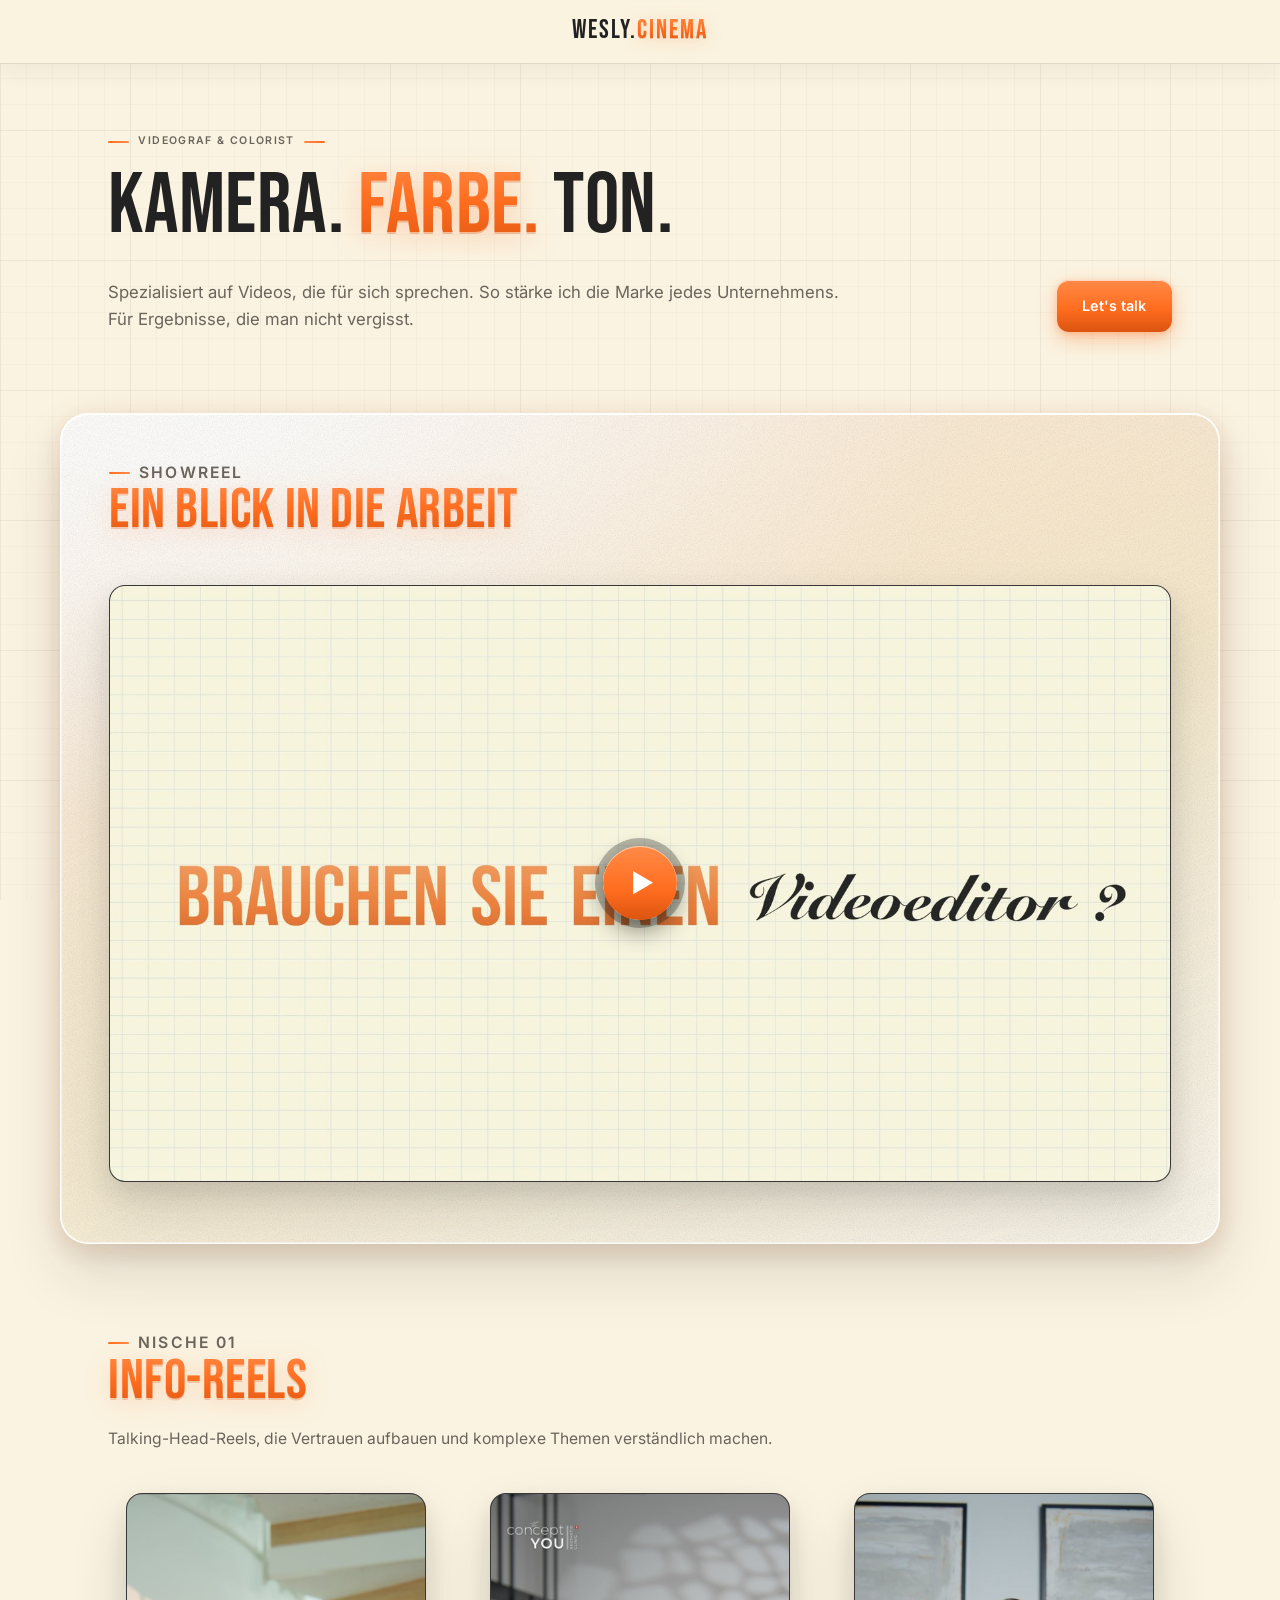
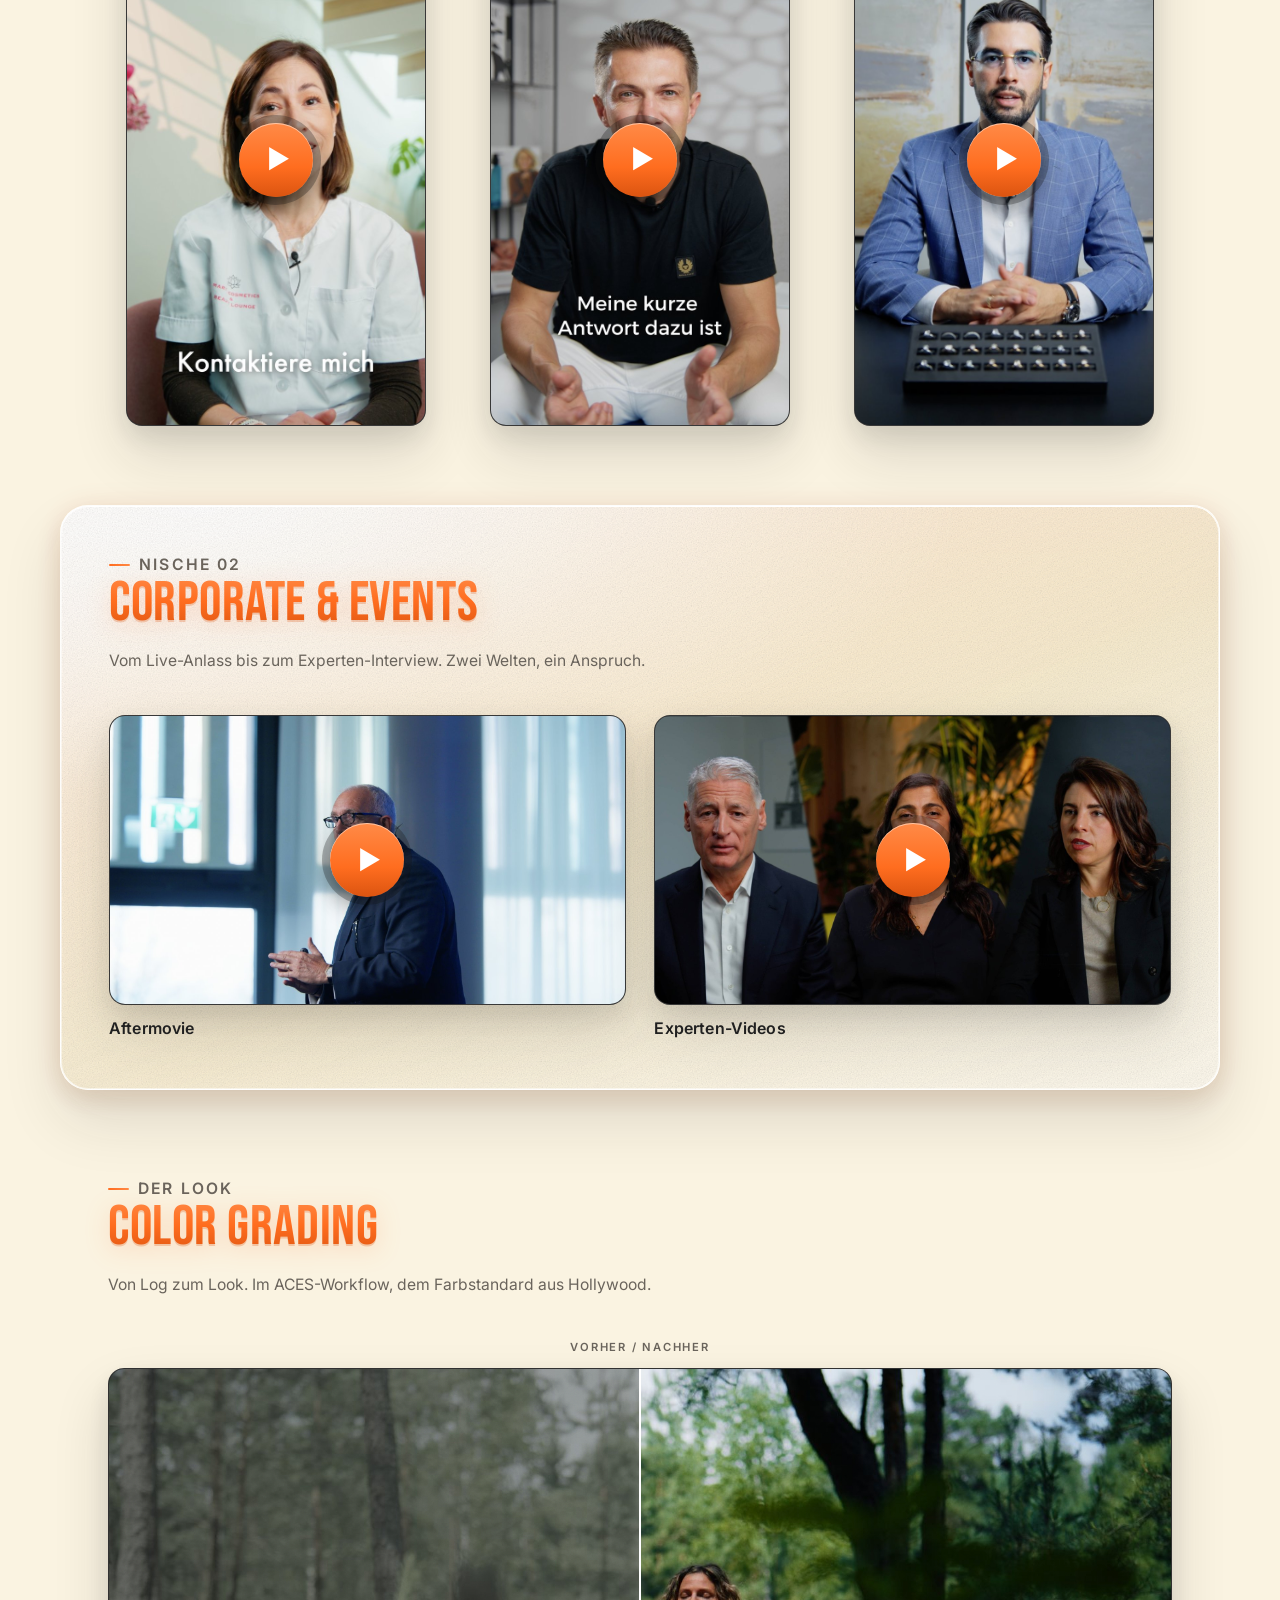
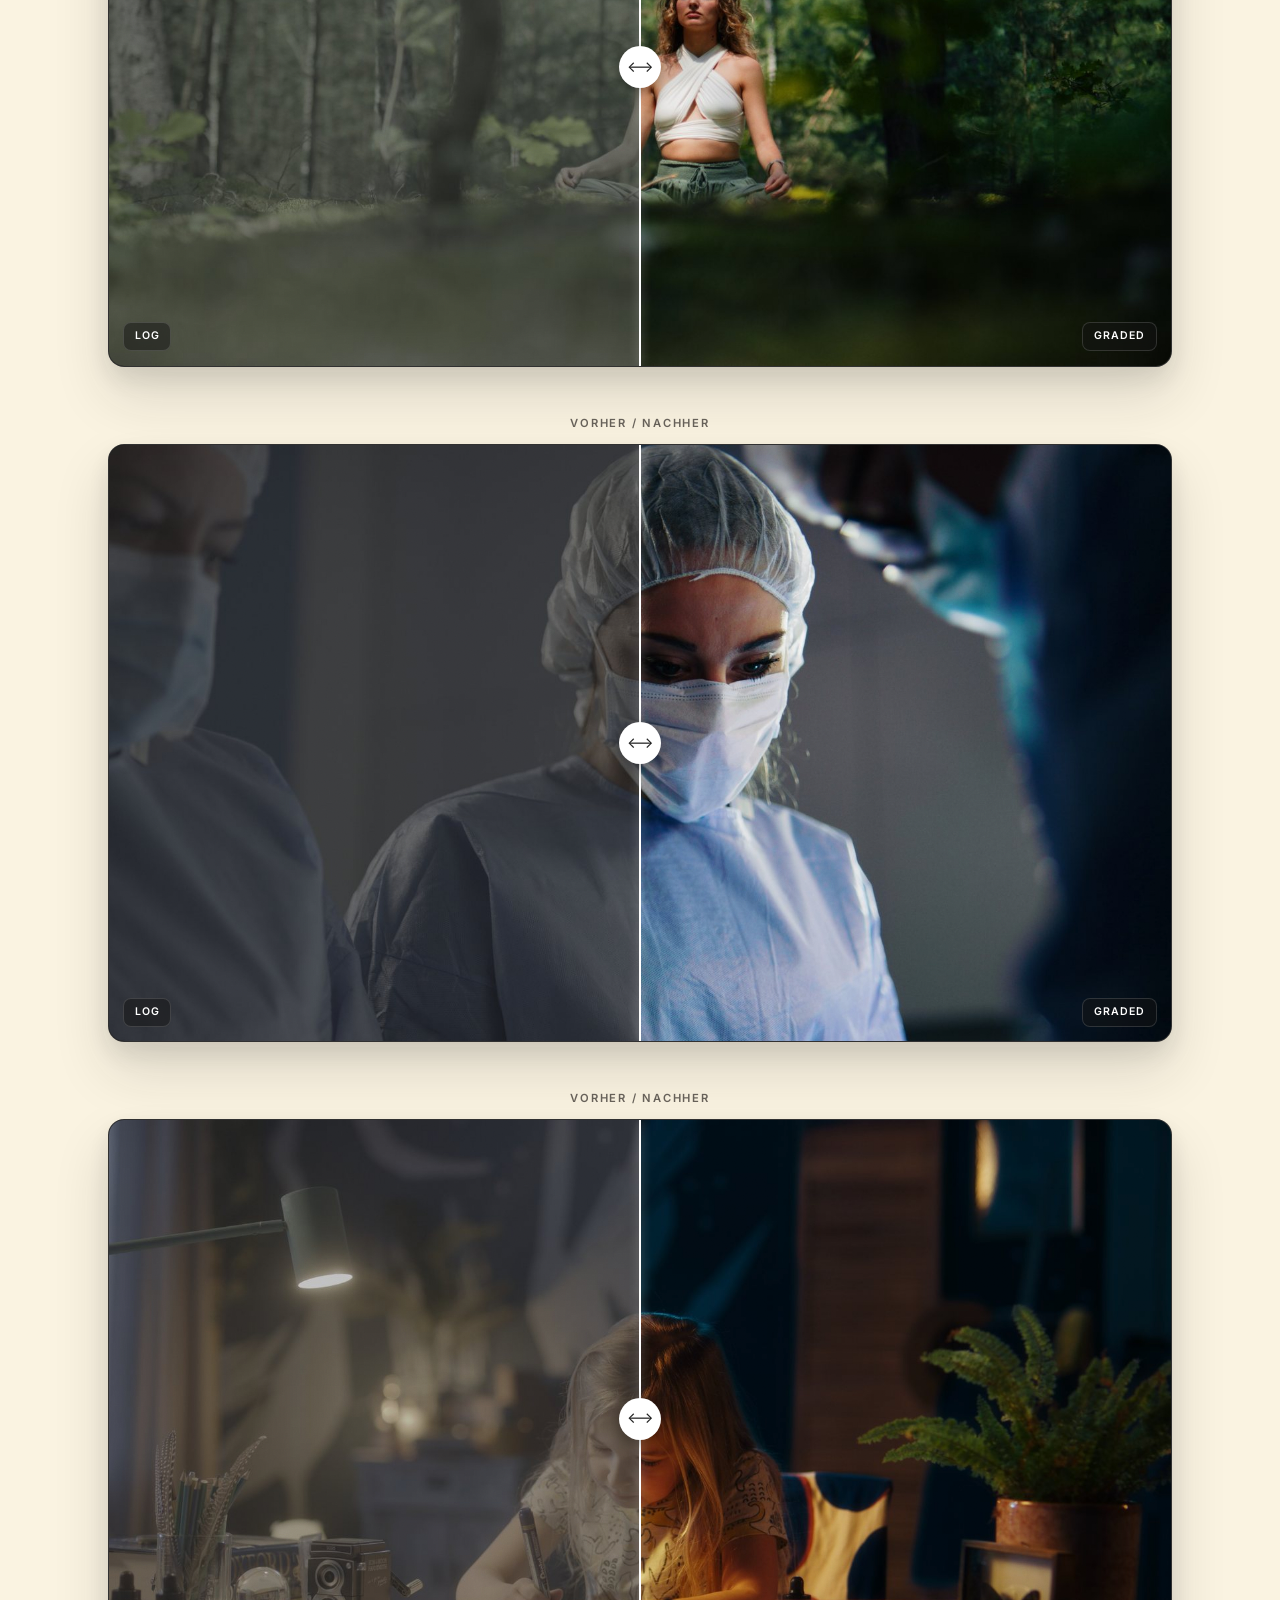
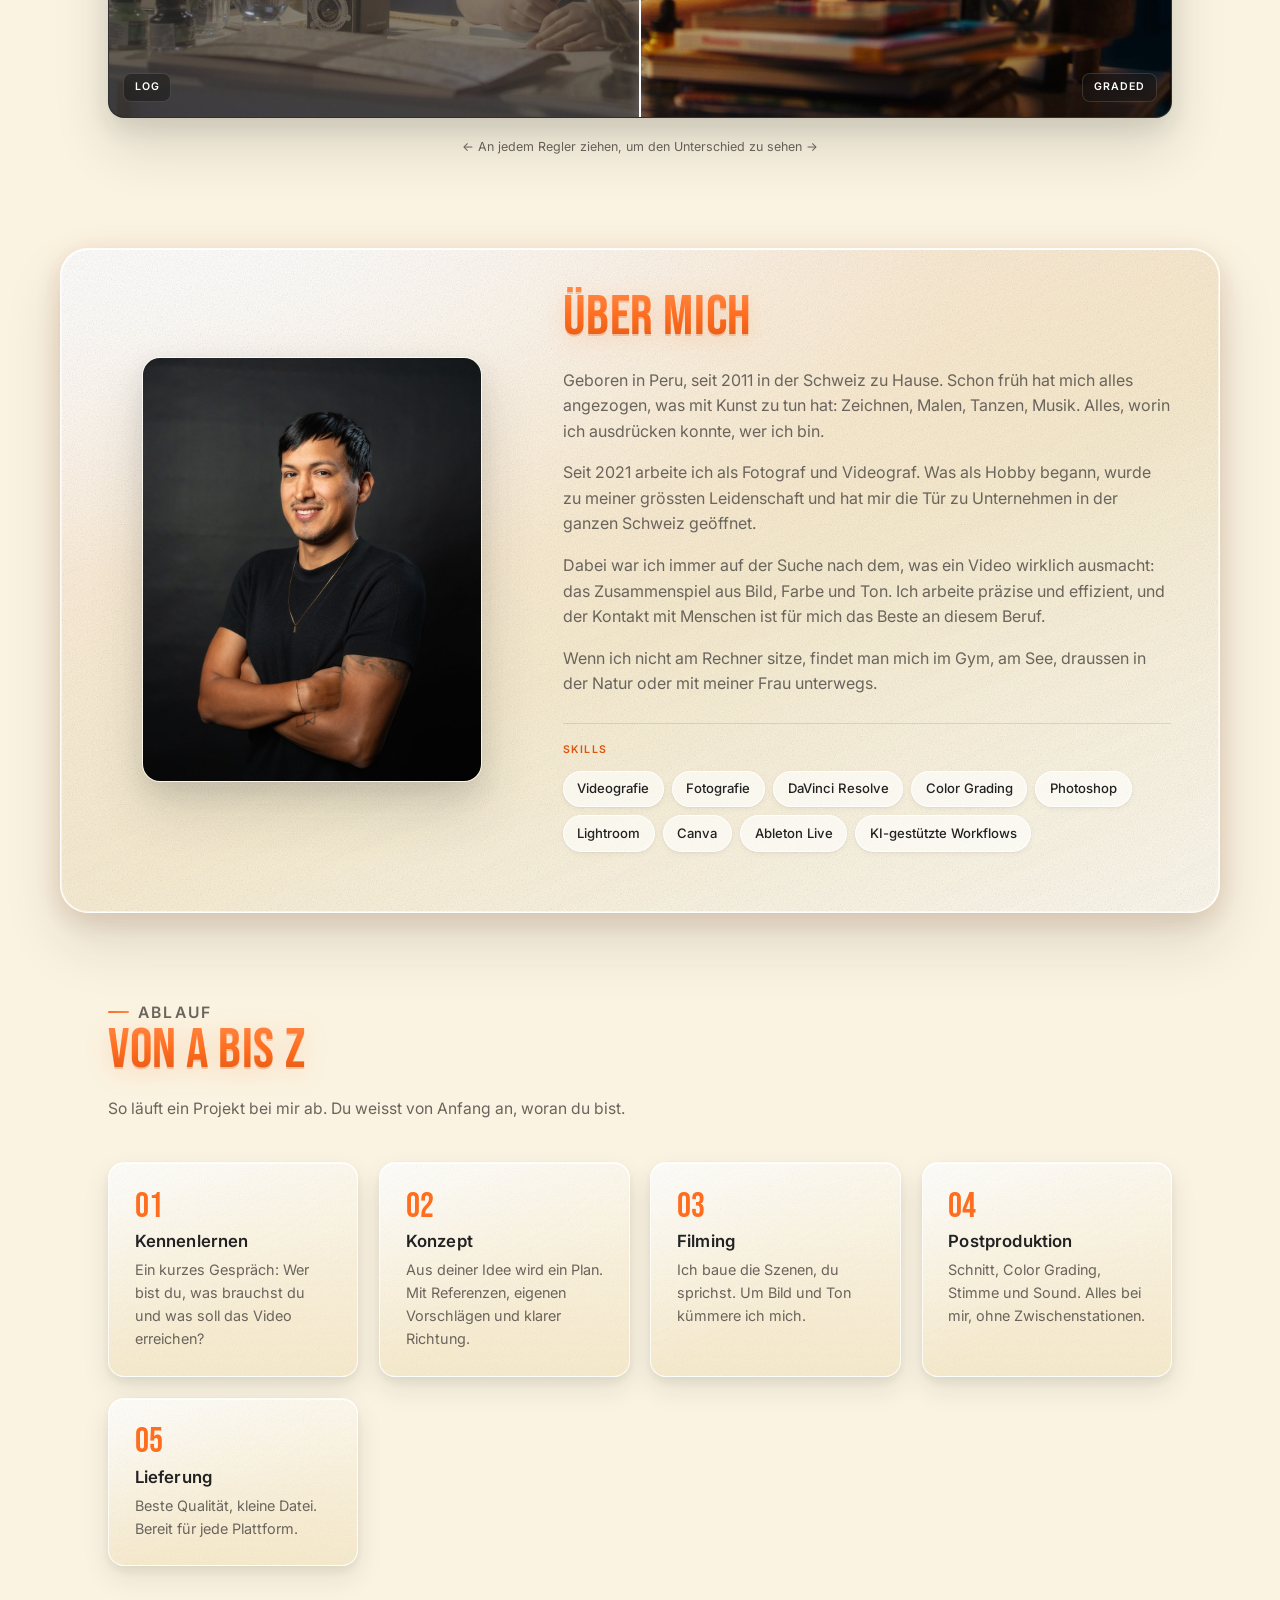
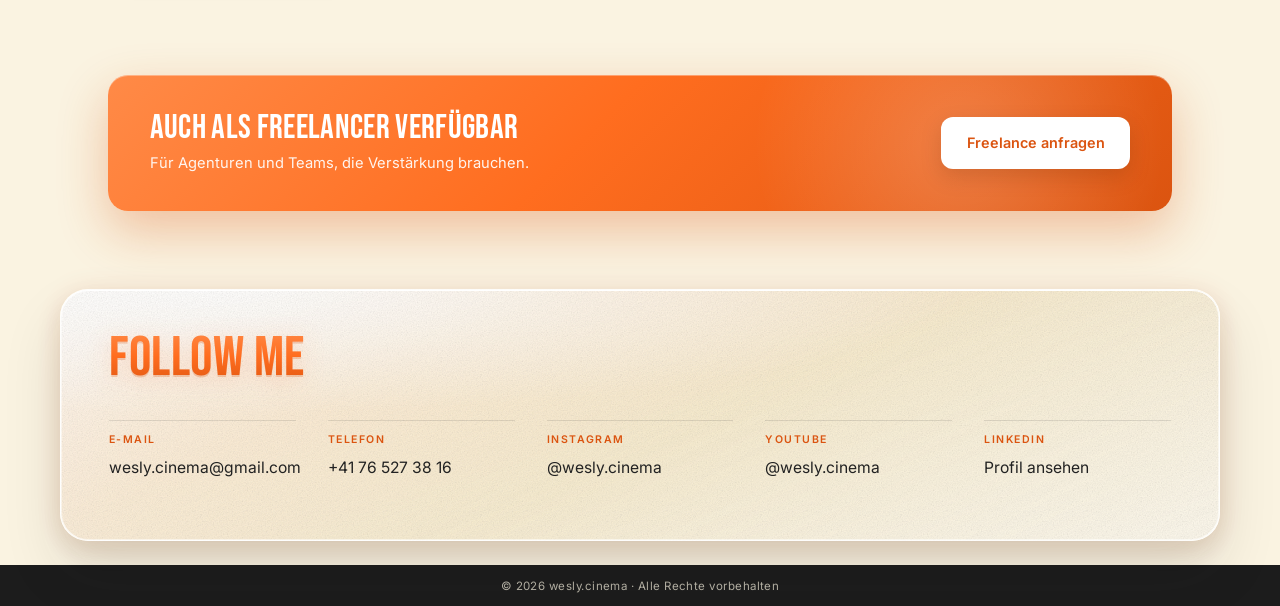
==== commit 390ae555: "Add files via upload" ====
--- a/index.html
+++ b/index.html
@@ -446,7 +446,7 @@
           <p>Geboren in Peru, seit 2011 in der Schweiz zu Hause. Schon früh hat mich alles angezogen, was mit Kunst zu tun hat: Zeichnen, Malen, Tanzen, Musik. Alles, worin ich ausdrücken konnte, wer ich bin.</p>
           <p>Seit 2021 arbeite ich als Fotograf und Videograf. Was als Hobby begann, wurde zu meiner grössten Leidenschaft und hat mir die Tür zu Unternehmen in der ganzen Schweiz geöffnet.</p>
           <p>Dabei war ich immer auf der Suche nach dem, was ein Video wirklich ausmacht: das Zusammenspiel aus Bild, Farbe und Ton. Ich arbeite präzise und effizient, und der Kontakt mit Menschen ist für mich das Beste an diesem Beruf.</p>
-          <p>Wenn ich nicht am Rechner sitze, findet man mich im Gym, am See, draussen in der Natur oder bei meiner Familie.</p>
+          <p>Wenn ich nicht am Rechner sitze, findet man mich im Gym, am See, draussen in der Natur oder mit meiner Frau unterwegs.</p>
           <div class="skills">
             <h3>Skills</h3>
             <ul>
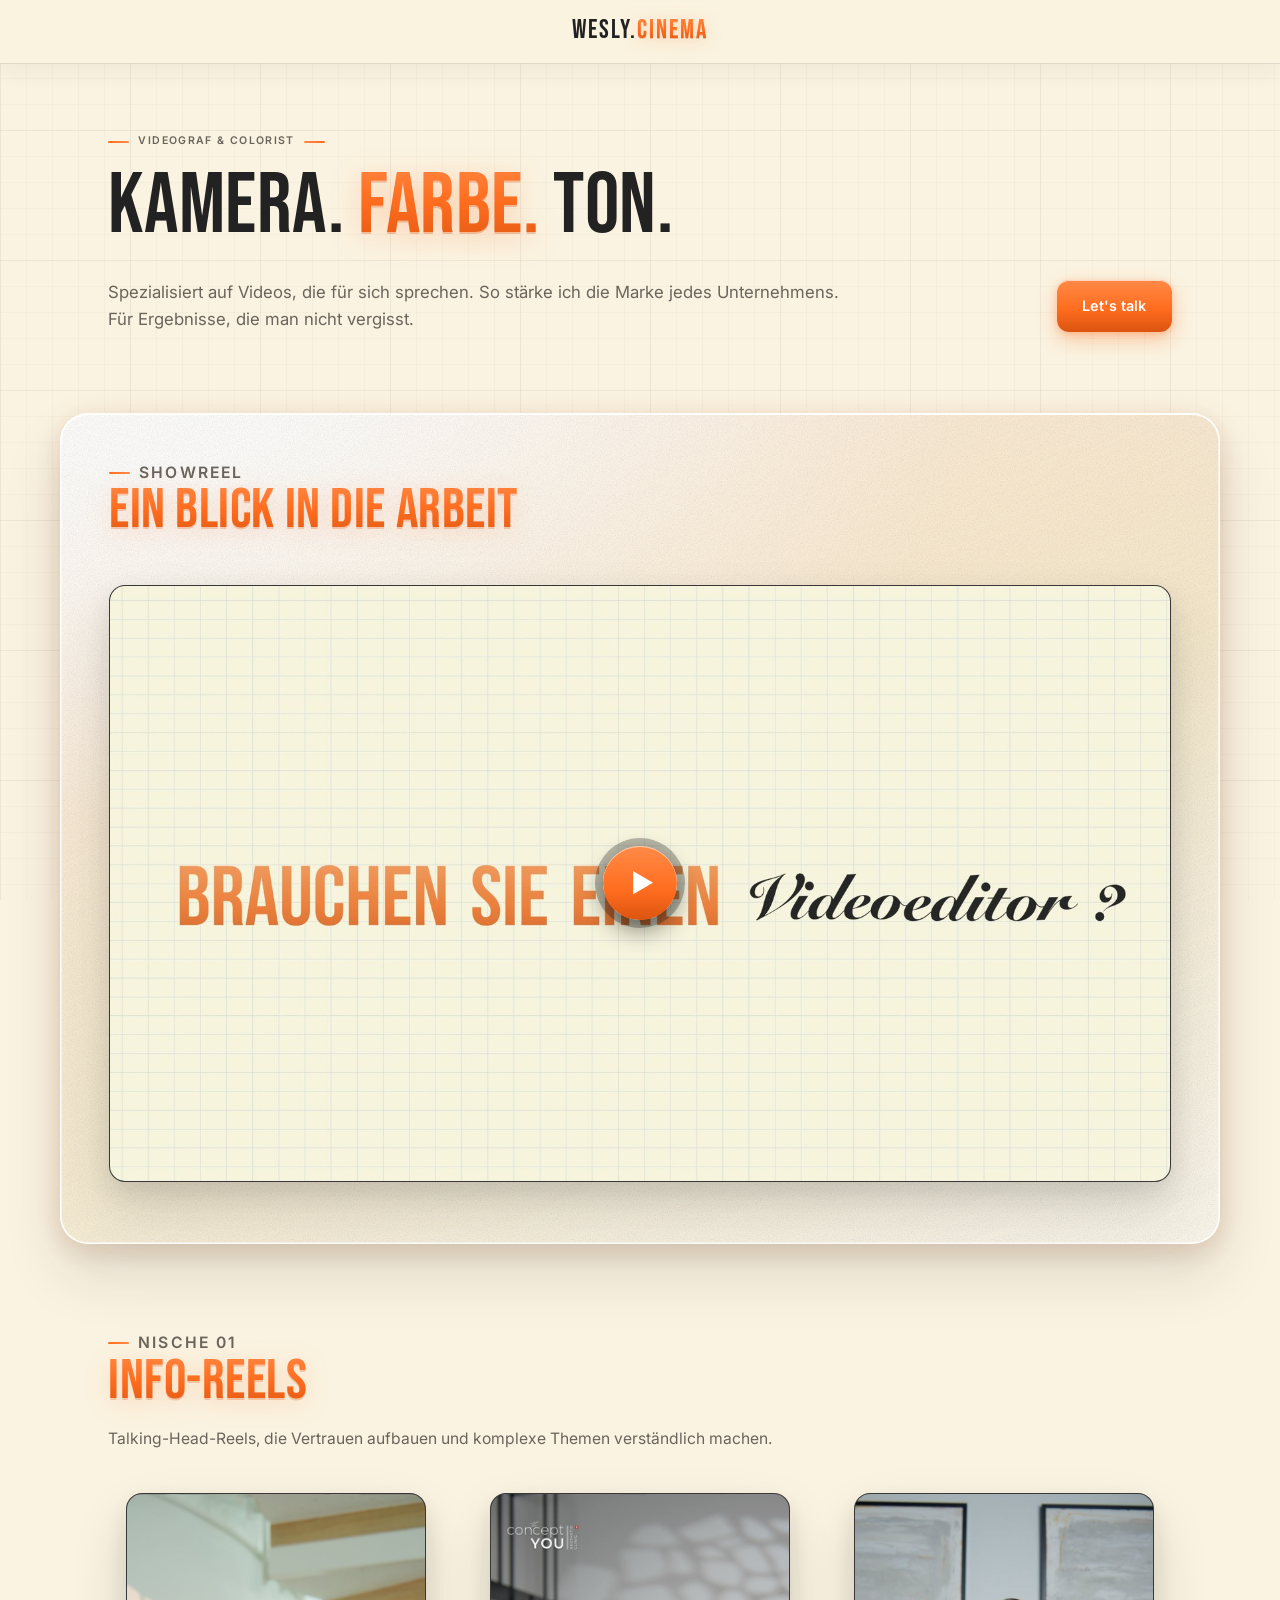
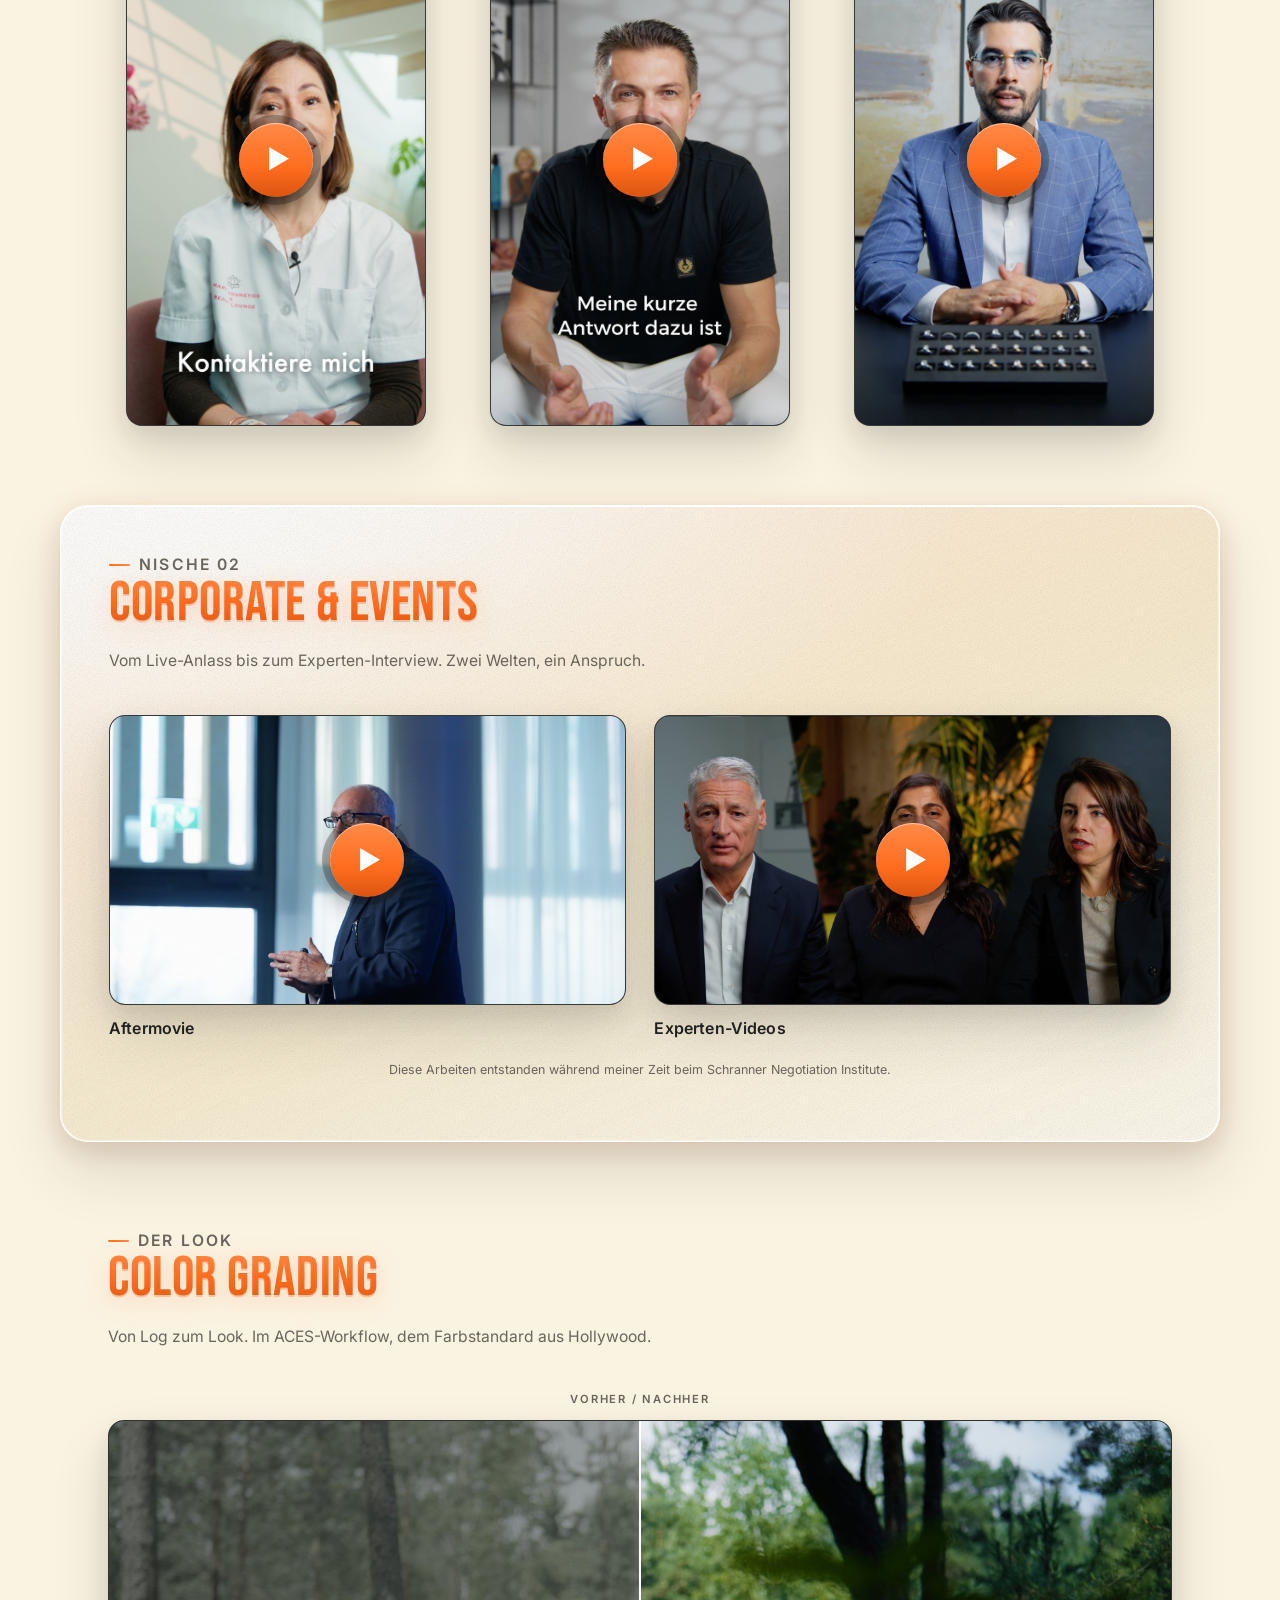
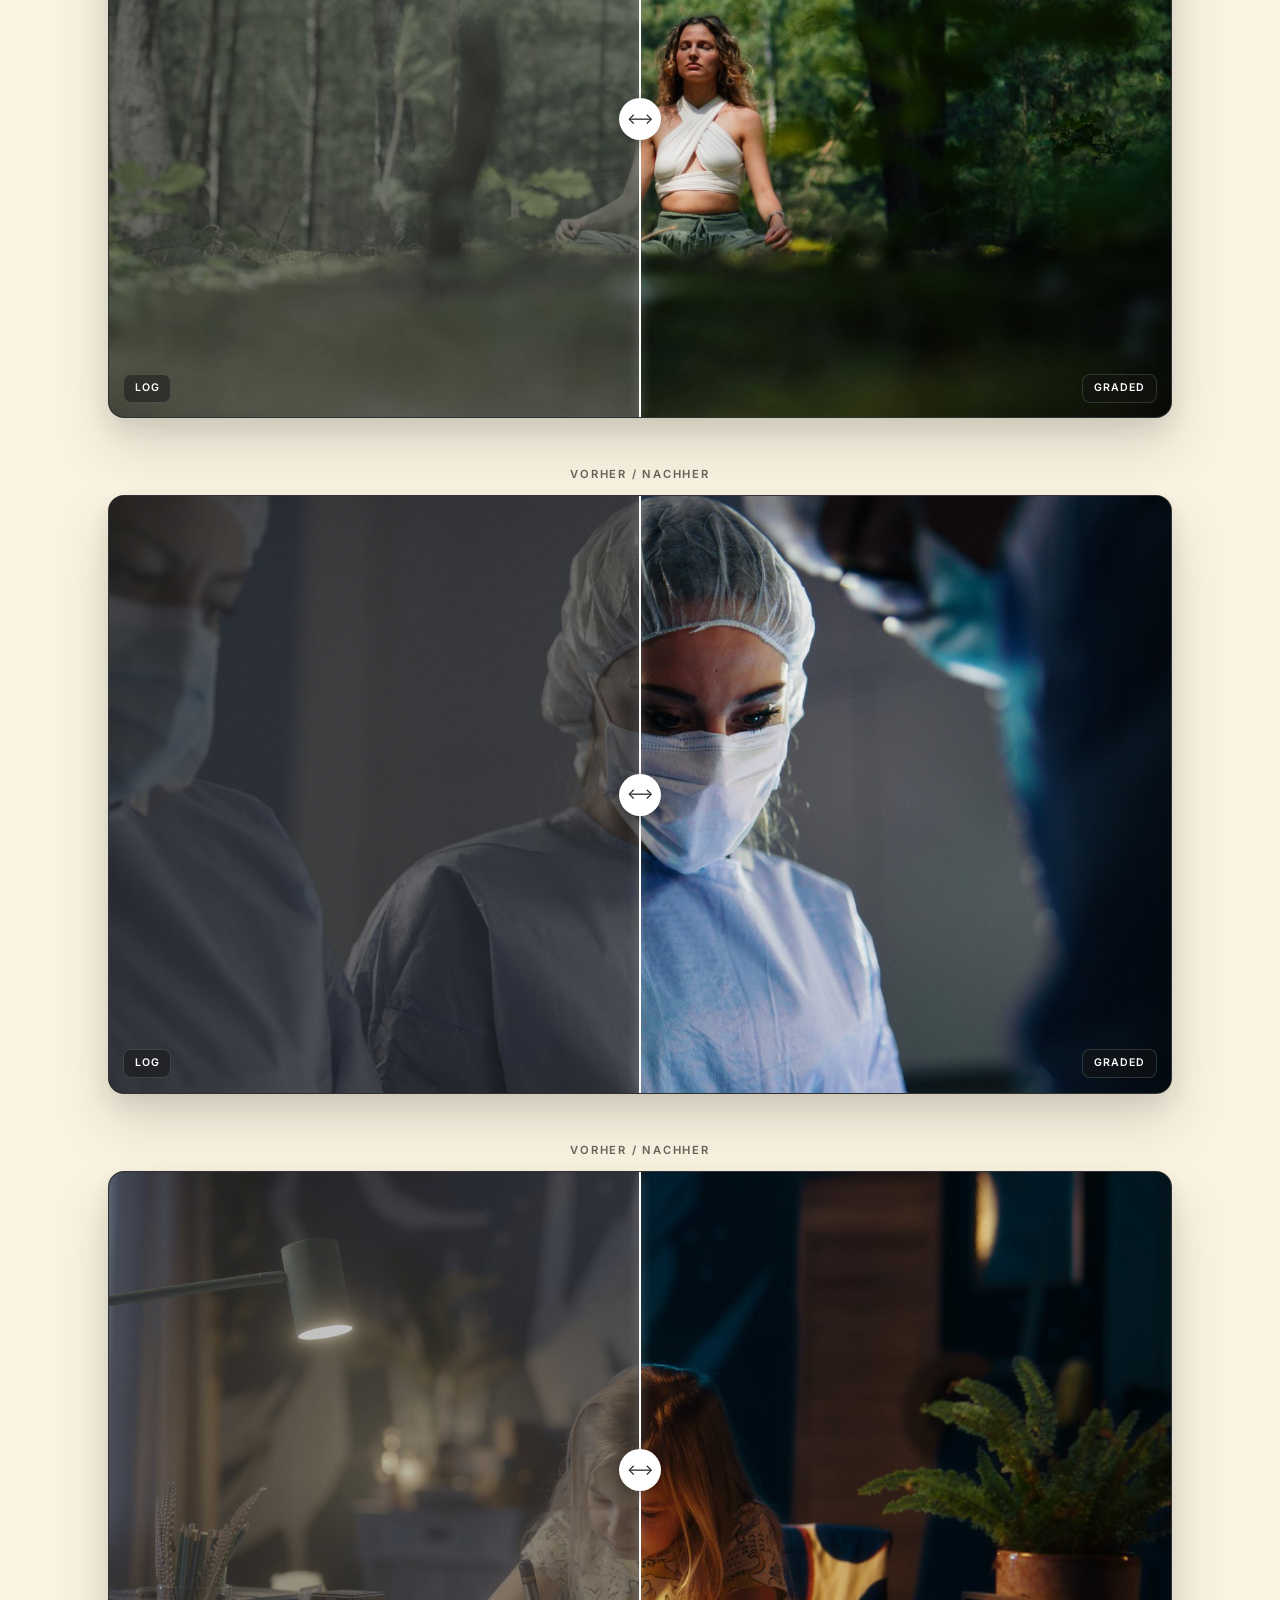
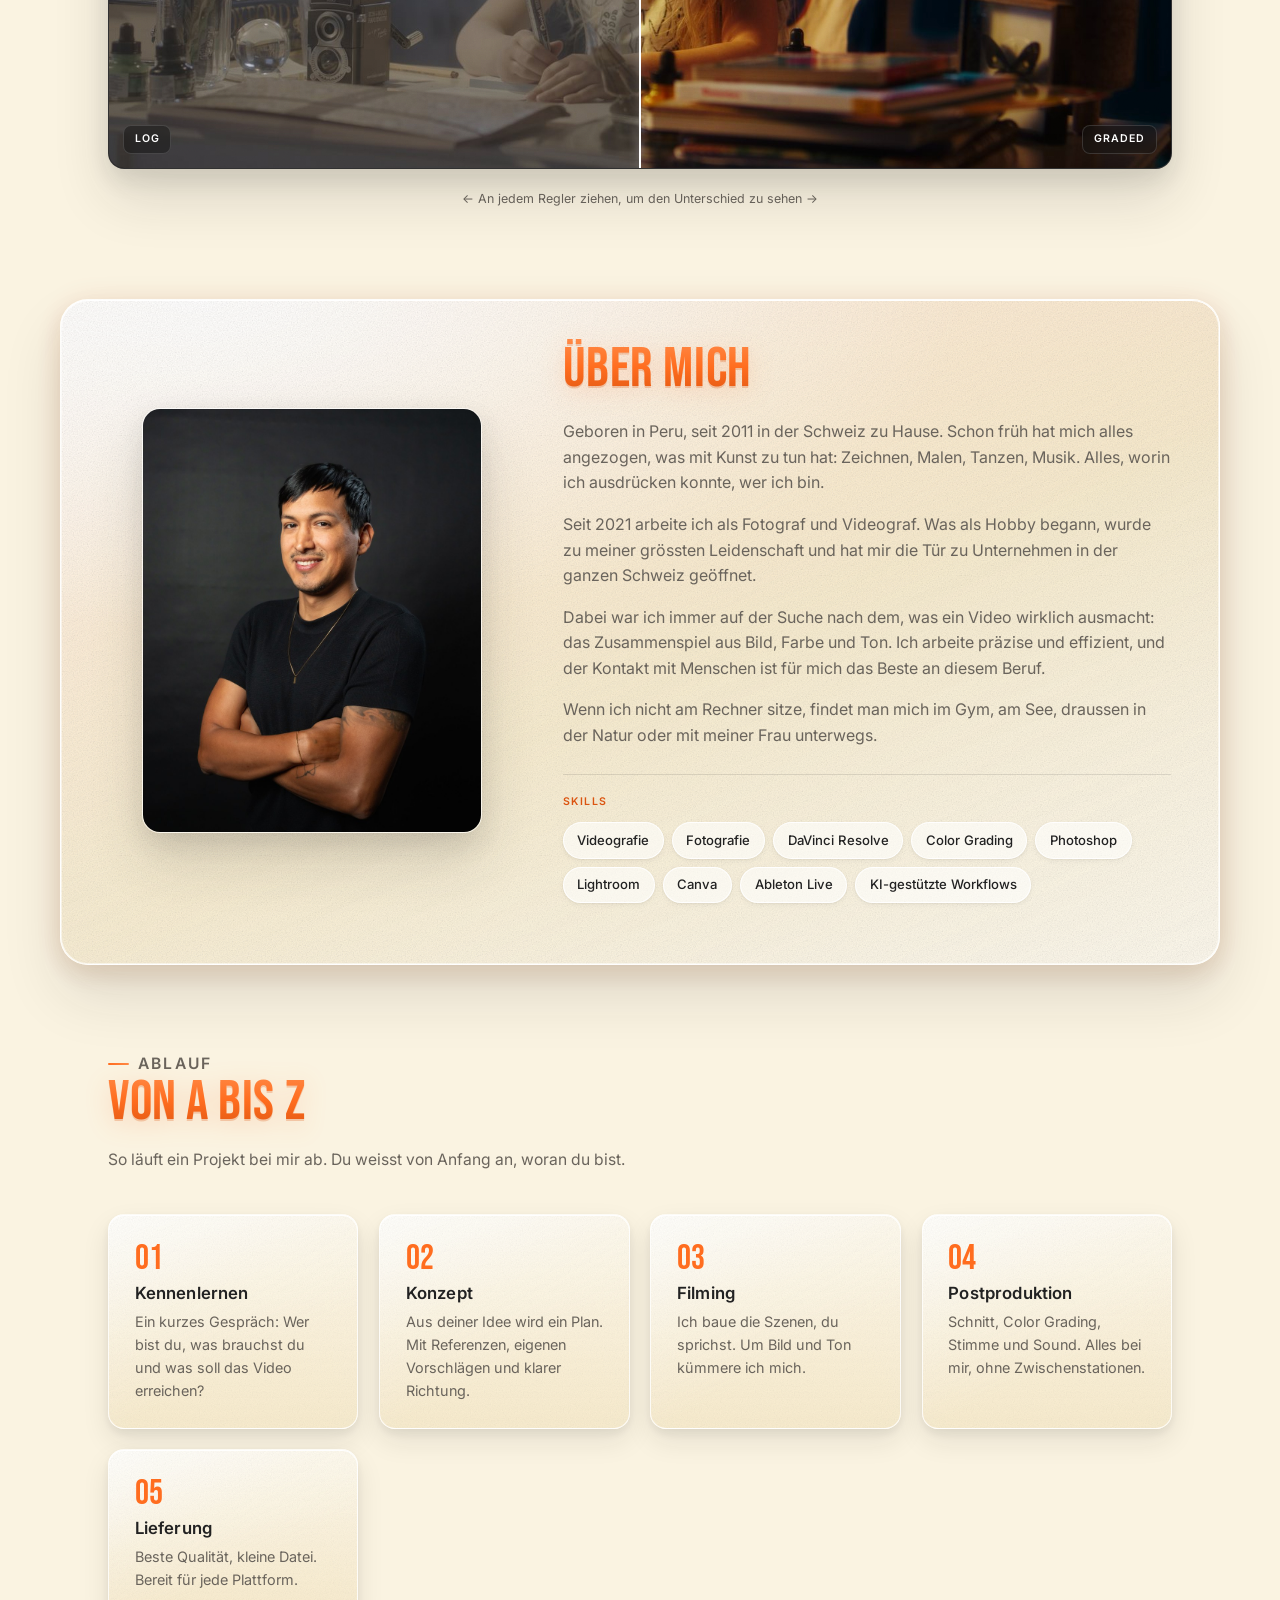
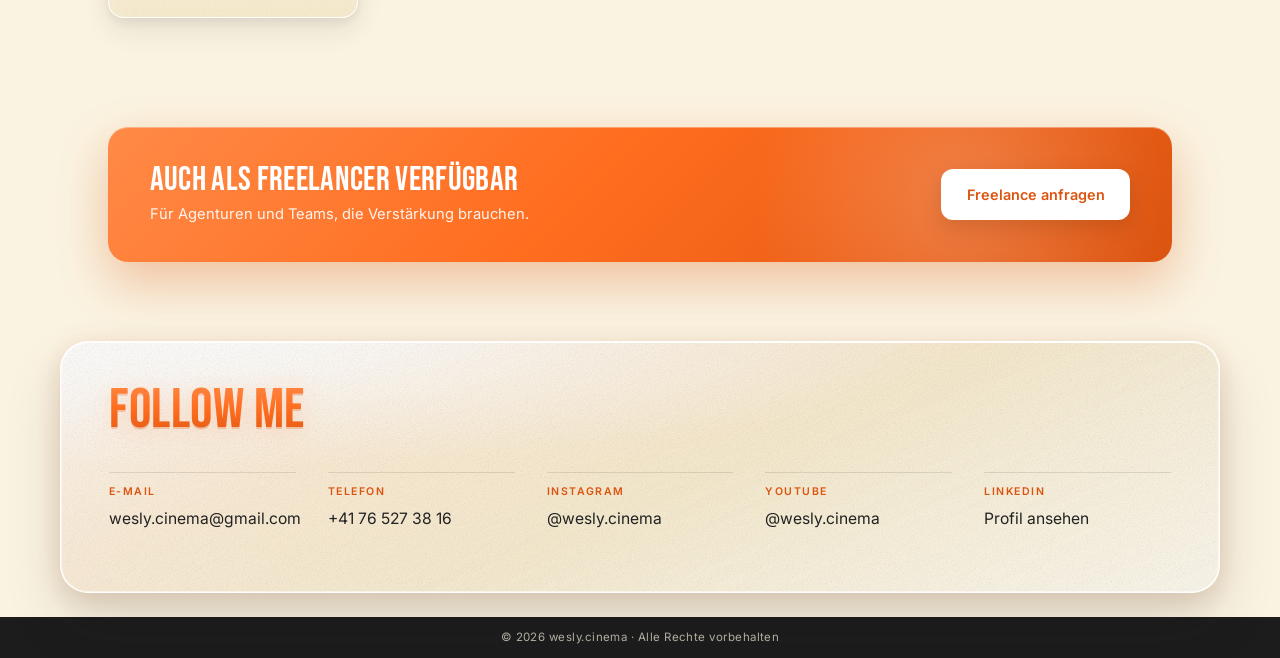
==== commit f8ba0c39: "Add files via upload" ====
--- a/index.html
+++ b/index.html
@@ -389,6 +389,7 @@
           <div class="meta"><h3>Experten-Videos</h3></div>
         </div>
       </div>
+      <p class="slider-help">Diese Arbeiten entstanden während meiner Zeit beim Schranner Negotiation Institute.</p>
     </div>
   </section>
 
